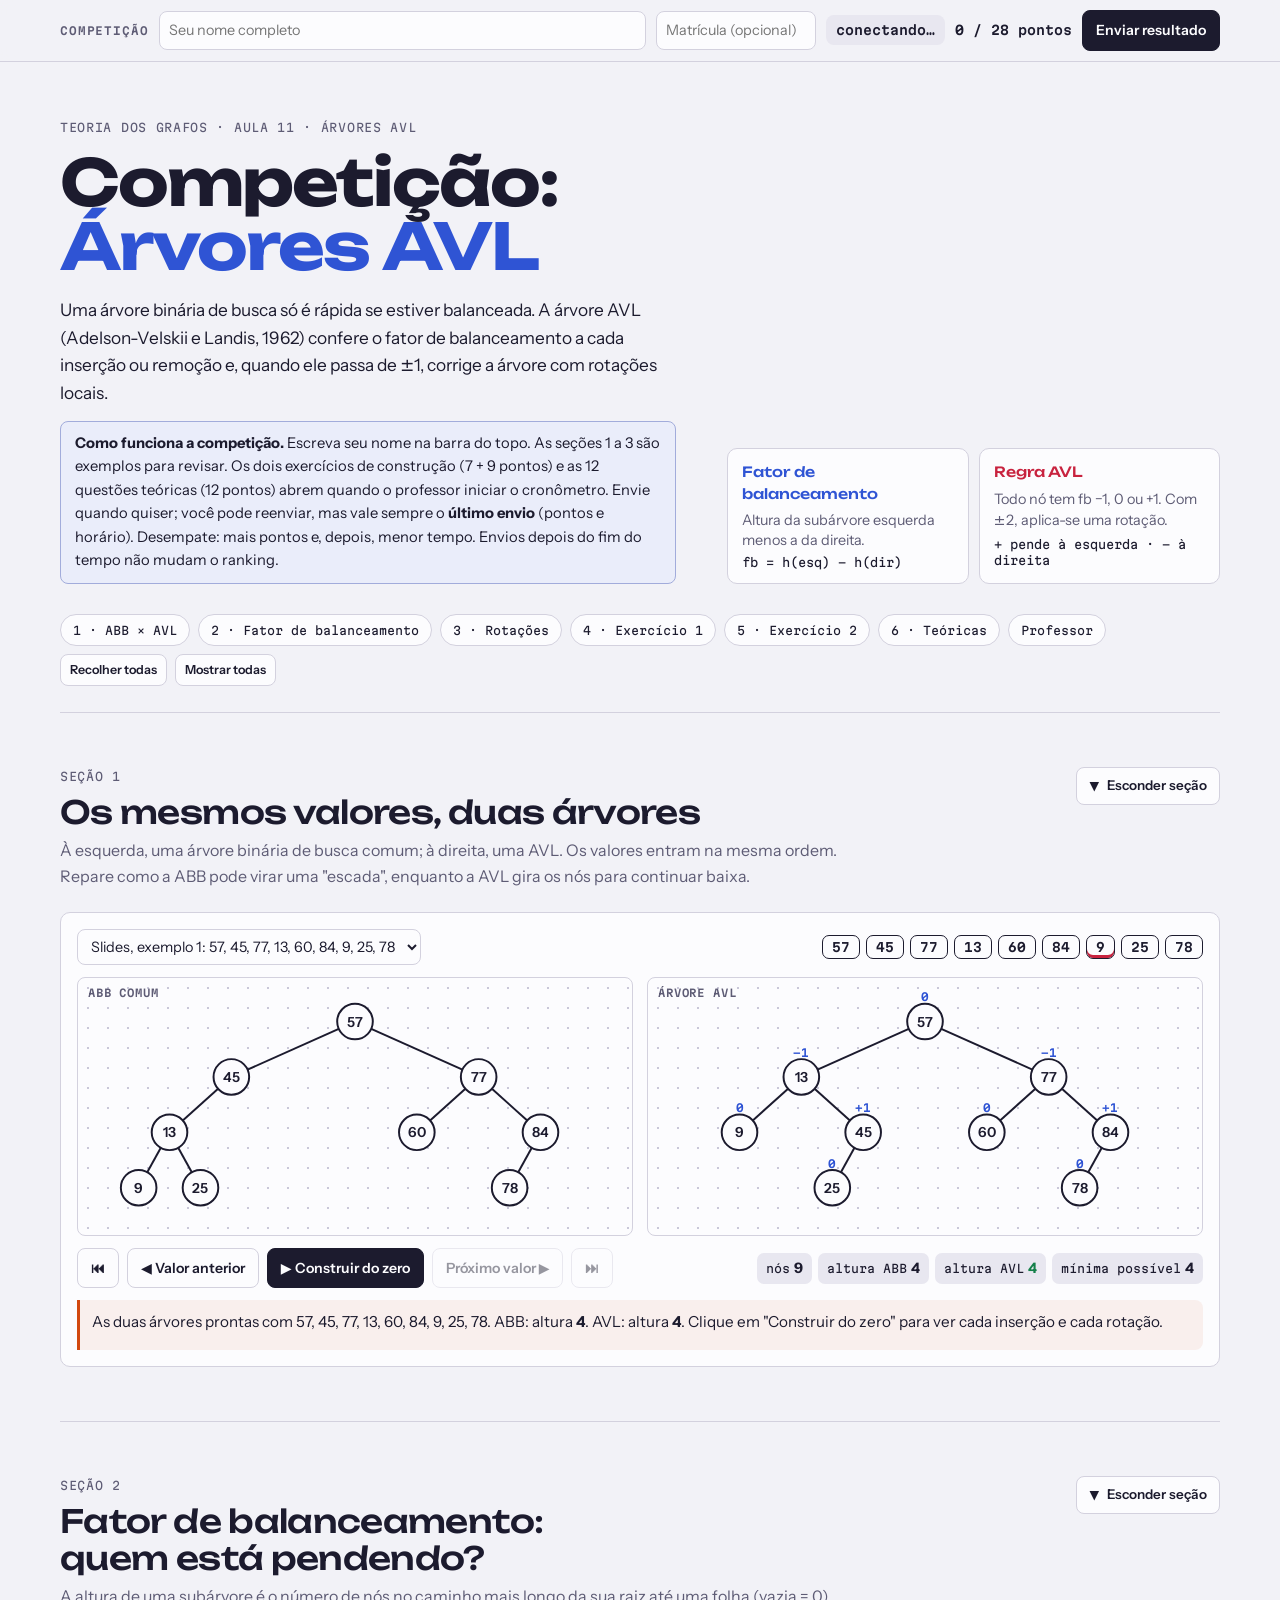
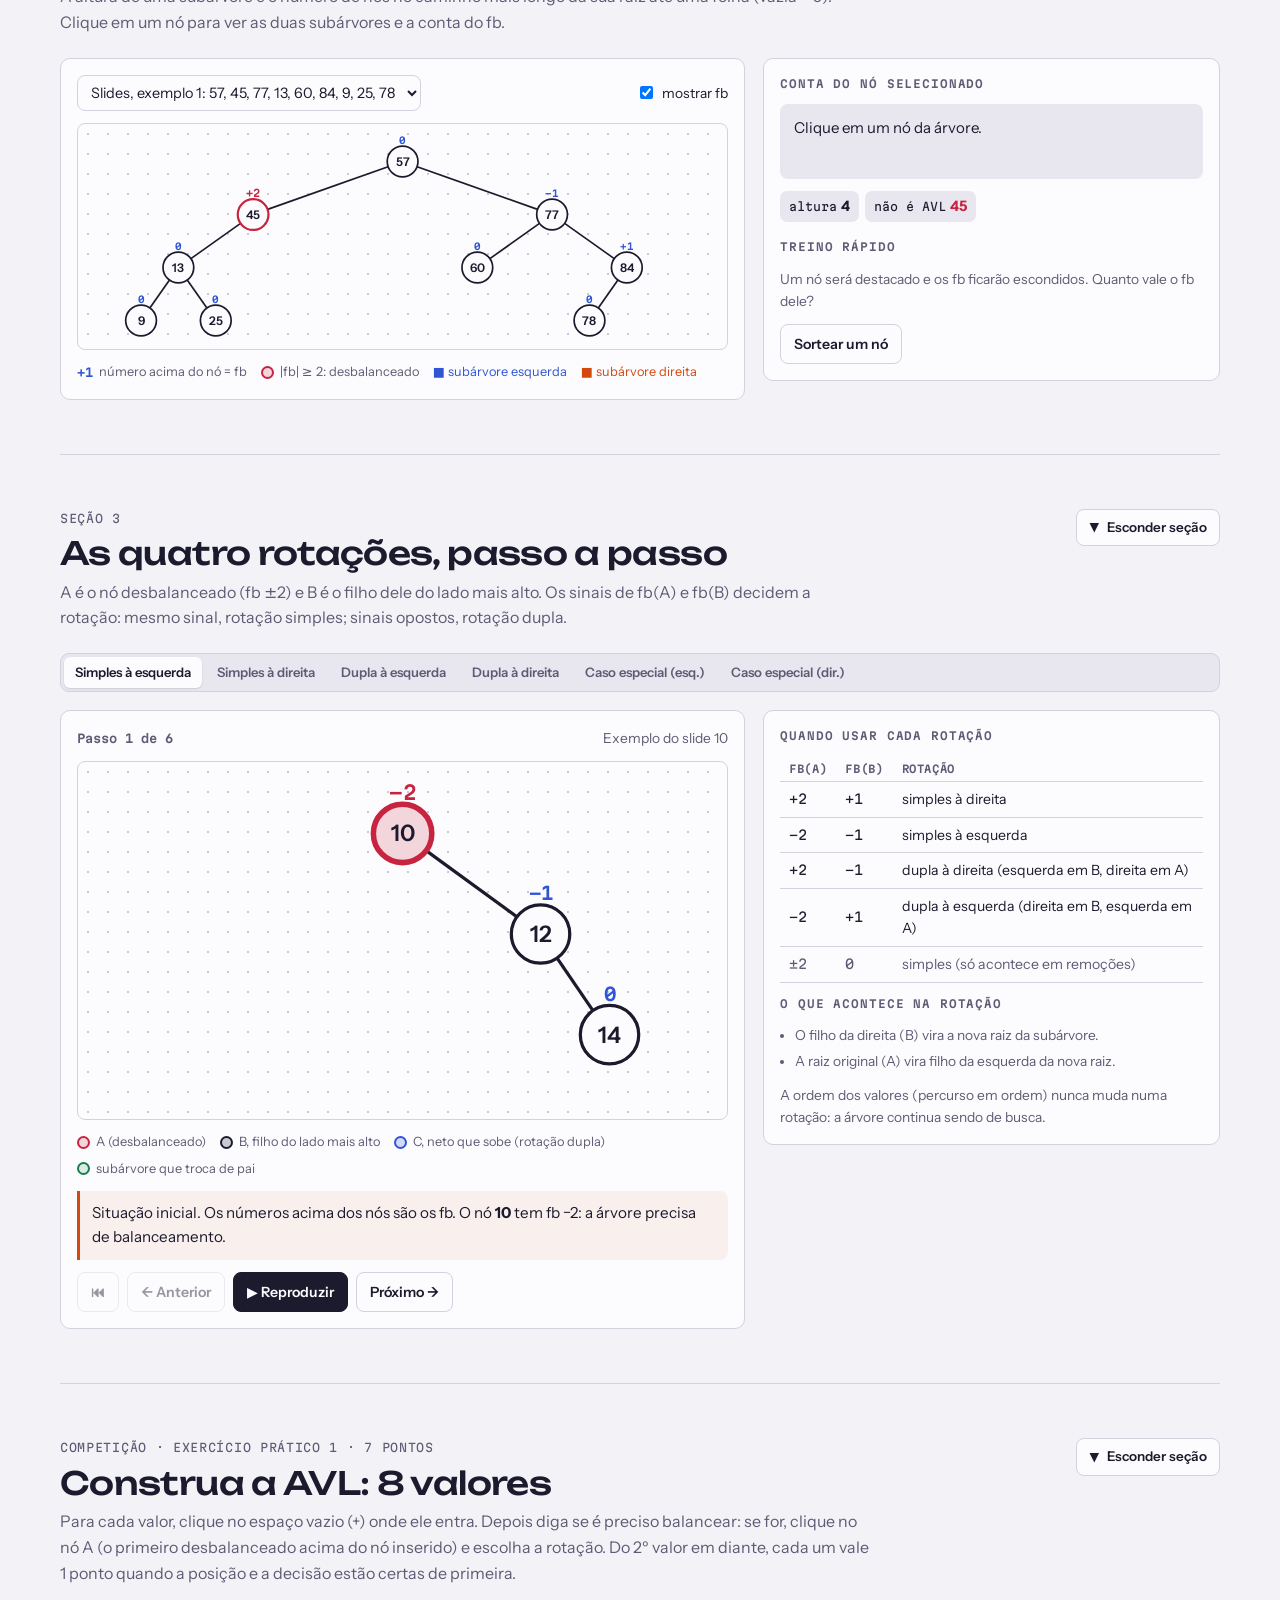
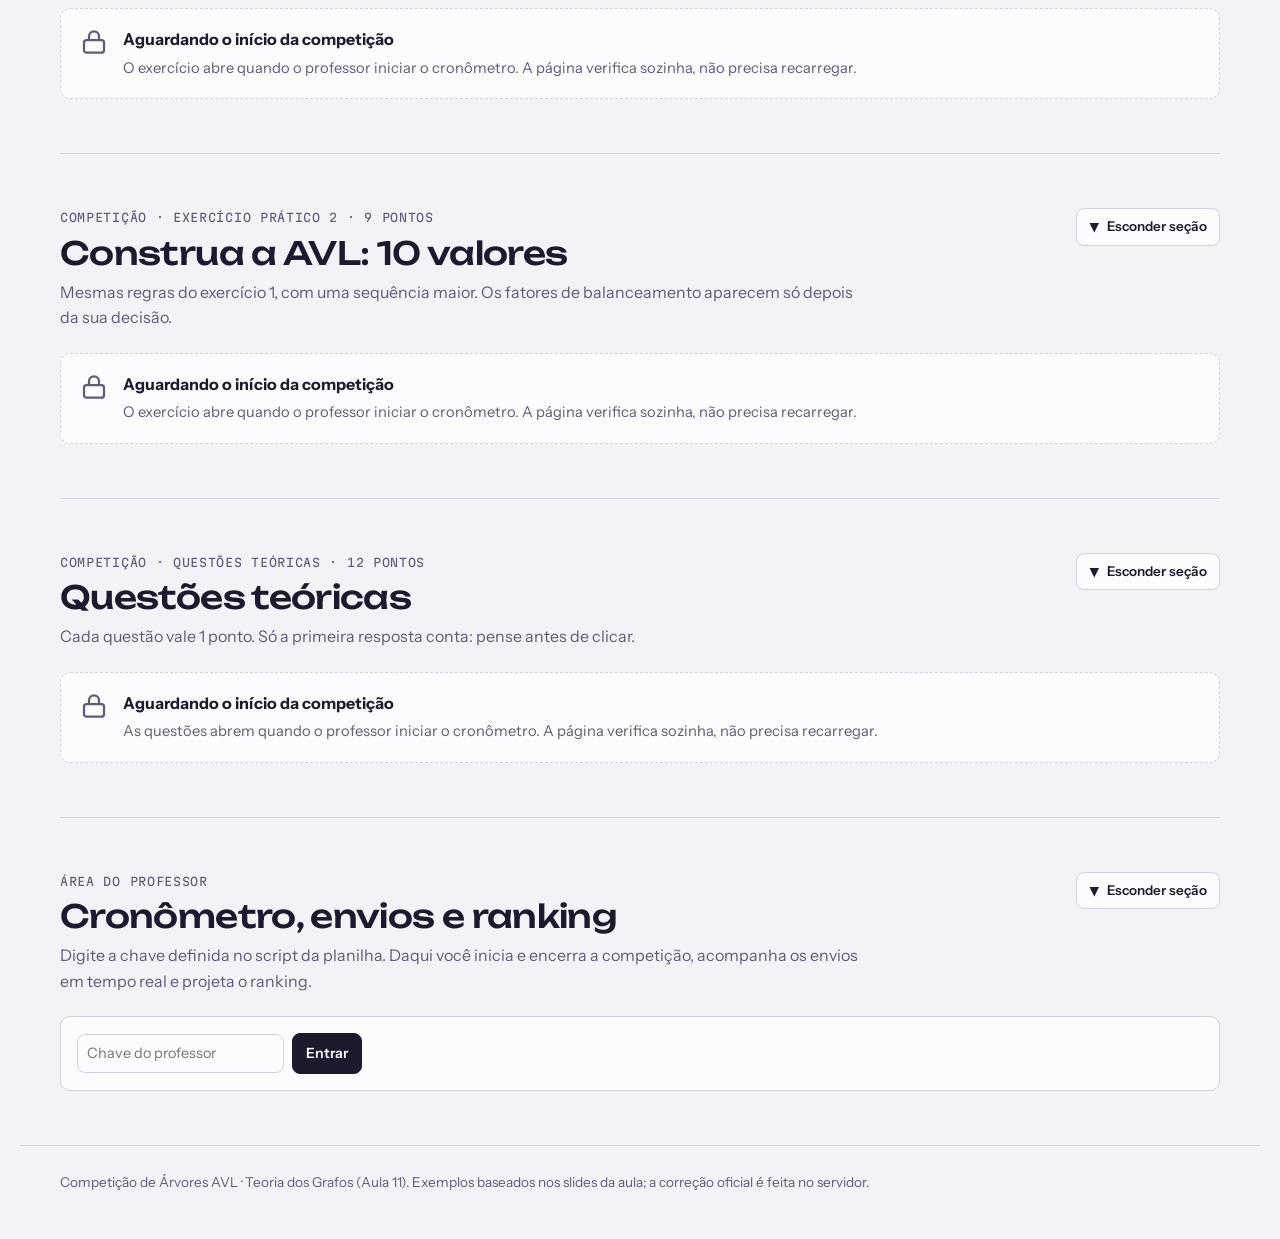
==== aula-08/index.html @ f3b09f38 "feat: adding page for aula 08" ====
<!doctype html>
<html lang="pt-BR">
  <head>
    <meta charset="utf-8" />
    <meta name="viewport" content="width=device-width,initial-scale=1" />
    <title>Competição AVL</title>
    <link rel="preconnect" href="https://fonts.googleapis.com" />
    <link rel="preconnect" href="https://fonts.gstatic.com" crossorigin />
    <link
      rel="stylesheet"
      href="https://fonts.googleapis.com/css2?family=Unbounded:wght@500;700&family=Instrument+Sans:wght@400;500;600;700&family=Martian+Mono:wght@400;600&display=swap"
    />
    <style>
      /* Mesmo papel pontilhado do "Laboratório de Árvores" (mesma disciplina). Números acima dos nós são fatores de balanceamento; seções recolhíveis. */
      :root {
        --bg: #f2f2f7;
        --surface: #fcfcfe;
        --sunk: #e8e7f0;
        --ink: #1c1b2e;
        --muted: #5e5c75;
        --line: #d3d1de;
        --dot: #c9c7d8;
        --vtx: #2f54d4;
        --edge: #d2480f;
        --out: #15804a;
        --in: #c8233f;
        --f-display: "Unbounded", "Arial Black", system-ui, sans-serif;
        --f-body:
          "Instrument Sans", system-ui, -apple-system, "Segoe UI", Roboto,
          sans-serif;
        --f-mono:
          "Martian Mono", ui-monospace, "SFMono-Regular", Menlo, Consolas,
          monospace;
        --r: 10px;
      }
      @media (prefers-color-scheme: dark) {
        :root:not([data-theme="light"]) {
          --bg: #121220;
          --surface: #1a1a2b;
          --sunk: #0e0e19;
          --ink: #e7e6f2;
          --muted: #9c9ab4;
          --line: #2e2d45;
          --dot: #34334d;
          --vtx: #7c98ff;
          --edge: #ff8a4c;
          --out: #4fd08c;
          --in: #ff6b85;
          color-scheme: dark;
        }
      }
      :root[data-theme="dark"] {
        --bg: #121220;
        --surface: #1a1a2b;
        --sunk: #0e0e19;
        --ink: #e7e6f2;
        --muted: #9c9ab4;
        --line: #2e2d45;
        --dot: #34334d;
        --vtx: #7c98ff;
        --edge: #ff8a4c;
        --out: #4fd08c;
        --in: #ff6b85;
        color-scheme: dark;
      }
      * {
        box-sizing: border-box;
      }
      [hidden] {
        display: none !important;
      }
      body {
        background: var(--bg);
        color: var(--ink);
        font: 16px/1.6 var(--f-body);
        -webkit-font-smoothing: antialiased;
      }
      .wrap {
        max-width: 1240px;
        margin-inline: auto;
        padding-inline: clamp(16px, 4vw, 40px);
      }
      h1,
      h2,
      h3,
      h4 {
        margin: 0;
        text-wrap: balance;
      }
      p {
        margin: 0;
      }
      .kv {
        color: var(--vtx);
        font-weight: 600;
      }
      .ke {
        color: var(--edge);
        font-weight: 600;
      }
      .ko {
        color: var(--out);
        font-weight: 600;
      }
      .ki {
        color: var(--in);
        font-weight: 600;
      }
      code {
        font-family: var(--f-mono);
        font-size: 0.84em;
      }
      :focus-visible {
        outline: 2px solid var(--vtx);
        outline-offset: 2px;
      }

      /* cabeçalho */
      .hero {
        display: grid;
        grid-template-columns: minmax(0, 1.25fr) minmax(0, 1fr);
        gap: clamp(20px, 4vw, 56px);
        padding-block: clamp(28px, 5vw, 56px) 20px;
        align-items: end;
      }
      .eyebrow {
        font-family: var(--f-mono);
        font-size: 0.72rem;
        letter-spacing: 0.06em;
        text-transform: uppercase;
        color: var(--muted);
        margin-bottom: 14px;
      }
      h1 {
        font-family: var(--f-display);
        font-weight: 700;
        font-size: clamp(2.1rem, 5.4vw, 4rem);
        line-height: 1;
        letter-spacing: -0.03em;
      }
      h1 .v {
        color: var(--vtx);
      }
      .lead {
        font-size: 1.08rem;
        max-width: 56ch;
        margin-top: 18px;
      }
      .hero-pair {
        display: grid;
        grid-template-columns: 1fr 1fr;
        gap: 10px;
      }
      .hero-pair div {
        background: var(--surface);
        border: 1px solid var(--line);
        border-radius: var(--r);
        padding: 12px 14px;
        display: grid;
        gap: 4px;
      }
      .hero-pair b {
        font-family: var(--f-display);
        font-size: 0.88rem;
        font-weight: 500;
      }
      .hero-pair span {
        font-size: 0.9rem;
        color: var(--muted);
        line-height: 1.4;
      }
      .hero-pair .dim {
        font-family: var(--f-mono);
        font-size: 0.74rem;
        color: var(--ink);
      }
      nav.toc {
        display: flex;
        flex-wrap: wrap;
        gap: 8px;
        padding-block: 10px 26px;
        align-items: center;
      }
      nav.toc a {
        font-family: var(--f-mono);
        font-size: 0.72rem;
        color: var(--ink);
        text-decoration: none;
        padding: 6px 12px;
        border: 1px solid var(--line);
        border-radius: 999px;
        background: var(--surface);
      }
      nav.toc a:hover {
        border-color: var(--ink);
      }
      nav.toc .sp {
        flex: 1;
      }

      /* seções recolhíveis */
      section {
        padding-block: clamp(30px, 5vw, 54px);
        border-top: 1px solid var(--line);
      }
      .sec-top {
        display: flex;
        gap: 16px;
        align-items: flex-start;
        justify-content: space-between;
        flex-wrap: wrap;
      }
      .sec-head {
        display: grid;
        gap: 8px;
        max-width: 74ch;
      }
      .sec-head .num {
        font-family: var(--f-mono);
        font-size: 0.72rem;
        color: var(--muted);
        letter-spacing: 0.06em;
      }
      h2 {
        font-family: var(--f-display);
        font-weight: 500;
        font-size: clamp(1.35rem, 2.8vw, 2rem);
        line-height: 1.15;
        letter-spacing: -0.02em;
      }
      .sec-head p {
        color: var(--muted);
      }
      .collapse {
        display: inline-flex;
        align-items: center;
        gap: 8px;
        font-size: 0.84rem;
        font-weight: 600;
        padding: 7px 12px;
        border-radius: 8px;
        border: 1px solid var(--line);
        background: var(--surface);
        color: var(--ink);
        cursor: pointer;
        white-space: nowrap;
      }
      .collapse:hover {
        border-color: var(--ink);
      }
      .collapse .chev {
        display: inline-block;
        transition: transform 0.25s;
        font-size: 0.78rem;
      }
      section.closed .collapse .chev {
        transform: rotate(-90deg);
      }
      section.closed {
        padding-block: 18px;
      }
      section.closed .sec-head p {
        display: none;
      }
      .sec-body {
        margin-top: 22px;
        display: grid;
        gap: 18px;
      }
      section.closed .sec-body {
        display: none;
      }
      h3.sub {
        font-family: var(--f-display);
        font-weight: 500;
        font-size: 1.08rem;
        margin-top: 10px;
      }
      p.subp {
        color: var(--muted);
        font-size: 0.95rem;
        max-width: 74ch;
        margin-top: -10px;
      }

      .card {
        background: var(--surface);
        border: 1px solid var(--line);
        border-radius: var(--r);
        padding: 16px;
        display: flex;
        flex-direction: column;
        gap: 12px;
        min-width: 0;
      }
      .card h4 {
        font: 500 0.98rem var(--f-display);
      }
      .lbl {
        font-family: var(--f-mono);
        font-size: 0.68rem;
        font-weight: 600;
        letter-spacing: 0.08em;
        text-transform: uppercase;
        color: var(--muted);
      }
      .hint {
        font-size: 0.86rem;
        color: var(--muted);
      }
      .row {
        display: flex;
        flex-wrap: wrap;
        gap: 8px;
        align-items: center;
      }
      .row.spread {
        justify-content: space-between;
      }

      /* controles */
      button {
        font: inherit;
        color: inherit;
      }
      .btn {
        display: inline-flex;
        align-items: center;
        justify-content: center;
        gap: 8px;
        font-weight: 600;
        font-size: 0.88rem;
        padding: 8px 13px;
        border-radius: 8px;
        border: 1px solid var(--line);
        background: var(--surface);
        color: var(--ink);
        cursor: pointer;
        transition:
          border-color 0.15s,
          background 0.15s,
          transform 0.1s;
      }
      .btn:hover {
        border-color: var(--ink);
      }
      .btn:active {
        transform: translateY(1px);
      }
      .btn[disabled] {
        opacity: 0.45;
        cursor: not-allowed;
      }
      .btn-primary {
        background: var(--ink);
        color: var(--surface);
        border-color: var(--ink);
      }
      .btn-primary:hover {
        background: var(--vtx);
        border-color: var(--vtx);
      }
      .btn.sm {
        font-size: 0.78rem;
        padding: 5px 9px;
      }
      .btn.danger:hover {
        border-color: var(--in);
        color: var(--in);
      }
      .seg {
        display: inline-flex;
        flex-wrap: wrap;
        gap: 4px;
        padding: 3px;
        border: 1px solid var(--line);
        border-radius: 9px;
        background: var(--sunk);
      }
      .seg button {
        font-size: 0.82rem;
        font-weight: 600;
        padding: 5px 11px;
        border: 0;
        border-radius: 6px;
        background: transparent;
        cursor: pointer;
        color: var(--muted);
      }
      .seg button[aria-pressed="true"] {
        background: var(--surface);
        color: var(--ink);
        box-shadow: 0 1px 2px rgb(0 0 0 / 0.12);
      }
      select,
      input[type="text"],
      input[type="number"],
      input[type="password"] {
        font: inherit;
        font-size: 0.9rem;
        padding: 7px 9px;
        border-radius: 8px;
        border: 1px solid var(--line);
        background: var(--surface);
        color: var(--ink);
        min-width: 0;
      }
      input[type="number"] {
        width: 92px;
        font-family: var(--f-mono);
      }
      label.chk {
        display: inline-flex;
        gap: 6px;
        align-items: center;
        font-size: 0.86rem;
      }

      /* árvore */
      .canvas {
        position: relative;
        border-radius: 8px;
        border: 1px solid var(--line);
        background-color: var(--surface);
        background-image: radial-gradient(var(--dot) 1px, transparent 1.2px);
        background-size: 20px 20px;
        overflow: hidden;
      }
      .canvas svg {
        display: block;
        width: 100%;
        height: auto;
        user-select: none;
        -webkit-user-select: none;
        touch-action: manipulation;
      }
      .canvas .tag {
        position: absolute;
        left: 10px;
        top: 8px;
        font: 600 0.66rem var(--f-mono);
        letter-spacing: 0.08em;
        text-transform: uppercase;
        color: var(--muted);
      }
      .te {
        stroke: var(--ink);
        stroke-width: 2;
        transition:
          stroke 0.2s,
          opacity 0.4s;
      }
      .te.gone {
        opacity: 0;
      }
      .tn {
        cursor: pointer;
        transition: opacity 0.4s;
      }
      .tn.gone {
        opacity: 0;
        pointer-events: none;
      }
      .tn circle {
        fill: var(--surface);
        stroke: var(--ink);
        stroke-width: 2;
        transition:
          fill 0.25s,
          stroke 0.25s,
          stroke-width 0.25s;
      }
      .tn text {
        font: 600 14px var(--f-body);
        fill: var(--ink);
        text-anchor: middle;
        dominant-baseline: central;
        pointer-events: none;
        transition: fill 0.25s;
      }
      .tn .tbadge {
        font: 600 11px var(--f-mono);
        fill: var(--vtx);
      }
      .tn.unb .tbadge {
        fill: var(--in);
        font-size: 12px;
      }
      .tn.unb circle {
        stroke: var(--in);
        stroke-width: 2.6;
      }
      .tn.pop circle,
      .tn.pop text:not(.tbadge) {
        animation: tpop 0.55s cubic-bezier(0.3, 1.6, 0.5, 1);
        transform-box: fill-box;
        transform-origin: center;
      }
      @keyframes tpop {
        from {
          transform: scale(0.15);
        }
        to {
          transform: scale(1);
        }
      }
      .tn.path circle {
        stroke: var(--edge);
        stroke-width: 3;
      }
      .tn.check circle {
        stroke: var(--vtx);
        stroke-width: 3.2;
        fill: color-mix(in srgb, var(--vtx) 12%, var(--surface));
      }
      .tn.new circle {
        fill: #f2d21b;
        stroke: var(--ink);
      }
      .tn.new text:not(.tbadge) {
        fill: #1c1b2e;
      }
      .tn.bad circle {
        fill: color-mix(in srgb, var(--in) 18%, var(--surface));
        stroke: var(--in);
        stroke-width: 3.4;
      }
      .tn.pivot circle {
        fill: color-mix(in srgb, var(--muted) 32%, var(--surface));
        stroke: var(--ink);
        stroke-width: 2.6;
      }
      .tn.up circle {
        fill: color-mix(in srgb, var(--vtx) 20%, var(--surface));
        stroke: var(--vtx);
        stroke-width: 3;
      }
      .tn.move circle {
        stroke: var(--out);
        stroke-width: 3.2;
        fill: color-mix(in srgb, var(--out) 14%, var(--surface));
      }
      .tn.move text:not(.tbadge) {
        fill: var(--out);
      }
      .tn.del circle {
        fill: var(--in);
        stroke: var(--in);
      }
      .tn.del text:not(.tbadge) {
        fill: #fff;
      }
      .tn.succ circle {
        fill: var(--out);
        stroke: var(--out);
      }
      .tn.succ text:not(.tbadge) {
        fill: #fff;
      }
      .tn.ok circle {
        stroke: var(--out);
        stroke-width: 3;
      }
      .tn.subL circle {
        fill: color-mix(in srgb, var(--vtx) 16%, var(--surface));
        stroke: var(--vtx);
      }
      .tn.subR circle {
        fill: color-mix(in srgb, var(--edge) 16%, var(--surface));
        stroke: var(--edge);
      }
      .tn.sel circle {
        stroke: var(--ink);
        stroke-width: 3.6;
      }
      .tn.mark circle {
        stroke: var(--in);
        stroke-width: 3.2;
        stroke-dasharray: 5 3;
      }
      .tn.dim {
        opacity: 0.35;
      }
      .probe {
        fill: none;
        stroke: var(--edge);
        stroke-width: 3;
        transition:
          transform 0.3s cubic-bezier(0.4, 0, 0.2, 1),
          opacity 0.2s;
        pointer-events: none;
      }
      .tnote {
        font: 600 12px var(--f-mono);
        fill: var(--edge);
        pointer-events: none;
      }
      .tnote-bg {
        fill: var(--surface);
        opacity: 0.92;
        pointer-events: none;
      }
      .rotarrow {
        fill: none;
        stroke: var(--edge);
        stroke-width: 3;
        stroke-linecap: round;
        pointer-events: none;
        animation: rfade 0.5s both;
      }
      .rothead {
        fill: var(--edge);
        pointer-events: none;
        animation: rfade 0.5s both;
      }
      @keyframes rfade {
        from {
          opacity: 0;
        }
      }

      /* legendas e textos */
      .legend {
        display: flex;
        flex-wrap: wrap;
        gap: 6px 14px;
        font-size: 0.8rem;
        color: var(--muted);
      }
      .legend span {
        display: inline-flex;
        align-items: center;
        gap: 6px;
      }
      .legend i {
        width: 13px;
        height: 13px;
        border-radius: 50%;
        border: 2px solid var(--ink);
        display: inline-block;
        background: var(--surface);
      }
      .legend i.bad {
        border-color: var(--in);
        background: color-mix(in srgb, var(--in) 18%, var(--surface));
      }
      .legend i.pivot {
        background: color-mix(in srgb, var(--muted) 32%, var(--surface));
      }
      .legend i.up {
        border-color: var(--vtx);
        background: color-mix(in srgb, var(--vtx) 20%, var(--surface));
      }
      .legend i.move {
        border-color: var(--out);
        background: color-mix(in srgb, var(--out) 14%, var(--surface));
      }
      .legend i.new {
        background: #f2d21b;
      }
      .legend b {
        font: 600 0.74rem var(--f-mono);
        color: var(--vtx);
      }
      .caption {
        min-height: 3.3em;
        font-size: 0.95rem;
        padding: 10px 12px;
        border-left: 3px solid var(--edge);
        background: color-mix(in srgb, var(--edge) 7%, transparent);
        border-radius: 0 8px 8px 0;
      }
      .stats {
        display: flex;
        flex-wrap: wrap;
        gap: 6px;
      }
      .stat {
        font-family: var(--f-mono);
        font-size: 0.72rem;
        padding: 4px 9px;
        border-radius: 7px;
        background: var(--sunk);
      }
      .stat b {
        font-family: var(--f-body);
        font-size: 0.9rem;
        margin-left: 4px;
      }
      .stat.good b {
        color: var(--out);
      }
      .stat.badv b {
        color: var(--in);
      }
      .chips {
        display: flex;
        flex-wrap: wrap;
        gap: 6px;
      }
      .vchip {
        font: 600 0.78rem var(--f-mono);
        padding: 4px 9px;
        border-radius: 7px;
        border: 1px solid var(--line);
        background: var(--surface);
        color: var(--muted);
        transition: all 0.25s;
      }
      .vchip.done {
        color: var(--ink);
        border-color: var(--ink);
      }
      .vchip.cur {
        background: var(--edge);
        border-color: var(--edge);
        color: #fff;
        transform: translateY(-2px);
      }
      .vchip.rot {
        box-shadow: inset 0 -3px 0 var(--in);
      }
      .log {
        list-style: none;
        margin: 0;
        padding: 0;
        display: grid;
        gap: 4px;
        max-height: 260px;
        overflow: auto;
        font-size: 0.86rem;
      }
      .log li {
        padding: 5px 9px;
        border-radius: 7px;
        background: var(--sunk);
      }
      .log li b {
        font-family: var(--f-mono);
        font-size: 0.78rem;
      }
      .log li.rot {
        background: color-mix(in srgb, var(--in) 10%, var(--sunk));
      }

      /* tabela de regras */
      .rules {
        width: 100%;
        border-collapse: collapse;
        font-size: 0.88rem;
      }
      .rules th,
      .rules td {
        padding: 6px 9px;
        border-bottom: 1px solid var(--line);
        text-align: left;
      }
      .rules th {
        font: 600 0.66rem var(--f-mono);
        letter-spacing: 0.06em;
        text-transform: uppercase;
        color: var(--muted);
      }
      .rules td:first-child,
      .rules td:nth-child(2) {
        font-family: var(--f-mono);
        font-size: 0.82rem;
        white-space: nowrap;
      }
      .rules tr.on td {
        background: color-mix(in srgb, var(--edge) 16%, transparent);
        font-weight: 600;
      }
      .rules tr.extra td {
        color: var(--muted);
      }
      .rules tr.extra.on td {
        color: var(--ink);
      }

      /* layouts */
      .duo {
        display: grid;
        grid-template-columns: minmax(0, 1fr) minmax(0, 1fr);
        gap: 14px;
      }
      .two {
        display: grid;
        grid-template-columns: minmax(0, 1.5fr) minmax(0, 1fr);
        gap: 18px;
        align-items: start;
      }
      .pstrip {
        display: flex;
        flex-wrap: wrap;
        gap: 6px;
        align-items: center;
      }
      .pstrip .btn {
        min-width: 40px;
        padding: 7px 10px;
      }
      .pstrip .pc-count {
        font: 600 0.72rem var(--f-mono);
        color: var(--muted);
        margin-left: 4px;
      }
      .pctrl {
        display: flex;
        flex-wrap: wrap;
        gap: 8px;
        align-items: center;
        justify-content: space-between;
      }
      .pcount {
        font: 600 0.74rem var(--f-mono);
        color: var(--muted);
      }
      .info {
        font-size: 0.94rem;
        padding: 12px 14px;
        border-radius: 8px;
        background: var(--sunk);
        min-height: 5em;
      }
      .info .big {
        font: 600 1.1rem var(--f-mono);
      }

      /* exercícios */
      .fb {
        font-size: 0.92rem;
        padding: 9px 12px;
        border-radius: 8px;
        background: var(--sunk);
        min-height: 2.6em;
      }
      .fb.ok {
        background: color-mix(in srgb, var(--out) 13%, transparent);
      }
      .fb.ok b {
        color: var(--out);
      }
      .fb.bad {
        background: color-mix(in srgb, var(--in) 11%, transparent);
      }
      .fb.bad b {
        color: var(--in);
      }
      .choices {
        display: flex;
        flex-wrap: wrap;
        gap: 6px;
      }
      .choices button {
        font-size: 0.86rem;
        font-weight: 600;
        padding: 7px 11px;
        border-radius: 8px;
        border: 1px solid var(--line);
        background: var(--surface);
        cursor: pointer;
      }
      .choices button:hover:not([disabled]) {
        border-color: var(--ink);
      }
      .choices button[disabled] {
        cursor: default;
      }
      .choices button.sel {
        border-color: var(--ink);
        background: var(--sunk);
      }
      .choices button.right {
        border-color: var(--out);
        background: color-mix(in srgb, var(--out) 14%, transparent);
        color: var(--out);
      }
      .choices button.wrong {
        border-color: var(--in);
        background: color-mix(in srgb, var(--in) 12%, transparent);
        color: var(--in);
      }
      .score {
        font: 600 0.84rem var(--f-mono);
      }
      .dcards {
        display: grid;
        grid-template-columns: repeat(auto-fit, minmax(min(100%, 340px), 1fr));
        gap: 14px;
      }
      .dcards .seqs {
        font: 600 0.8rem var(--f-mono);
        color: var(--muted);
      }
      .ans {
        display: grid;
        gap: 8px;
      }
      .ans ol {
        margin: 0;
        padding-left: 1.2em;
        font-size: 0.86rem;
        display: grid;
        gap: 2px;
      }
      .quiz-top {
        display: flex;
        flex-wrap: wrap;
        gap: 12px;
        align-items: center;
        justify-content: space-between;
      }
      .qscore {
        font: 600 0.92rem var(--f-mono);
      }
      .qbar {
        flex: 1;
        min-width: 160px;
        max-width: 360px;
        height: 6px;
        border-radius: 3px;
        background: var(--sunk);
        overflow: hidden;
      }
      .qbar i {
        display: block;
        height: 100%;
        width: 0;
        background: var(--out);
        transition: width 0.4s;
      }
      .quiz {
        display: grid;
        grid-template-columns: repeat(auto-fit, minmax(min(100%, 360px), 1fr));
        gap: 14px;
      }
      .q h4 {
        font: 600 1rem/1.45 var(--f-body);
      }
      .q .qn {
        font-family: var(--f-mono);
        font-size: 0.68rem;
        color: var(--muted);
      }
      .opts {
        display: grid;
        gap: 6px;
      }
      .opts button {
        text-align: left;
        font-size: 0.92rem;
        padding: 8px 12px;
        border-radius: 8px;
        border: 1px solid var(--line);
        background: var(--surface);
        cursor: pointer;
        line-height: 1.4;
      }
      .opts button:hover:not([disabled]) {
        border-color: var(--ink);
      }
      .opts button[disabled] {
        cursor: default;
      }
      .opts button.right {
        border-color: var(--out);
        background: color-mix(in srgb, var(--out) 13%, transparent);
      }
      .opts button.wrong {
        border-color: var(--in);
        background: color-mix(in srgb, var(--in) 11%, transparent);
      }
      .q .why {
        font-size: 0.9rem;
        border-left: 3px solid var(--out);
        padding-left: 10px;
      }
      .q .why.miss {
        border-left-color: var(--in);
      }
      .open textarea {
        font: inherit;
        font-size: 0.92rem;
        width: 100%;
        min-height: 90px;
        padding: 9px 11px;
        border-radius: 8px;
        border: 1px solid var(--line);
        background: var(--surface);
        color: var(--ink);
        resize: vertical;
      }
      .model {
        font-size: 0.92rem;
        border-left: 3px solid var(--vtx);
        padding: 4px 0 4px 12px;
      }
      footer {
        border-top: 1px solid var(--line);
        padding-block: 26px 46px;
        color: var(--muted);
        font-size: 0.85rem;
      }

      /* ---------- competição ---------- */
      .idbar {
        position: sticky;
        top: 0;
        z-index: 40;
        background: color-mix(in srgb, var(--bg) 90%, transparent);
        backdrop-filter: blur(8px);
        -webkit-backdrop-filter: blur(8px);
        border-bottom: 1px solid var(--line);
      }
      .idbar .wrap {
        display: flex;
        flex-wrap: wrap;
        gap: 8px 10px;
        align-items: center;
        padding-block: 10px;
      }
      .idbar #who {
        flex: 1 1 200px;
      }
      .idbar #mat {
        flex: 0 1 160px;
      }
      .clock {
        font: 600 0.8rem var(--f-mono);
        padding: 7px 10px;
        border-radius: 8px;
        background: var(--sunk);
        white-space: nowrap;
      }
      .clock.on {
        background: color-mix(in srgb, var(--out) 16%, transparent);
        color: var(--out);
      }
      .clock.warn {
        background: color-mix(in srgb, var(--edge) 18%, transparent);
        color: var(--edge);
      }
      .clock.end {
        background: color-mix(in srgb, var(--in) 14%, transparent);
        color: var(--in);
      }
      .ptsb {
        font: 600 0.8rem var(--f-mono);
        white-space: nowrap;
      }
      .need {
        border-color: var(--in) !important;
        box-shadow: 0 0 0 2px color-mix(in srgb, var(--in) 25%, transparent);
      }
      .send-panel {
        display: flex;
        flex-wrap: wrap;
        gap: 10px;
        align-items: center;
        justify-content: space-between;
        padding: 10px 14px;
        margin-bottom: 10px;
        border-radius: 8px;
        background: var(--surface);
        border: 1px solid var(--line);
        font-size: 0.92rem;
      }
      .send-panel.ok {
        background: color-mix(in srgb, var(--out) 12%, var(--surface));
        border-color: var(--out);
      }
      .send-panel.bad {
        background: color-mix(in srgb, var(--in) 10%, var(--surface));
        border-color: var(--in);
      }
      .ptinfo {
        font-size: 0.92rem;
        padding: 10px 14px;
        border-radius: 8px;
        background: color-mix(in srgb, var(--vtx) 9%, var(--surface));
        border: 1px solid color-mix(in srgb, var(--vtx) 30%, var(--line));
      }
      .locked {
        display: flex;
        gap: 14px;
        align-items: flex-start;
        padding: 18px;
        border: 1.5px dashed var(--line);
        border-radius: var(--r);
        background: var(--surface);
      }
      .locked svg {
        width: 30px;
        height: 30px;
        flex: none;
        color: var(--muted);
      }
      .locked p {
        color: var(--muted);
        font-size: 0.92rem;
        margin-top: 4px;
      }
      .slot {
        cursor: pointer;
      }
      .slot circle {
        fill: transparent;
        stroke: var(--muted);
        stroke-dasharray: 4 4;
        stroke-width: 1.6;
      }
      .slot:hover circle {
        stroke: var(--vtx);
        fill: color-mix(in srgb, var(--vtx) 12%, transparent);
      }
      .slot line {
        stroke: var(--line);
        stroke-dasharray: 3 4;
        stroke-width: 1.6;
        pointer-events: none;
      }
      .slot text {
        font: 600 16px var(--f-body);
        fill: var(--muted);
        text-anchor: middle;
        dominant-baseline: central;
        pointer-events: none;
      }
      .slot.bad circle {
        stroke: var(--in);
        fill: color-mix(in srgb, var(--in) 14%, transparent);
        animation: shake 0.4s;
      }
      @keyframes shake {
        20%,
        60% {
          transform: translateX(-4px);
        }
        40%,
        80% {
          transform: translateX(4px);
        }
      }
      .slot.bad {
        transform-box: fill-box;
      }
      .expts {
        font: 600 0.84rem var(--f-mono);
      }
      .hint-a {
        font-size: 0.84rem;
        color: var(--muted);
      }
      /* professor */
      .rk-bar {
        display: flex;
        flex-wrap: wrap;
        gap: 8px;
        align-items: center;
      }
      .rk-status {
        font-size: 0.86rem;
        color: var(--muted);
      }
      .state-chip {
        font: 600 0.74rem var(--f-mono);
        letter-spacing: 0.06em;
        text-transform: uppercase;
        padding: 5px 10px;
        border-radius: 999px;
        background: var(--sunk);
      }
      .state-chip.on {
        background: color-mix(in srgb, var(--out) 18%, transparent);
        color: var(--out);
      }
      .state-chip.end {
        background: color-mix(in srgb, var(--in) 15%, transparent);
        color: var(--in);
      }
      .bigclock {
        font: 700 clamp(1.8rem, 4vw, 2.6rem) var(--f-mono);
        letter-spacing: -0.02em;
      }
      .rk-grid {
        display: grid;
        grid-template-columns: minmax(0, 1.6fr) minmax(0, 1fr);
        gap: 18px;
        align-items: start;
      }
      .rk-table {
        width: 100%;
        border-collapse: collapse;
        font-size: 0.9rem;
      }
      .rk-table th,
      .rk-table td {
        padding: 7px 9px;
        border-bottom: 1px solid var(--line);
        text-align: left;
      }
      .rk-table th {
        font: 600 0.64rem var(--f-mono);
        letter-spacing: 0.06em;
        text-transform: uppercase;
        color: var(--muted);
      }
      .rk-table td.n {
        font-family: var(--f-mono);
        font-size: 0.84rem;
        text-align: right;
        white-space: nowrap;
      }
      .rk-table tr.flash td {
        animation: flash 2.4s;
      }
      @keyframes flash {
        0% {
          background: color-mix(in srgb, var(--edge) 30%, transparent);
        }
        100% {
          background: transparent;
        }
      }
      .medal {
        display: inline-flex;
        width: 24px;
        height: 24px;
        border-radius: 50%;
        align-items: center;
        justify-content: center;
        font: 700 0.76rem var(--f-mono);
        background: var(--sunk);
      }
      .medal.g1 {
        background: #f2c94c;
        color: #3a2c00;
      }
      .medal.g2 {
        background: #c9ced6;
        color: #222;
      }
      .medal.g3 {
        background: #d99a5b;
        color: #2a1600;
      }
      .feed {
        list-style: none;
        margin: 0;
        padding: 0;
        display: grid;
        gap: 5px;
        max-height: 420px;
        overflow: auto;
      }
      .feed li {
        display: flex;
        gap: 8px;
        justify-content: space-between;
        align-items: center;
        padding: 6px 9px;
        border-radius: 7px;
        background: var(--sunk);
        font-size: 0.86rem;
      }
      .feed li.new {
        animation: flash 2.4s;
      }
      .feed .t {
        font: 600 0.72rem var(--f-mono);
        color: var(--muted);
      }
      .tag-ok,
      .tag-late {
        font: 600 0.66rem var(--f-mono);
        padding: 2px 7px;
        border-radius: 999px;
        white-space: nowrap;
      }
      .tag-ok {
        background: color-mix(in srgb, var(--out) 16%, transparent);
        color: var(--out);
      }
      .tag-late {
        background: color-mix(in srgb, var(--in) 14%, transparent);
        color: var(--in);
      }
      .setup ol {
        margin: 0;
        padding-left: 1.2em;
        display: grid;
        gap: 4px;
        font-size: 0.92rem;
      }
      /* telão */
      .telao {
        position: fixed;
        inset: 0;
        z-index: 100;
        background: var(--bg);
        overflow: auto;
        padding: clamp(16px, 3vw, 40px);
      }
      .telao-top {
        display: flex;
        flex-wrap: wrap;
        gap: 16px;
        align-items: center;
        justify-content: space-between;
        margin-bottom: 18px;
      }
      .telao h2 {
        font-size: clamp(1.4rem, 3vw, 2.4rem);
      }
      .telao .bigclock {
        font-size: clamp(2.4rem, 7vw, 5rem);
      }
      .tl-list {
        list-style: none;
        margin: 0;
        padding: 0;
        display: grid;
        gap: 8px;
        position: relative;
      }
      .tl-list li {
        display: grid;
        grid-template-columns: 56px minmax(0, 1fr) auto auto;
        gap: 16px;
        align-items: center;
        padding: 12px 18px;
        border-radius: 12px;
        background: var(--surface);
        border: 1px solid var(--line);
        font-size: clamp(1rem, 2vw, 1.4rem);
        will-change: transform;
      }
      .tl-list li .nm {
        font-weight: 700;
        overflow: hidden;
        text-overflow: ellipsis;
        white-space: nowrap;
      }
      .tl-list li .sc {
        font: 700 1.05em var(--f-mono);
      }
      .tl-list li .tm {
        font: 600 0.8em var(--f-mono);
        color: var(--muted);
      }
      .tl-list li.up {
        box-shadow: 0 0 0 3px var(--out);
      }
      .tl-list .medal {
        width: 40px;
        height: 40px;
        font-size: 1rem;
      }
      .tl-ticker {
        margin-top: 16px;
        font-size: 1rem;
        color: var(--muted);
        min-height: 1.6em;
      }
      @media (max-width: 980px) {
        .rk-grid {
          grid-template-columns: minmax(0, 1fr);
        }
      }
      @media (max-width: 720px) {
        .idbar {
          position: static;
        }
      }

      @media (max-width: 980px) {
        .two {
          grid-template-columns: minmax(0, 1fr);
        }
      }
      @media (max-width: 720px) {
        .hero,
        .duo {
          grid-template-columns: minmax(0, 1fr);
        }
      }
      @media (max-width: 460px) {
        .hero-pair {
          grid-template-columns: 1fr;
        }
      }
      @media (prefers-reduced-motion: reduce) {
        * {
          transition: none !important;
          animation: none !important;
        }
      }
    </style>
  </head>
  <body style="margin: 0">
    <div class="idbar" id="idbar">
      <div class="wrap">
        <span class="lbl">Competição</span>
        <input
          id="who"
          type="text"
          placeholder="Seu nome completo"
          autocomplete="name"
          aria-label="Seu nome completo"
          maxlength="80"
        />
        <input
          id="mat"
          type="text"
          placeholder="Matrícula (opcional)"
          aria-label="Matrícula"
          maxlength="30"
        />
        <span class="clock" id="clock">conectando…</span>
        <span class="ptsb" id="pts">0 / 28 pontos</span>
        <button class="btn btn-primary" id="send" type="button">
          Enviar resultado
        </button>
      </div>
      <div class="wrap send-panel" id="sendp" hidden aria-live="polite"></div>
    </div>
    <header class="wrap hero">
      <div>
        <div class="eyebrow">Teoria dos Grafos · Aula 11 · Árvores AVL</div>
        <h1>Competição: <span class="v">Árvores AVL</span></h1>
        <p class="lead">
          Uma árvore binária de busca só é rápida se estiver balanceada. A
          árvore AVL (Adelson-Velskii e Landis, 1962) confere o fator de
          balanceamento a cada inserção ou remoção e, quando ele passa de ±1,
          corrige a árvore com rotações locais.
        </p>
        <p class="ptinfo" style="margin-top: 14px">
          <b>Como funciona a competição.</b> Escreva seu nome na barra do topo.
          As seções 1 a 3 são exemplos para revisar. Os dois exercícios de
          construção (7 + 9 pontos) e as 12 questões teóricas (12 pontos) abrem
          quando o professor iniciar o cronômetro. Envie quando quiser; você
          pode reenviar, mas vale sempre o <b>último envio</b> (pontos e
          horário). Desempate: mais pontos e, depois, menor tempo. Envios depois
          do fim do tempo não mudam o ranking.
        </p>
      </div>
      <div class="hero-pair">
        <div>
          <b class="kv">Fator de balanceamento</b
          ><span>Altura da subárvore esquerda menos a da direita.</span
          ><span class="dim">fb = h(esq) − h(dir)</span>
        </div>
        <div>
          <b class="ki">Regra AVL</b
          ><span
            >Todo nó tem fb −1, 0 ou +1. Com ±2, aplica-se uma rotação.</span
          ><span class="dim">+ pende à esquerda · − à direita</span>
        </div>
      </div>
    </header>
    <div class="wrap">
      <nav class="toc" aria-label="Seções">
        <a href="#demo">1 · ABB × AVL</a>
        <a href="#fator">2 · Fator de balanceamento</a>
        <a href="#rotacoes">3 · Rotações</a>
        <a href="#p1">4 · Exercício 1</a>
        <a href="#p2">5 · Exercício 2</a>
        <a href="#teoricos">6 · Teóricas</a>
        <a href="#prof">Professor</a>
        <span class="sp"></span>
        <button class="btn sm" id="all-close" type="button">
          Recolher todas
        </button>
        <button class="btn sm" id="all-open" type="button">
          Mostrar todas
        </button>
      </nav>
    </div>

    <main class="wrap">
      <!-- ============ 1. DEMONSTRAÇÃO ============ -->
      <section id="demo" data-sec>
        <div class="sec-top">
          <div class="sec-head">
            <span class="num">SEÇÃO 1</span>
            <h2>Os mesmos valores, duas árvores</h2>
            <p>
              À esquerda, uma árvore binária de busca comum; à direita, uma AVL.
              Os valores entram na mesma ordem. Repare como a ABB pode virar uma
              "escada", enquanto a AVL gira os nós para continuar baixa.
            </p>
          </div>
          <button class="collapse" type="button" aria-expanded="true">
            <span class="chev">▼</span><span class="ct">Esconder seção</span>
          </button>
        </div>
        <div class="sec-body">
          <div class="card">
            <div class="row spread">
              <select id="d-seq" aria-label="Sequência de valores">
                <option value="ex1">
                  Slides, exemplo 1: 57, 45, 77, 13, 60, 84, 9, 25, 78
                </option>
                <option value="ex2">
                  Slides, exemplo 2: 57, 45, 13, 9, 25, 60
                </option>
                <option value="slides">
                  Slides, outro exemplo: 1, 2, 3, 10, 4, 5, 9, 7, 8
                </option>
                <option value="asc">Ordem crescente: 1 a 12</option>
                <option value="desc">Ordem decrescente: 12 a 1</option>
                <option value="rnd">Sequência aleatória</option>
              </select>
              <div class="chips" id="d-chips"></div>
            </div>
            <div class="duo">
              <div class="canvas">
                <span class="tag">ABB comum</span
                ><svg
                  id="d-bst"
                  viewBox="0 0 560 300"
                  aria-label="Árvore binária de busca comum"
                ></svg>
              </div>
              <div class="canvas">
                <span class="tag">Árvore AVL</span
                ><svg
                  id="d-avl"
                  viewBox="0 0 560 300"
                  aria-label="Árvore AVL"
                ></svg>
              </div>
            </div>
            <div class="row spread">
              <div class="row">
                <button
                  class="btn"
                  id="d-first"
                  type="button"
                  title="Árvores vazias"
                  aria-label="Voltar ao início"
                >
                  ⏮
                </button>
                <button class="btn" id="d-back" type="button">
                  ◀ Valor anterior
                </button>
                <button class="btn btn-primary" id="d-build" type="button">
                  ▶ Construir do zero
                </button>
                <button class="btn" id="d-step" type="button">
                  Próximo valor ▶
                </button>
                <button
                  class="btn"
                  id="d-full"
                  type="button"
                  title="Árvores completas"
                  aria-label="Ir ao final"
                >
                  ⏭
                </button>
              </div>
              <div class="stats" id="d-stats"></div>
            </div>
            <div class="caption" id="d-cap" aria-live="polite"></div>
          </div>
        </div>
      </section>

      <!-- ============ 2. FATOR DE BALANCEAMENTO ============ -->
      <section id="fator" data-sec>
        <div class="sec-top">
          <div class="sec-head">
            <span class="num">SEÇÃO 2</span>
            <h2>Fator de balanceamento: quem está pendendo?</h2>
            <p>
              A altura de uma subárvore é o número de nós no caminho mais longo
              da sua raiz até uma folha (vazia = 0). Clique em um nó para ver as
              duas subárvores e a conta do fb.
            </p>
          </div>
          <button class="collapse" type="button" aria-expanded="true">
            <span class="chev">▼</span><span class="ct">Esconder seção</span>
          </button>
        </div>
        <div class="sec-body">
          <div class="two">
            <div class="card">
              <div class="row spread">
                <select id="f-tree" aria-label="Árvore">
                  <option value="ex1">
                    Slides, exemplo 1: 57, 45, 77, 13, 60, 84, 9, 25, 78
                  </option>
                  <option value="ex2">
                    Slides, exemplo 2: 57, 45, 13, 9, 25, 60
                  </option>
                  <option value="avl">AVL do exemplo de inserção</option>
                  <option value="rnd">ABB aleatória</option>
                </select>
                <label class="chk"
                  ><input type="checkbox" id="f-show" checked /> mostrar
                  fb</label
                >
              </div>
              <div class="canvas">
                <svg
                  id="f-svg"
                  viewBox="0 0 760 300"
                  aria-label="Árvore com fatores de balanceamento"
                ></svg>
              </div>
              <div class="legend">
                <span><b>+1</b> número acima do nó = fb</span
                ><span><i class="bad"></i>|fb| ≥ 2: desbalanceado</span
                ><span style="color: var(--vtx)">■ subárvore esquerda</span
                ><span style="color: var(--edge)">■ subárvore direita</span>
              </div>
            </div>
            <div class="card">
              <span class="lbl">Conta do nó selecionado</span>
              <div class="info" id="f-info">Clique em um nó da árvore.</div>
              <div class="stats" id="f-verdict"></div>
              <span class="lbl" style="margin-top: 4px">Treino rápido</span>
              <p class="hint">
                Um nó será destacado e os fb ficarão escondidos. Quanto vale o
                fb dele?
              </p>
              <div class="row">
                <button class="btn" id="f-train" type="button">
                  Sortear um nó</button
                ><span class="score" id="f-score"></span>
              </div>
              <div class="choices" id="f-opts" hidden></div>
              <div class="fb" id="f-fb" hidden></div>
            </div>
          </div>
        </div>
      </section>

      <!-- ============ 3. ROTAÇÕES ============ -->
      <section id="rotacoes" data-sec>
        <div class="sec-top">
          <div class="sec-head">
            <span class="num">SEÇÃO 3</span>
            <h2>As quatro rotações, passo a passo</h2>
            <p>
              A é o nó desbalanceado (fb ±2) e B é o filho dele do lado mais
              alto. Os sinais de fb(A) e fb(B) decidem a rotação: mesmo sinal,
              rotação simples; sinais opostos, rotação dupla.
            </p>
          </div>
          <button class="collapse" type="button" aria-expanded="true">
            <span class="chev">▼</span><span class="ct">Esconder seção</span>
          </button>
        </div>
        <div class="sec-body">
          <div class="seg" id="r-case" role="group" aria-label="Caso">
            <button type="button" data-k="rse">Simples à esquerda</button>
            <button type="button" data-k="rsd">Simples à direita</button>
            <button type="button" data-k="rde">Dupla à esquerda</button>
            <button type="button" data-k="rdd">Dupla à direita</button>
            <button type="button" data-k="ese">Caso especial (esq.)</button>
            <button type="button" data-k="esd">Caso especial (dir.)</button>
          </div>
          <div class="two">
            <div class="card">
              <div class="row spread">
                <span class="pcount" id="r-count"></span
                ><span class="hint" id="r-src"></span>
              </div>
              <div class="canvas">
                <svg
                  id="r-svg"
                  viewBox="0 0 400 220"
                  aria-label="Rotação animada"
                ></svg>
              </div>
              <div class="legend">
                <span><i class="bad"></i>A (desbalanceado)</span
                ><span><i class="pivot"></i>B, filho do lado mais alto</span
                ><span><i class="up"></i>C, neto que sobe (rotação dupla)</span
                ><span><i class="move"></i>subárvore que troca de pai</span>
              </div>
              <div class="caption" id="r-cap" aria-live="polite"></div>
              <div class="pctrl">
                <div class="row">
                  <button
                    class="btn"
                    id="r-first"
                    type="button"
                    aria-label="Primeiro passo"
                  >
                    ⏮
                  </button>
                  <button class="btn" id="r-prev" type="button">
                    ← Anterior
                  </button>
                  <button class="btn btn-primary" id="r-play" type="button">
                    ▶ Reproduzir
                  </button>
                  <button class="btn" id="r-next" type="button">
                    Próximo →
                  </button>
                </div>
              </div>
            </div>
            <div class="card">
              <span class="lbl">Quando usar cada rotação</span>
              <table class="rules" id="r-rules">
                <thead>
                  <tr>
                    <th>fb(A)</th>
                    <th>fb(B)</th>
                    <th>Rotação</th>
                  </tr>
                </thead>
                <tbody>
                  <tr data-r="p2p1">
                    <td>+2</td>
                    <td>+1</td>
                    <td>simples à direita</td>
                  </tr>
                  <tr data-r="m2m1">
                    <td>−2</td>
                    <td>−1</td>
                    <td>simples à esquerda</td>
                  </tr>
                  <tr data-r="p2m1">
                    <td>+2</td>
                    <td>−1</td>
                    <td>dupla à direita (esquerda em B, direita em A)</td>
                  </tr>
                  <tr data-r="m2p1">
                    <td>−2</td>
                    <td>+1</td>
                    <td>dupla à esquerda (direita em B, esquerda em A)</td>
                  </tr>
                  <tr data-r="z" class="extra">
                    <td>±2</td>
                    <td>0</td>
                    <td>simples (só acontece em remoções)</td>
                  </tr>
                </tbody>
              </table>
              <span class="lbl">O que acontece na rotação</span>
              <ul
                class="hint"
                id="r-howto"
                style="margin: 0; padding-left: 1.1em; display: grid; gap: 4px"
              ></ul>
              <p class="hint">
                A ordem dos valores (percurso em ordem) nunca muda numa rotação:
                a árvore continua sendo de busca.
              </p>
            </div>
          </div>
        </div>
      </section>

      <!-- ============ 4 e 5. EXERCÍCIOS PRÁTICOS (VALEM PONTOS) ============ -->
      <section id="p1" data-sec>
        <div class="sec-top">
          <div class="sec-head">
            <span class="num">COMPETIÇÃO · EXERCÍCIO PRÁTICO 1 · 7 PONTOS</span>
            <h2>Construa a AVL: 8 valores</h2>
            <p>
              Para cada valor, clique no espaço vazio (+) onde ele entra. Depois
              diga se é preciso balancear: se for, clique no nó A (o primeiro
              desbalanceado acima do nó inserido) e escolha a rotação. Do 2º
              valor em diante, cada um vale 1 ponto quando a posição e a decisão
              estão certas de primeira.
            </p>
          </div>
          <button class="collapse" type="button" aria-expanded="true">
            <span class="chev">▼</span><span class="ct">Esconder seção</span>
          </button>
        </div>
        <div class="sec-body" data-ex="p1"></div>
      </section>
      <section id="p2" data-sec>
        <div class="sec-top">
          <div class="sec-head">
            <span class="num">COMPETIÇÃO · EXERCÍCIO PRÁTICO 2 · 9 PONTOS</span>
            <h2>Construa a AVL: 10 valores</h2>
            <p>
              Mesmas regras do exercício 1, com uma sequência maior. Os fatores
              de balanceamento aparecem só depois da sua decisão.
            </p>
          </div>
          <button class="collapse" type="button" aria-expanded="true">
            <span class="chev">▼</span><span class="ct">Esconder seção</span>
          </button>
        </div>
        <div class="sec-body" data-ex="p2"></div>
      </section>

      <!-- ============ 6. TEÓRICOS (VALEM PONTOS) ============ -->
      <section id="teoricos" data-sec>
        <div class="sec-top">
          <div class="sec-head">
            <span class="num">COMPETIÇÃO · QUESTÕES TEÓRICAS · 12 PONTOS</span>
            <h2>Questões teóricas</h2>
            <p>
              Cada questão vale 1 ponto. Só a primeira resposta conta: pense
              antes de clicar.
            </p>
          </div>
          <button class="collapse" type="button" aria-expanded="true">
            <span class="chev">▼</span><span class="ct">Esconder seção</span>
          </button>
        </div>
        <div class="sec-body">
          <div class="locked" data-lock>
            <svg
              viewBox="0 0 24 24"
              fill="none"
              stroke="currentColor"
              stroke-width="1.8"
              aria-hidden="true"
            >
              <rect x="4" y="10.5" width="16" height="10" rx="2" />
              <path d="M8 10.5V7.5a4 4 0 0 1 8 0v3" />
            </svg>
            <div>
              <b>Aguardando o início da competição</b>
              <p>
                As questões abrem quando o professor iniciar o cronômetro. A
                página verifica sozinha, não precisa recarregar.
              </p>
            </div>
          </div>
          <div data-gated hidden>
            <div class="quiz-top">
              <span class="qscore" id="q-score"></span>
              <div class="qbar"><i id="q-bar"></i></div>
            </div>
            <div class="quiz" id="quiz"></div>
          </div>
        </div>
      </section>

      <!-- ============ 7. PROFESSOR ============ -->
      <section id="prof" data-sec>
        <div class="sec-top">
          <div class="sec-head">
            <span class="num">ÁREA DO PROFESSOR</span>
            <h2>Cronômetro, envios e ranking</h2>
            <p>
              Digite a chave definida no script da planilha. Daqui você inicia e
              encerra a competição, acompanha os envios em tempo real e projeta
              o ranking.
            </p>
          </div>
          <button class="collapse" type="button" aria-expanded="true">
            <span class="chev">▼</span><span class="ct">Esconder seção</span>
          </button>
        </div>
        <div class="sec-body">
          <div class="card" id="pf-card">
            <form class="rk-bar" id="pf-form">
              <input
                type="password"
                id="pf-key"
                placeholder="Chave do professor"
                autocomplete="current-password"
                aria-label="Chave do professor"
              />
              <button class="btn btn-primary" type="submit">Entrar</button>
              <span class="rk-status" id="pf-status" aria-live="polite"></span>
            </form>
            <div id="pf-panel" hidden>
              <div
                class="rk-bar"
                style="justify-content: space-between; margin-top: 6px"
              >
                <div class="row">
                  <span class="state-chip" id="pf-state">—</span
                  ><span class="bigclock" id="pf-clock">--:--</span>
                </div>
                <div class="row">
                  <label class="chk"
                    ><input type="checkbox" id="pf-auto" checked /> atualizar a
                    cada 5 s</label
                  >
                  <button class="btn" type="button" id="pf-refresh">
                    Atualizar agora
                  </button>
                  <button class="btn btn-primary" type="button" id="pf-telao">
                    Abrir telão
                  </button>
                </div>
              </div>
              <div class="rk-bar" style="margin-top: 12px">
                <span id="pf-start-g" class="row"
                  ><label for="pf-min" class="hint">Duração</label
                  ><input
                    type="number"
                    id="pf-min"
                    min="1"
                    max="600"
                    value="30"
                    style="width: 80px"
                  />
                  <span class="hint">min</span
                  ><button class="btn btn-primary" type="button" id="pf-start">
                    Iniciar competição
                  </button></span
                >
                <span id="pf-run-g" class="row"
                  ><button class="btn" type="button" id="pf-plus">+5 min</button
                  ><button class="btn danger" type="button" id="pf-stop">
                    Encerrar agora
                  </button></span
                >
                <span style="flex: 1"></span>
                <button class="btn danger" type="button" id="pf-new">
                  Nova competição
                </button>
              </div>
              <div class="send-panel" id="pf-confirm" hidden></div>
              <div class="rk-grid" style="margin-top: 14px">
                <div class="card">
                  <div class="row spread">
                    <h4>Ranking</h4>
                    <span class="hint" id="pf-count"></span>
                  </div>
                  <div id="pf-rank"></div>
                  <div id="pf-late"></div>
                </div>
                <div class="card">
                  <h4>Envios em tempo real</h4>
                  <ul class="feed" id="pf-feed"></ul>
                </div>
              </div>
            </div>
          </div>
          <div class="card setup" id="pf-setup" hidden>
            <h4>Configuração pendente</h4>
            <p style="font-size: 0.94rem">
              Esta cópia da página ainda não está ligada a uma planilha: os
              exercícios abrem em modo de teste e os envios ficam desativados.
              Para ligar:
            </p>
            <ol>
              <li>
                Crie uma Planilha Google nova e abra
                <b>Extensões → Apps Script</b>.
              </li>
              <li>
                Apague o conteúdo do editor, cole o arquivo
                <code>Codigo.gs</code> e troque <code>CHAVE_PROFESSOR</code> por
                uma senha sua. Salve.
              </li>
              <li>
                <b>Implantar → Nova implantação</b>, tipo <b>App da Web</b>,
                executar como <b>Eu</b>, acesso <b>Qualquer pessoa</b>. Autorize
                e copie a URL que termina em <code>/exec</code>.
              </li>
              <li>
                Abra este arquivo HTML num editor de texto e cole a URL em
                <code>SCRIPT_URL</code>, no começo do script. Ajuste
                <code>TURMA</code> se quiser.
              </li>
              <li>
                Publique o arquivo (GitHub Pages, AVA ou outro site) e passe o
                link aos alunos.
              </li>
            </ol>
          </div>
        </div>
      </section>
    </main>
    <div class="telao" id="telao" hidden>
      <div class="telao-top">
        <div>
          <span class="lbl">Competição · Árvores AVL</span>
          <h2>Ranking ao vivo</h2>
        </div>
        <div class="row">
          <span class="state-chip" id="tl-state">—</span
          ><span class="bigclock" id="tl-clock">--:--</span>
        </div>
        <button class="btn" type="button" id="tl-close">
          Fechar telão (Esc)
        </button>
      </div>
      <ol class="tl-list" id="tl-list"></ol>
      <div class="tl-ticker" id="tl-ticker"></div>
    </div>

    <footer class="wrap">
      Competição de Árvores AVL · Teoria dos Grafos (Aula 11). Exemplos baseados
      nos slides da aula; a correção oficial é feita no servidor.
    </footer>

    <script>
      (() => {
        "use strict";
        const $ = (s, r = document) => r.querySelector(s);
        const $$ = (s, r = document) => [...r.querySelectorAll(s)];
        const NS = "http://www.w3.org/2000/svg";
        const reduce = matchMedia("(prefers-reduced-motion: reduce)").matches;
        const mkEl = (tag, attrs = {}) => {
          const e = document.createElementNS(NS, tag);
          for (const [k, v] of Object.entries(attrs)) e.setAttribute(k, v);
          return e;
        };
        const ease = (k) =>
          k < 0.5 ? 4 * k * k * k : 1 - Math.pow(-2 * k + 2, 3) / 2;
        const shuffle = (a) => {
          for (let i = a.length - 1; i > 0; i--) {
            const j = Math.floor(Math.random() * (i + 1));
            [a[i], a[j]] = [a[j], a[i]];
          }
          return a;
        };
        const sg = (f) => (f > 0 ? "+" + f : f < 0 ? "−" + -f : "0");

        /* ================= Desenho animado de árvores ================= */
        class TreeView {
          constructor(svg, o = {}) {
            this.svg = svg;
            this.W = o.W || 760;
            this.H = o.H || 300;
            this.R = o.R || 18;
            this.nodes = new Map();
            this.anim = false;
            this.gE = mkEl("g");
            this.gN = mkEl("g");
            this.gX = mkEl("g");
            svg.append(this.gE, this.gN, this.gX);
            this.probeEl = mkEl("circle", { r: this.R + 6, class: "probe" });
            this.probeEl.style.opacity = 0;
            this.gX.appendChild(this.probeEl);
            this.arrowG = mkEl("g");
            this.gX.appendChild(this.arrowG);
            this.noteBg = mkEl("rect", {
              class: "tnote-bg",
              rx: 4,
              height: 18,
            });
            this.noteEl = mkEl("text", { class: "tnote" });
            this.noteBg.style.display = "none";
            this.gX.append(this.noteBg, this.noteEl);
            if (o.onNode)
              svg.addEventListener("click", (ev) => {
                const g = ev.target.closest(".tn");
                if (g) o.onNode(g.dataset.id, +g.dataset.v);
              });
          }
          setView(W, H) {
            this.W = W;
            this.H = H;
            this.svg.setAttribute("viewBox", `0 0 ${W} ${H}`);
          }
          update(list, o = {}) {
            const now = performance.now(),
              dur = reduce ? 0 : (o.dur ?? 650),
              seen = new Set();
            for (const it of list) {
              seen.add(it.id);
              let n = this.nodes.get(it.id);
              if (!n) {
                const g = mkEl("g", { class: "tn" });
                g.dataset.id = it.id;
                const c = mkEl("circle", { r: this.R }),
                  t = mkEl("text"),
                  b = mkEl("text", { class: "tbadge", y: -this.R - 7 });
                g.append(c, t, b);
                this.gN.appendChild(g);
                const e = mkEl("line", { class: "te" });
                this.gE.appendChild(e);
                n = { id: it.id, g, t, b, e, x: it.x, y: it.y };
                if (o.pop !== false) {
                  g.classList.add("pop");
                  setTimeout(() => g.classList.remove("pop"), 700);
                }
                this.nodes.set(it.id, n);
              }
              n.g.dataset.v = it.label;
              n.t.textContent = it.label;
              n.parent = it.parent || null;
              n.fx = n.x;
              n.fy = n.y;
              n.tx = it.x;
              n.ty = it.y;
              n.t0 = now;
              n.dur = dur;
            }
            for (const [id, n] of this.nodes)
              if (!seen.has(id)) {
                n.g.classList.add("gone");
                n.e.classList.add("gone");
                this.nodes.delete(id);
                setTimeout(() => {
                  n.g.remove();
                  n.e.remove();
                }, 450);
              }
            if (o.W || o.H) this.setView(o.W || this.W, o.H || this.H);
            if (!this.anim) {
              this.anim = true;
              requestAnimationFrame((t) => this.frame(t));
            }
          }
          frame(t) {
            let moving = false;
            for (const n of this.nodes.values()) {
              const k = n.dur
                  ? Math.max(0, Math.min(1, (t - n.t0) / n.dur))
                  : 1,
                e = ease(k);
              n.x = n.fx + (n.tx - n.fx) * e;
              n.y = n.fy + (n.ty - n.fy) * e;
              if (k < 1) moving = true;
              n.g.setAttribute(
                "transform",
                `translate(${n.x.toFixed(1)},${n.y.toFixed(1)})`,
              );
            }
            for (const n of this.nodes.values()) {
              const p = n.parent && this.nodes.get(n.parent);
              if (!p) {
                n.e.setAttribute("visibility", "hidden");
                continue;
              }
              n.e.removeAttribute("visibility");
              const dx = n.x - p.x,
                dy = n.y - p.y,
                L = Math.hypot(dx, dy) || 1,
                R = this.R;
              n.e.setAttribute("x1", (p.x + (dx / L) * R).toFixed(1));
              n.e.setAttribute("y1", (p.y + (dy / L) * R).toFixed(1));
              n.e.setAttribute("x2", (n.x - (dx / L) * R).toFixed(1));
              n.e.setAttribute("y2", (n.y - (dy / L) * R).toFixed(1));
            }
            if (moving) requestAnimationFrame((tt) => this.frame(tt));
            else this.anim = false;
          }
          cls(id, c) {
            const n = this.nodes.get(id);
            if (n) n.g.setAttribute("class", "tn" + (c ? " " + c : ""));
          }
          badge(id, txt) {
            const n = this.nodes.get(id);
            if (n) n.b.textContent = txt == null ? "" : txt;
          }
          clear() {
            for (const n of this.nodes.values()) {
              this.cls(n.id, "");
              n.b.textContent = "";
            }
            this.probe(null);
            this.note(null);
            this.arrow(null);
          }
          pos(id) {
            const n = this.nodes.get(id);
            return n ? { x: n.tx, y: n.ty } : null;
          }
          probe(id) {
            const p = id && this.pos(id);
            if (!p) {
              this.probeEl.style.opacity = 0;
              return;
            }
            this.probeEl.style.opacity = 1;
            this.probeEl.style.transform = `translate(${p.x}px,${p.y}px)`;
          }
          note(id, txt) {
            const p = id && this.pos(id);
            if (!p || !txt) {
              this.noteEl.textContent = "";
              this.noteBg.style.display = "none";
              return;
            }
            this.noteEl.textContent = txt;
            const w = txt.length * 7.4 + 10,
              left = p.x + this.R + 10 + w > this.W;
            const x = left ? p.x - this.R - 10 - w : p.x + this.R + 10,
              y = p.y - this.R - 4;
            this.noteEl.setAttribute("x", x + 5);
            this.noteEl.setAttribute("y", y + 13);
            this.noteBg.setAttribute("x", x);
            this.noteBg.setAttribute("y", y);
            this.noteBg.setAttribute("width", w);
            this.noteBg.style.display = "";
          }
          // seta curva indicando o sentido da rotação, desenhada sob o nó que gira
          arrow(spec) {
            this.arrowG.textContent = "";
            const p = spec && this.pos(spec.id);
            if (!p) return;
            const r = this.R + 16,
              cx = p.x,
              cy = p.y,
              L = spec.dir === "L";
            const a0 = L ? -20 : 200,
              a1 = L ? 200 : -20,
              rad = (d) => (d * Math.PI) / 180;
            const P = (d) => [
              cx + r * Math.cos(rad(d)),
              cy - r * Math.sin(rad(d)),
            ];
            const [x0, y0] = P(a0),
              [x1, y1] = P(a1);
            this.arrowG.appendChild(
              mkEl("path", {
                class: "rotarrow",
                d: `M${x0.toFixed(1)},${y0.toFixed(1)} A${r},${r} 0 1 ${L ? 0 : 1} ${x1.toFixed(1)},${y1.toFixed(1)}`,
              }),
            );
            // direção de percurso no fim do arco (y da tela invertido)
            const tx = L ? -Math.sin(rad(a1)) : Math.sin(rad(a1)),
              ty = L ? -Math.cos(rad(a1)) : Math.cos(rad(a1));
            const hx = x1,
              hy = y1,
              s = 10,
              nx = -ty,
              ny = tx;
            this.arrowG.appendChild(
              mkEl("polygon", {
                class: "rothead",
                points: `${(hx + tx * s).toFixed(1)},${(hy + ty * s).toFixed(1)} ${(hx + nx * s * 0.6).toFixed(1)},${(hy + ny * s * 0.6).toFixed(1)} ${(hx - nx * s * 0.6).toFixed(1)},${(hy - ny * s * 0.6).toFixed(1)}`,
              }),
            );
          }
        }

        /* ================= Árvore binária e AVL ================= */
        let NID = 0;
        const newNode = (v) => ({ id: "n" + ++NID, v, l: null, r: null });
        const h = (n) => (n ? 1 + Math.max(h(n.l), h(n.r)) : 0);
        const fbOf = (n) => h(n.l) - h(n.r);
        const clone = (n) =>
          n ? { id: n.id, v: n.v, l: clone(n.l), r: clone(n.r) } : null;
        const inorder = (n) => (n ? [...inorder(n.l), n, ...inorder(n.r)] : []);
        const count = (n) => (n ? 1 + count(n.l) + count(n.r) : 0);
        const postorder = (n) =>
          n ? [...postorder(n.l), ...postorder(n.r), n] : [];
        const unbalanced = (root) =>
          postorder(root).filter((n) => Math.abs(fbOf(n)) >= 2);
        function find(root, v) {
          let n = root;
          while (n && n.v !== v) n = v < n.v ? n.l : n.r;
          return n;
        }
        function parentOf(root, node) {
          let p = null,
            n = root;
          while (n && n !== node) {
            p = n;
            n = node.v < n.v ? n.l : n.r;
          }
          return n ? p : null;
        }
        function bstFrom(vals) {
          const T = { root: null };
          for (const v of vals) plainInsert(T, v);
          return T;
        }
        function plainInsert(T, v) {
          if (!T.root) {
            T.root = newNode(v);
            return T.root;
          }
          let n = T.root;
          for (;;) {
            if (v === n.v) return null;
            const s = v < n.v ? "l" : "r";
            if (!n[s]) {
              n[s] = newNode(v);
              return n[s];
            }
            n = n[s];
          }
        }
        function replaceChild(T, p, old, nw) {
          if (!p) T.root = nw;
          else if (p.l === old) p.l = nw;
          else p.r = nw;
        }
        function rotL(T, a) {
          const p = parentOf(T.root, a),
            b = a.r;
          a.r = b.l;
          b.l = a;
          replaceChild(T, p, a, b);
          return b;
        }
        function rotR(T, a) {
          const p = parentOf(T.root, a),
            b = a.l;
          a.l = b.r;
          b.r = a;
          replaceChild(T, p, a, b);
          return b;
        }
        function ruleOf(fA, fB) {
          return fA > 0
            ? fB > 0
              ? "p2p1"
              : fB < 0
                ? "p2m1"
                : "z"
            : fB < 0
              ? "m2m1"
              : fB > 0
                ? "m2p1"
                : "z";
        }
        const RNAME = {
          RSE: "rotação simples à esquerda",
          RSD: "rotação simples à direita",
          RDE: "rotação dupla à esquerda",
          RDD: "rotação dupla à direita",
        };
        function typeOf(a) {
          const f = fbOf(a),
            heavyR = f < 0,
            b = heavyR ? a.r : a.l,
            fB = fbOf(b);
          return heavyR ? (fB > 0 ? "RDE" : "RSE") : fB < 0 ? "RDD" : "RSD";
        }

        /* ---------- gravação de quadros (cada passo vira um quadro animável) ---------- */
        class Rec {
          constructor(T) {
            this.T = T;
            this.frames = [];
          }
          snap(o = {}) {
            this.frames.push({ root: clone(this.T.root), ...o });
          }
        }
        // uma rotação simples, com quadro antes (seta e subárvore que troca de pai) e depois
        function rotateRec(
          T,
          R,
          x,
          dir,
          extraCls = {},
          label = "",
          xCls = "bad",
          yCls = "pivot",
        ) {
          const y = dir === "L" ? x.r : x.l,
            mover = dir === "L" ? y.l : y.r;
          const cls = { ...extraCls, [x.id]: xCls, [y.id]: yCls };
          if (mover) cls[mover.id] = "move";
          const side = dir === "L" ? "esquerda" : "direita",
            other = dir === "L" ? "direita" : "esquerda";
          R.snap({
            cls,
            arrow: { id: x.id, dir },
            ms: 1500,
            key: true,
            rule: R.rule,
            cap:
              `${label}<b>Rotação à ${side} em ${x.v}</b>: o filho da ${other}, <b>${y.v}</b>, sobe e ocupa o lugar de ${x.v}; ${x.v} desce para a ${side} de ${y.v}.` +
              (mover
                ? ` O nó <b class="ko">${mover.v}</b> (filho da ${side} de ${y.v}) passa a ser filho da ${other} de ${x.v}.`
                : ""),
          });
          const top = dir === "L" ? rotL(T, x) : rotR(T, x);
          const c2 = {
            ...extraCls,
            [y.id]: yCls,
            [x.id]: xCls === "bad" ? "" : xCls,
          };
          if (mover) c2[mover.id] = "move";
          R.snap({
            cls: c2,
            ms: 1500,
            key: true,
            rule: R.rule,
            cap: `${label}Depois da rotação: <b>${y.v}</b> é a raiz desta subárvore${mover ? `, e <b class="ko">${mover.v}</b> mudou de pai` : ""}.`,
          });
          return top;
        }
        // corrige um nó A com |fb| ≥ 2
        function fixNode(T, R, a) {
          const fA = fbOf(a),
            heavyR = fA < 0,
            b = heavyR ? a.r : a.l,
            fB = fbOf(b),
            type = typeOf(a);
          R.rule = ruleOf(fA, fB);
          const same =
            fB === 0
              ? "Como fb(B) = 0, basta a rotação simples"
              : Math.sign(fA) === Math.sign(fB)
                ? "Mesmo sinal: rotação simples"
                : "Sinais opostos: rotação dupla";
          R.snap({
            cls: { [a.id]: "bad", [b.id]: "pivot" },
            ms: 1700,
            key: true,
            rule: R.rule,
            cap: `<b>A = ${a.v}</b> tem fb ${sg(fA)} (pende para a ${heavyR ? "direita" : "esquerda"}). O filho desse lado é <b>B = ${b.v}</b>, com fb ${sg(fB)}. ${same} → <b>${RNAME[type]}</b>.`,
          });
          let top;
          if (type === "RSE") top = rotateRec(T, R, a, "L");
          else if (type === "RSD") top = rotateRec(T, R, a, "R");
          else if (type === "RDE") {
            rotateRec(
              T,
              R,
              b,
              "R",
              { [a.id]: "bad" },
              "1ª de 2 · ",
              "pivot",
              "up",
            );
            top = rotateRec(
              T,
              R,
              a,
              "L",
              { [b.id]: "pivot" },
              "2ª de 2 · ",
              "bad",
              "up",
            );
          } else {
            rotateRec(
              T,
              R,
              b,
              "L",
              { [a.id]: "bad" },
              "1ª de 2 · ",
              "pivot",
              "up",
            );
            top = rotateRec(
              T,
              R,
              a,
              "R",
              { [b.id]: "pivot" },
              "2ª de 2 · ",
              "bad",
              "up",
            );
          }
          R.snap({
            cls: { [top.id]: "ok" },
            ms: 1300,
            key: true,
            rule: R.rule,
            cap: `Subárvore balanceada: a raiz agora é <b>${top.v}</b>, com fb ${sg(fbOf(top))}.`,
          });
          R.rule = null;
          return { top, type, a: a.v, b: b.v, fA, fB };
        }
        // inserção com quadros
        function insertRec(T, R, v, balance = true) {
          const res = { v, rots: [] };
          let n = T.root;
          const path = [];
          if (!n) {
            T.root = newNode(v);
            R.snap({
              cls: { [T.root.id]: "new" },
              key: true,
              ms: 1000,
              cap: `<b>${v}</b> entra em uma árvore vazia e vira a raiz. Realizar balanceamento? Não.`,
            });
            res.node = T.root;
            return res;
          }
          while (n) {
            if (v === n.v) {
              R.snap({
                probe: n.id,
                cls: { [n.id]: "path" },
                ms: 1100,
                cap: `<b>${v}</b> já está na árvore: nada a inserir.`,
              });
              res.dup = true;
              return res;
            }
            path.push(n);
            const go = v < n.v ? "esq" : "dir";
            R.snap({
              probe: n.id,
              cls: Object.fromEntries(path.map((p) => [p.id, "path"])),
              note: {
                id: n.id,
                txt: `${v} ${v < n.v ? "<" : ">"} ${n.v} → ${go}`,
              },
              ms: 650,
              cap: `Inserindo <b>${v}</b>: ${v} é ${v < n.v ? "menor" : "maior"} que ${n.v}, então segue para a ${v < n.v ? "esquerda" : "direita"}.`,
            });
            n = v < n.v ? n.l : n.r;
          }
          const p = path[path.length - 1],
            node = newNode(v);
          if (v < p.v) p.l = node;
          else p.r = node;
          res.node = node;
          R.snap({
            cls: { [node.id]: "new" },
            key: true,
            ms: 1100,
            cap: `<b>${v}</b> vira filho da ${v < p.v ? "esquerda" : "direita"} de ${p.v}. Agora recalculamos os fb no caminho de volta até a raiz.`,
          });
          if (!balance) return res;
          for (let i = path.length - 1; i >= 0; i--) {
            const a = path[i],
              f = fbOf(a);
            R.snap({
              cls: {
                [node.id]: "new",
                [a.id]: Math.abs(f) >= 2 ? "bad" : "check",
              },
              ms: Math.abs(f) >= 2 ? 1300 : 750,
              cap: `fb(${a.v}) = h(esq) − h(dir) = ${h(a.l)} − ${h(a.r)} = <b>${sg(f)}</b>${Math.abs(f) >= 2 ? ": desbalanceado! Realizar balanceamento? Sim." : "."}`,
            });
            if (Math.abs(f) >= 2) {
              res.rots.push(fixNode(T, R, a));
              break;
            }
          }
          R.snap({
            key: true,
            ms: 900,
            cap: res.rots.length
              ? `Inserção de <b>${v}</b> concluída com ${RNAME[res.rots[0].type]} em ${res.rots[0].a}. Todos os fb estão entre −1 e +1.`
              : `Inserção de <b>${v}</b> concluída. Realizar balanceamento? Não: todos os fb estão entre −1 e +1.`,
          });
          return res;
        }
        // remoção com quadros (dois filhos: sucessor)
        function removeRec(T, R, v, balance = true) {
          const res = { v, rots: [] };
          let n = T.root;
          const path = [];
          while (n && n.v !== v) {
            path.push(n);
            R.snap({
              probe: n.id,
              cls: Object.fromEntries(path.map((p) => [p.id, "path"])),
              note: {
                id: n.id,
                txt: `${v} ${v < n.v ? "<" : ">"} ${n.v} → ${v < n.v ? "esq" : "dir"}`,
              },
              ms: 650,
              cap: `Procurando <b>${v}</b>…`,
            });
            n = v < n.v ? n.l : n.r;
          }
          if (!n) {
            R.snap({ ms: 1100, cap: `<b>${v}</b> não está na árvore.` });
            res.none = true;
            return res;
          }
          const t = n,
            p = parentOf(T.root, t);
          let lowest;
          if (!t.l && !t.r) {
            R.snap({
              cls: { [t.id]: "del" },
              probe: t.id,
              ms: 1200,
              key: true,
              cap: `<b>${v}</b> é uma folha (sem filhos): basta retirá-lo.`,
            });
            replaceChild(T, p, t, null);
            lowest = p;
            res.kase = "folha";
          } else if (!t.l || !t.r) {
            const c = t.l || t.r;
            R.snap({
              cls: { [t.id]: "del", [c.id]: "move" },
              probe: t.id,
              ms: 1300,
              key: true,
              cap: `<b>${v}</b> tem um filho só (${c.v}): o filho sobe e ocupa o lugar dele.`,
            });
            replaceChild(T, p, t, c);
            lowest = p;
            res.kase = "1 filho";
          } else {
            R.snap({
              cls: { [t.id]: "del" },
              probe: t.id,
              ms: 1300,
              key: true,
              cap: `<b>${v}</b> tem dois filhos: ele será trocado pelo <b>sucessor</b>, o menor valor da subárvore direita.`,
            });
            let s = t.r,
              sp = t;
            const trail = [s];
            while (s.l) {
              sp = s;
              s = s.l;
              trail.push(s);
            }
            trail.forEach((x, i) =>
              R.snap({
                cls: {
                  [t.id]: "del",
                  ...Object.fromEntries(
                    trail.slice(0, i + 1).map((q) => [q.id, "path"]),
                  ),
                },
                probe: x.id,
                ms: 600,
                cap: `Descendo pela esquerda na subárvore direita: ${x.v}${x.l ? "" : " não tem filho à esquerda, então é o sucessor"}.`,
              }),
            );
            R.snap({
              cls: { [t.id]: "del", [s.id]: "succ" },
              ms: 1200,
              key: true,
              cap: `O sucessor é <b>${s.v}</b>. Ele sai de onde está e ocupa o lugar de ${v}.`,
            });
            if (sp !== t) {
              sp.l = s.r;
              s.r = t.r;
            }
            s.l = t.l;
            replaceChild(T, p, t, s);
            lowest = sp !== t ? sp : s;
            res.kase = "2 filhos";
            res.succ = s.v;
          }
          R.snap({
            key: true,
            ms: 1100,
            cap: `<b>${v}</b> removido. Agora recalculamos os fb do ponto da remoção até a raiz.`,
          });
          if (!balance || !lowest) {
            R.snap({
              ms: 800,
              cap: T.root
                ? `Remoção de <b>${v}</b> concluída.`
                : "A árvore ficou vazia.",
            });
            return res;
          }
          const chain = [];
          let q = T.root;
          while (q) {
            chain.push(q);
            if (q === lowest) break;
            q = lowest.v < q.v ? q.l : q.r;
          }
          for (let i = chain.length - 1; i >= 0; i--) {
            const a = chain[i],
              f = fbOf(a);
            R.snap({
              cls: { [a.id]: Math.abs(f) >= 2 ? "bad" : "check" },
              ms: Math.abs(f) >= 2 ? 1300 : 700,
              cap: `fb(${a.v}) = ${h(a.l)} − ${h(a.r)} = <b>${sg(f)}</b>${Math.abs(f) >= 2 ? ": desbalanceado! Realizar balanceamento? Sim." : "."}`,
            });
            if (Math.abs(f) >= 2) res.rots.push(fixNode(T, R, a));
          }
          R.snap({
            key: true,
            ms: 900,
            cap: `Remoção de <b>${v}</b> concluída${res.rots.length ? ` com ${res.rots.map((r) => RNAME[r.type] + " em " + r.a).join(" e ")}` : " sem rotações"}.`,
          });
          return res;
        }
        // balancear uma ABB qualquer, sempre corrigindo o nó desbalanceado mais baixo
        function fixAllRec(T, R) {
          const rots = [];
          for (let it = 0; it < 80; it++) {
            const bad = unbalanced(T.root)[0];
            if (!bad) break;
            R.snap({
              cls: { [bad.id]: "bad" },
              ms: 1200,
              key: true,
              cap: `O nó desbalanceado mais baixo é <b>${bad.v}</b> (fb ${sg(fbOf(bad))}). Corrigimos de baixo para cima.`,
            });
            rots.push(fixNode(T, R, bad));
          }
          R.snap({
            key: true,
            ms: 900,
            cap: unbalanced(T.root).length
              ? "Ainda há nós desbalanceados."
              : `Pronto: a árvore é AVL${rots.length ? ` depois de ${rots.length} correção(ões)` : ""}.`,
          });
          return rots;
        }

        /* ---------- layout e desenho de quadros ---------- */
        function layBin(root, o = {}) {
          const hh = h(root),
            base0 = o.W || 760,
            span = base0 - 60;
          // árvore "de livro": cada nível divide o espaço pela metade (como nas figuras dos slides), se couber sem sobrepor
          if (!o.inorder && hh > 0 && span / Math.pow(2, hh - 1) >= 40) {
            const top = 44,
              dy = o.dy || 62,
              nodes = [];
            (function walk(n, d, x, off, parent) {
              if (!n) return;
              nodes.push({
                id: n.id,
                label: String(n.v),
                parent: parent ? parent.id : null,
                x,
                y: top + d * dy,
              });
              walk(n.l, d + 1, x - off, off / 2, n);
              walk(n.r, d + 1, x + off, off / 2, n);
            })(root, 0, base0 / 2, span / 4, null);
            return { nodes, W: base0, H: top + (hh - 1) * dy + 34 };
          }
          const out = [];
          let i = 0;
          (function walk(n, d, parent) {
            if (!n) return;
            walk(n.l, d + 1, n);
            out.push({ n, d, i: i++, parent });
            walk(n.r, d + 1, n);
          })(root, 0, null);
          const cnt = Math.max(1, i),
            pad = 30,
            base = o.W || 760;
          const W = Math.max(base, (cnt - 1) * 40 + 2 * pad);
          const dx =
              cnt > 1 ? Math.min(o.maxDx || 62, (W - 2 * pad) / (cnt - 1)) : 0,
            x0 = (W - dx * (cnt - 1)) / 2,
            top = 44,
            dy = o.dy || 62;
          const maxD = Math.max(0, ...out.map((x) => x.d));
          return {
            nodes: out.map((x) => ({
              id: x.n.id,
              label: String(x.n.v),
              parent: x.parent ? x.parent.id : null,
              x: x0 + x.i * dx,
              y: top + x.d * dy,
            })),
            W,
            H: top + maxD * dy + 34,
          };
        }
        function drawFrame(tv, F, o = {}) {
          const L = layBin(F.root, o);
          tv.update(L.nodes, { W: L.W, H: Math.max(L.H, o.H || 200) });
          tv.clear();
          for (const n of inorder(F.root)) {
            const f = fbOf(n),
              c = [(F.cls && F.cls[n.id]) || ""];
            const hide = F.hideFb || o.hideFb;
            if (!hide && Math.abs(f) >= 2) c.push("unb");
            if (o.extraCls && o.extraCls[n.id]) c.push(o.extraCls[n.id]);
            tv.cls(n.id, c.join(" ").trim());
            tv.badge(n.id, hide ? "" : sg(f));
          }
          if (F.probe) tv.probe(F.probe);
          if (F.note) tv.note(F.note.id, F.note.txt);
          if (F.arrow) tv.arrow(F.arrow);
        }
        // reprodutor de quadros com pausa, passo e pular
        class FramePlayer {
          constructor(tv, o = {}) {
            this.tv = tv;
            this.o = o;
            this.q = [];
            this.i = 0;
            this.timer = null;
            this.paused = false;
            this.speed = 1;
            this.last = null;
          }
          push(frames) {
            this.q.push(...frames);
            if (!this.timer && !this.paused) this.next();
            this.state();
          }
          next() {
            if (this.i >= this.q.length) {
              this.timer = null;
              this.state();
              return;
            }
            const F = this.q[this.i++];
            this.show(F);
            this.state();
            this.timer = setTimeout(
              () => {
                this.timer = null;
                if (!this.paused) this.next();
                else this.state();
              },
              reduce ? 300 : (F.ms || 800) * this.speed,
            );
          }
          show(F) {
            this.last = F;
            drawFrame(this.tv, F, this.o);
            if (this.o.onFrame) this.o.onFrame(F, this);
          }
          pause() {
            this.paused = true;
            clearTimeout(this.timer);
            this.timer = null;
            this.state();
          }
          resume() {
            this.paused = false;
            if (!this.timer) this.next();
            this.state();
          }
          step() {
            this.paused = true;
            clearTimeout(this.timer);
            this.timer = null;
            if (this.i < this.q.length) this.show(this.q[this.i++]);
            this.state();
          }
          back() {
            this.paused = true;
            clearTimeout(this.timer);
            this.timer = null;
            if (this.i > 1) {
              this.i--;
              this.show(this.q[this.i - 1]);
            }
            this.state();
          }
          first() {
            this.paused = true;
            clearTimeout(this.timer);
            this.timer = null;
            if (this.q.length) {
              this.i = 1;
              this.show(this.q[0]);
            }
            this.state();
          }
          toggle() {
            if (this.paused || !this.timer) {
              if (this.i >= this.q.length && this.q.length) {
                this.i = 0;
              }
              this.resume();
            } else this.pause();
          }
          // liga uma barra de botões [data-pc] a este reprodutor
          attach(el) {
            this.ctrl = el;
            el.addEventListener("click", (e) => {
              const b = e.target.closest("[data-pc]");
              if (!b || b.disabled) return;
              ({
                first: () => this.first(),
                back: () => this.back(),
                toggle: () => this.toggle(),
                step: () => this.step(),
                end: () => this.finish(),
              })[b.dataset.pc]();
            });
            this.state();
            return this;
          }
          finish() {
            clearTimeout(this.timer);
            this.timer = null;
            if (this.i < this.q.length) {
              this.i = this.q.length;
              this.show(this.q[this.q.length - 1]);
            }
            this.paused = false;
            this.state();
          }
          reset() {
            clearTimeout(this.timer);
            this.timer = null;
            this.q = [];
            this.i = 0;
            this.paused = false;
            this.state();
          }
          get busy() {
            return this.i < this.q.length;
          }
          state() {
            if (this.ctrl) {
              const c = this.ctrl,
                n = this.q.length,
                playing = !!this.timer && !this.paused;
              const q = (k) => c.querySelector(`[data-pc="${k}"]`);
              q("first").disabled = q("back").disabled = this.i <= 1;
              q("step").disabled = q("end").disabled = this.i >= n;
              q("toggle").textContent = playing ? "❚❚" : "▶";
              q("toggle").disabled = !n;
              q("toggle").title = playing ? "Pausar" : "Reproduzir";
              const ct = c.querySelector(".pc-count");
              if (ct)
                ct.textContent = n
                  ? `passo ${Math.max(1, this.i)} de ${n}`
                  : "";
            }
            if (this.o.onState) this.o.onState(this);
          }
        }
        const STRIP = `<button class="btn" type="button" data-pc="first" title="Primeiro passo" aria-label="Primeiro passo">⏮</button><button class="btn" type="button" data-pc="back" title="Passo anterior" aria-label="Passo anterior">◀</button><button class="btn btn-primary" type="button" data-pc="toggle" aria-label="Reproduzir ou pausar">▶</button><button class="btn" type="button" data-pc="step" title="Próximo passo" aria-label="Próximo passo">▶|</button><button class="btn" type="button" data-pc="end" title="Último passo" aria-label="Último passo">⏭</button><span class="pc-count"></span>`;
        document.querySelectorAll(".pstrip[data-strip]").forEach((el) => {
          el.innerHTML = STRIP;
        });

        /* ---------- sequências ---------- */
        const SEQ = {
          slides: [1, 2, 3, 10, 4, 5, 9, 7, 8],
          e1: [1, 2, 3, 10, 4, 5, 9, 7],
          d1: [35, 39, 51, 20, 13, 28, 22, 32, 25, 33],
          d2: [15, 27, 49, 10, 8, 67, 59, 9, 13, 20, 14],
          asc: [1, 2, 3, 4, 5, 6, 7, 8, 9, 10, 11, 12],
          desc: [12, 11, 10, 9, 8, 7, 6, 5, 4, 3, 2, 1],
          rem: [4, 2, 7, 1, 3],
          ex1: [57, 45, 77, 13, 60, 84, 9, 25, 78],
          ex2: [57, 45, 13, 9, 25, 60],
          t1: [27, 36, 15, 16, 7, 42, 30],
          t2: [75, 17, 89, 60, 76, 39, 97, 21, 100],
          t3: [14, 5, 1, 31, 9, 12, 6, 19, 45, 11, 22],
        };
        function randomVals(n, lo = 1, hi = 99) {
          const s = new Set();
          while (s.size < n)
            s.add(lo + Math.floor(Math.random() * (hi - lo + 1)));
          return [...s];
        }
        function avlFrom(vals) {
          const T = { root: null };
          for (const v of vals) {
            const R = new Rec(T);
            insertRec(T, R, v, true);
          }
          return T;
        }
        function parseSeq(s) {
          return (String(s).match(/-?\d+/g) || [])
            .map(Number)
            .filter((x) => Number.isFinite(x) && x >= 0 && x <= 999);
        }

        /* ================= Seções recolhíveis ================= */
        const SKEY = "competicao-avl-secoes";
        let closedSet = new Set();
        try {
          closedSet = new Set(JSON.parse(localStorage.getItem(SKEY) || "[]"));
        } catch (_) {}
        function setSec(sec, open) {
          sec.classList.toggle("closed", !open);
          const b = sec.querySelector(".collapse");
          b.setAttribute("aria-expanded", String(open));
          b.querySelector(".ct").textContent = open
            ? "Esconder seção"
            : "Mostrar seção";
          if (open) closedSet.delete(sec.id);
          else closedSet.add(sec.id);
          try {
            localStorage.setItem(SKEY, JSON.stringify([...closedSet]));
          } catch (_) {}
        }
        $$("[data-sec]").forEach((sec) => {
          sec
            .querySelector(".collapse")
            .addEventListener("click", () =>
              setSec(sec, sec.classList.contains("closed")),
            );
          if (closedSet.has(sec.id)) setSec(sec, false);
        });
        $("#all-close").addEventListener("click", () =>
          $$("[data-sec]").forEach((s) => setSec(s, false)),
        );
        $("#all-open").addEventListener("click", () =>
          $$("[data-sec]").forEach((s) => setSec(s, true)),
        );
        $$("nav.toc a").forEach((a) =>
          a.addEventListener("click", () => {
            const s = document.querySelector(a.getAttribute("href"));
            if (s && s.classList.contains("closed")) setSec(s, true);
          }),
        );

        /* ================= 1. Demonstração ================= */
        const D = {
          seq: SEQ.ex1,
          idx: 0,
          bst: { root: null },
          avl: { root: null },
          playing: false,
          rots: new Set(),
        };
        const dBst = new TreeView($("#d-bst"), { W: 560 }),
          dAvl = new TreeView($("#d-avl"), { W: 560 });
        const dPlayer = new FramePlayer(dAvl, {
          W: 560,
          H: 260,
          maxDx: 52,
          dy: 56,
          onFrame: (F) => {
            if (F.cap) $("#d-cap").innerHTML = F.cap;
          },
          onState: () => dUi(),
        });
        function dDrawBst() {
          drawFrame(
            dBst,
            { root: D.bst.root, hideFb: true },
            { W: 560, H: 260, maxDx: 52, dy: 56 },
          );
        }
        function dUi() {
          $("#d-chips").innerHTML = D.seq
            .map(
              (v, i) =>
                `<span class="vchip ${i < D.idx ? "done" : ""} ${i === D.idx - 1 && dPlayer.busy ? "cur" : ""} ${D.rots.has(i) ? "rot" : ""}">${v}</span>`,
            )
            .join("");
          const hb = h(D.bst.root),
            ha = h(D.avl.root),
            n = count(D.avl.root);
          $("#d-stats").innerHTML =
            `<span class="stat">nós<b>${n}</b></span><span class="stat ${hb > ha ? "badv" : ""}">altura ABB<b>${hb}</b></span><span class="stat good">altura AVL<b>${ha}</b></span><span class="stat">mínima possível<b>${n ? Math.ceil(Math.log2(n + 1)) : 0}</b></span>`;
          $("#d-step").disabled = D.idx >= D.seq.length;
          $("#d-back").disabled = $("#d-first").disabled = D.idx === 0;
          $("#d-full").disabled = D.idx >= D.seq.length;
        }
        // reconstrói as duas árvores com os k primeiros valores (sem animação de passos; os nós deslizam para o lugar)
        function dGoto(k, msg) {
          D.playing = false;
          dPlayer.reset();
          D.idx = Math.max(0, Math.min(D.seq.length, k));
          D.bst = { root: null };
          D.avl = { root: null };
          D.rots = new Set();
          D.seq.slice(0, D.idx).forEach((v, i) => {
            plainInsert(D.bst, v);
            const R = new Rec(D.avl);
            if (insertRec(D.avl, R, v, true).rots.length) D.rots.add(i);
          });
          dDrawBst();
          drawFrame(
            dAvl,
            { root: D.avl.root },
            { W: 560, H: 260, maxDx: 52, dy: 56 },
          );
          if (msg) $("#d-cap").innerHTML = msg;
          dUi();
        }
        function dStep() {
          if (D.idx >= D.seq.length) return false;
          if (dPlayer.busy) dPlayer.finish();
          const v = D.seq[D.idx];
          plainInsert(D.bst, v);
          dDrawBst();
          const R = new Rec(D.avl);
          const r = insertRec(D.avl, R, v, true);
          if (r.rots.length) D.rots.add(D.idx);
          D.idx++;
          dPlayer.push(
            R.frames
              .filter((F) => F.key)
              .map((F) => ({ ...F, ms: (F.ms || 900) * 0.8 })),
          );
          return true;
        }
        async function dPlay() {
          D.playing = true;
          while (D.playing && D.idx < D.seq.length) {
            dStep();
            await new Promise((res) => {
              const chk = () =>
                !dPlayer.busy || !D.playing ? res() : setTimeout(chk, 120);
              chk();
            });
            await new Promise((res) => setTimeout(res, reduce ? 50 : 350));
          }
          D.playing = false;
          dUi();
          if (D.idx >= D.seq.length)
            $("#d-cap").innerHTML =
              `Fim: com ${D.seq.length} valores, a ABB comum ficou com altura <b>${h(D.bst.root)}</b> e a AVL com altura <b>${h(D.avl.root)}</b>. Buscar um valor custa no máximo essa quantidade de comparações. Os valores sublinhados em vermelho provocaram rotações.`;
        }
        function dReset(full) {
          D.playing = false;
          dPlayer.reset();
          D.idx = 0;
          D.bst = { root: null };
          D.avl = { root: null };
          D.rots = new Set();
          if (full) {
            D.seq.forEach((v, i) => {
              plainInsert(D.bst, v);
              const R = new Rec(D.avl);
              if (insertRec(D.avl, R, v, true).rots.length) D.rots.add(i);
            });
            D.idx = D.seq.length;
            $("#d-cap").innerHTML =
              `As duas árvores prontas com ${D.seq.join(", ")}. ABB: altura <b>${h(D.bst.root)}</b>. AVL: altura <b>${h(D.avl.root)}</b>. Clique em "Construir do zero" para ver cada inserção e cada rotação.`;
          } else $("#d-cap").textContent = "As árvores começam vazias.";
          dDrawBst();
          drawFrame(
            dAvl,
            { root: D.avl.root },
            { W: 560, H: 260, maxDx: 52, dy: 56 },
          );
          dUi();
        }
        $("#d-build").addEventListener("click", () => {
          dReset(false);
          setTimeout(dPlay, 300);
        });
        $("#d-step").addEventListener("click", () => {
          D.playing = false;
          dStep();
          dUi();
          if (D.idx >= D.seq.length)
            setTimeout(() => {
              if (!dPlayer.busy) dUi();
            }, 50);
        });
        $("#d-full").addEventListener("click", () => dReset(true));
        $("#d-back").addEventListener("click", () => {
          const v = D.seq[D.idx - 1];
          dGoto(
            D.idx - 1,
            `Voltamos para antes da inserção de <b>${v}</b>. Clique em "Próximo valor" para vê-la de novo.`,
          );
        });
        $("#d-first").addEventListener("click", () =>
          dGoto(0, "As árvores começam vazias. Avance valor por valor."),
        );
        $("#d-seq").addEventListener("change", (e) => {
          D.seq =
            e.target.value === "rnd" ? randomVals(10) : SEQ[e.target.value];
          dReset(true);
        });

        /* ================= 2. Fator de balanceamento ================= */
        const F2 = { T: null, sel: null, train: null, ok: 0, tot: 0 };
        const fTv = new TreeView($("#f-svg"), {
          W: 760,
          onNode: (id) => fSelect(id),
        });
        function fLoad() {
          const k = $("#f-tree").value;
          F2.T =
            k === "avl"
              ? avlFrom(SEQ.slides)
              : k === "rnd"
                ? bstFrom(randomVals(9, 10, 99))
                : bstFrom(SEQ[k]);
          F2.sel = null;
          F2.train = null;
          $("#f-opts").hidden = true;
          $("#f-fb").hidden = true;
          $("#f-info").textContent = "Clique em um nó da árvore.";
          fDraw();
        }
        function subtreeIds(n) {
          return inorder(n).map((x) => x.id);
        }
        function fDraw() {
          const extra = {};
          const s = F2.sel && inorder(F2.T.root).find((n) => n.id === F2.sel);
          if (s) {
            subtreeIds(s.l).forEach((id) => (extra[id] = "subL"));
            subtreeIds(s.r).forEach((id) => (extra[id] = "subR"));
            extra[s.id] = "sel";
          }
          const tr =
            F2.train && inorder(F2.T.root).find((n) => n.id === F2.train);
          if (tr) extra[tr.id] = "sel check";
          drawFrame(
            fTv,
            { root: F2.T.root, hideFb: !$("#f-show").checked || !!F2.train },
            { W: 760, H: 240, extraCls: extra },
          );
          const bad = unbalanced(F2.T.root);
          $("#f-verdict").innerHTML =
            `<span class="stat">altura<b>${h(F2.T.root)}</b></span>` +
            (bad.length
              ? `<span class="stat badv">não é AVL<b>${bad.map((n) => n.v).join(", ")}</b></span>`
              : `<span class="stat good">é AVL<b>✓</b></span>`);
        }
        function fSelect(id) {
          if (F2.train) return;
          F2.sel = id;
          const n = inorder(F2.T.root).find((x) => x.id === id);
          if (!n) return;
          const hl = h(n.l),
            hr = h(n.r),
            f = hl - hr;
          const desc =
            f === 0
              ? "equilibrado"
              : Math.abs(f) === 1
                ? `pende levemente para a ${f > 0 ? "esquerda" : "direita"} (permitido)`
                : `<b class="ki">desbalanceado</b>, pendendo para a ${f > 0 ? "esquerda" : "direita"}`;
          $("#f-info").innerHTML =
            `Nó <b>${n.v}</b><br><span class="kv">h(esq) = ${hl}</span>${n.l ? ` (subárvore de ${n.l.v})` : " (vazia)"} · <span class="ke">h(dir) = ${hr}</span>${n.r ? ` (subárvore de ${n.r.v})` : " (vazia)"}<br><span class="big">fb(${n.v}) = ${hl} − ${hr} = ${sg(f)}</span><br>${desc}.`;
          fDraw();
        }
        $("#f-tree").addEventListener("change", fLoad);
        $("#f-show").addEventListener("change", fDraw);
        $("#f-train").addEventListener("click", () => {
          const all = inorder(F2.T.root);
          const n = all[Math.floor(Math.random() * all.length)];
          F2.train = n.id;
          F2.sel = null;
          $("#f-opts").hidden = false;
          $("#f-fb").hidden = false;
          $("#f-fb").className = "fb";
          $("#f-fb").textContent = `Quanto vale fb(${n.v})?`;
          $("#f-opts").innerHTML = [-3, -2, -1, 0, 1, 2, 3]
            .map((x) => `<button type="button" data-x="${x}">${sg(x)}</button>`)
            .join("");
          fDraw();
        });
        $("#f-opts").addEventListener("click", (e) => {
          const b = e.target.closest("button");
          if (!b || b.disabled || !F2.train) return;
          const n = inorder(F2.T.root).find((x) => x.id === F2.train),
            f = fbOf(n),
            x = +b.dataset.x;
          F2.tot++;
          if (x === f) F2.ok++;
          $$("#f-opts button").forEach((y) => {
            y.disabled = true;
            if (+y.dataset.x === f) y.classList.add("right");
          });
          if (x !== f) b.classList.add("wrong");
          $("#f-fb").className = "fb " + (x === f ? "ok" : "bad");
          $("#f-fb").innerHTML =
            `<b>${x === f ? "Correto!" : "Não é esse."}</b> fb(${n.v}) = h(esq) − h(dir) = ${h(n.l)} − ${h(n.r)} = ${sg(f)}.`;
          $("#f-score").textContent = `${F2.ok} de ${F2.tot} certos`;
          F2.train = null;
          F2.sel = n.id;
          fDraw();
        });

        /* ================= 3. Rotações ================= */
        function fromNested(a) {
          if (!a) return null;
          const n = newNode(a[0]);
          n.l = fromNested(a[1]);
          n.r = fromNested(a[2]);
          return n;
        }
        const CASES = {
          rse: {
            t: [10, null, [12, null, [14]]],
            src: "Slide 10",
            how: [
              "O filho da direita (B) vira a nova raiz da subárvore.",
              "A raiz original (A) vira filho da esquerda da nova raiz.",
            ],
          },
          rsd: {
            t: [8, [6, [4]], null],
            src: "Slide 11",
            how: [
              "O filho da esquerda (B) vira a nova raiz da subárvore.",
              "A raiz original (A) vira filho da direita da nova raiz.",
            ],
          },
          rde: {
            t: [10, null, [12, [11], null]],
            src: "Slide 12",
            how: [
              'A pende para a direita, mas B pende para a esquerda: os dois estão "tortos".',
              "1ª rotação: à direita em B, para alinhar A, C e B.",
              "2ª rotação: à esquerda em A, como na rotação simples.",
            ],
          },
          rdd: {
            t: [8, [4, null, [6]], null],
            src: "Slide 13",
            how: [
              "A pende para a esquerda, mas B pende para a direita.",
              "1ª rotação: à esquerda em B.",
              "2ª rotação: à direita em A.",
            ],
          },
          ese: {
            t: [10, null, [12, [11], [14]]],
            src: "Slide 15",
            how: [
              "O filho da direita (12) vira a nova raiz.",
              "O filho da esquerda de 12 (11) vira filho da direita de 10. Ele cabe ali: é maior que 10 e menor que 12.",
              "10 vira filho da esquerda de 12.",
              "Aqui fb(B) = 0: situação típica de remoção, resolvida com rotação simples.",
            ],
          },
          esd: {
            t: [8, [6, [4], [7]], null],
            src: "Slide 16",
            how: [
              "O filho da esquerda (6) vira a nova raiz.",
              "O filho da direita de 6 (7) vira filho da esquerda de 8.",
              "8 vira filho da direita de 6.",
              "Aqui também fb(B) = 0: rotação simples.",
            ],
          },
        };
        const RT = { frames: [], i: 0, timer: null, key: "rse" };
        const rTv = new TreeView($("#r-svg"), { W: 400 });
        function rLoad(k) {
          RT.key = k;
          const C = CASES[k];
          const T = { root: fromNested(C.t) };
          const R = new Rec(T);
          const a = unbalanced(T.root)[0];
          R.snap({
            cls: { [a.id]: "bad" },
            cap: `Situação inicial. Os números acima dos nós são os fb. O nó <b>${a.v}</b> tem fb ${sg(fbOf(a))}: a árvore precisa de balanceamento.`,
          });
          fixNode(T, R, a);
          R.snap({
            cap: `Resultado final: todos os nós com fb entre −1 e +1. O percurso em ordem continua ${inorder(
              T.root,
            )
              .map((n) => n.v)
              .join(", ")}.`,
          });
          RT.frames = R.frames;
          rStop();
          rShow(0);
          $$("#r-case button").forEach((b) =>
            b.setAttribute("aria-pressed", String(b.dataset.k === k)),
          );
          $("#r-howto").innerHTML = C.how.map((s) => `<li>${s}</li>`).join("");
          $("#r-src").textContent = `Exemplo do ${C.src.toLowerCase()}`;
        }
        function rShow(i) {
          RT.i = Math.max(0, Math.min(RT.frames.length - 1, i));
          const F = RT.frames[RT.i];
          drawFrame(rTv, F, { W: 400, H: 220, maxDx: 70, dy: 62 });
          $("#r-cap").innerHTML = F.cap || "";
          $("#r-count").textContent =
            `Passo ${RT.i + 1} de ${RT.frames.length}`;
          $$("#r-rules tr[data-r]").forEach((tr) =>
            tr.classList.toggle("on", tr.dataset.r === F.rule),
          );
          $("#r-prev").disabled = $("#r-first").disabled = RT.i === 0;
          $("#r-next").disabled = RT.i === RT.frames.length - 1;
        }
        function rStop() {
          clearTimeout(RT.timer);
          RT.timer = null;
          $("#r-play").textContent = "▶ Reproduzir";
        }
        function rTick() {
          if (RT.i >= RT.frames.length - 1) {
            rStop();
            return;
          }
          rShow(RT.i + 1);
          RT.timer = setTimeout(rTick, reduce ? 800 : 2600);
        }
        $("#r-case").addEventListener("click", (e) => {
          const b = e.target.closest("button");
          if (b) rLoad(b.dataset.k);
        });
        $("#r-next").addEventListener("click", () => {
          rStop();
          rShow(RT.i + 1);
        });
        $("#r-prev").addEventListener("click", () => {
          rStop();
          rShow(RT.i - 1);
        });
        $("#r-first").addEventListener("click", () => {
          rStop();
          rShow(0);
        });
        $("#r-play").addEventListener("click", () => {
          if (RT.timer) {
            rStop();
            return;
          }
          if (RT.i >= RT.frames.length - 1) rShow(0);
          $("#r-play").textContent = "❚❚ Pausar";
          RT.timer = setTimeout(rTick, reduce ? 800 : 2000);
        });

        /* ================= Questões teóricas (texto) ================= */
        const Q = [
          {
            q: "Como se calcula o fator de balanceamento (fb) de um nó?",
            o: [
              "h(subárvore esquerda) − h(subárvore direita)",
              "Número de filhos da esquerda menos o da direita",
              "Profundidade do nó menos a altura da árvore",
              "Número de nós da subárvore esquerda menos o da direita",
            ],
            a: 0,
            w: "O fb compara alturas, não quantidades de nós: fb = h(esq) − h(dir).",
          },
          {
            q: "Um nó tem fb = −2. O que isso indica?",
            o: [
              "A subárvore direita é dois níveis mais alta: desbalanceamento à direita",
              "A subárvore esquerda é dois níveis mais alta",
              "O nó tem dois filhos à direita",
              "O nó está equilibrado",
            ],
            a: 0,
            w: "fb negativo = direita mais alta (desbalanceamento à direita); positivo = esquerda mais alta.",
          },
          {
            q: "Em uma árvore AVL, quais valores de fb são permitidos em todos os nós?",
            o: [
              "−1, 0 e +1",
              "Somente 0",
              "−2 a +2",
              "Qualquer valor, desde que a raiz tenha fb 0",
            ],
            a: 0,
            w: "A propriedade AVL exige |fb| ≤ 1 em todos os nós. Com ±2 é preciso rotacionar.",
          },
          {
            q: "fb(A) = +2 e fb(B) = +1, sendo B o filho esquerdo de A. Qual rotação resolve?",
            o: [
              "Rotação simples à direita",
              "Rotação simples à esquerda",
              "Rotação dupla à direita",
              "Rotação dupla à esquerda",
            ],
            a: 0,
            w: "Mesmo sinal (ambos pendem para a esquerda): uma rotação simples à direita em A.",
          },
          {
            q: "fb(A) = −2 e fb(B) = +1. Qual é a correção?",
            o: [
              "Rotação dupla à esquerda: primeiro à direita em B, depois à esquerda em A",
              "Rotação simples à esquerda em A",
              "Rotação dupla à direita: primeiro à esquerda em B, depois à direita em A",
              "Nenhuma: os sinais se anulam",
            ],
            a: 0,
            w: 'Sinais opostos indicam o caso "torto": a primeira rotação (em B) alinha os nós e a segunda (em A) resolve.',
          },
          {
            q: "Na rotação simples à esquerda em A (com filho direito B), o que acontece com o filho esquerdo de B?",
            o: [
              "Vira filho direito de A",
              "Vira filho esquerdo de A",
              "Continua filho esquerdo de B",
              "É removido da árvore",
            ],
            a: 0,
            w: "Ele é maior que A e menor que B, então cabe exatamente à direita de A (slide 15: o 11 passa para a direita do 10).",
          },
          {
            q: "Depois de uma rotação, o percurso em ordem da árvore…",
            o: [
              "continua o mesmo: a árvore segue sendo de busca",
              "fica invertido",
              "muda só na subárvore rotacionada",
              "deixa de ser crescente",
            ],
            a: 0,
            w: "Rotações só trocam pais e filhos respeitando a ordem; o percurso em ordem é preservado.",
          },
          {
            q: "Em uma inserção em AVL, quantas correções podem ser necessárias, no máximo?",
            o: [
              "Uma: uma rotação simples ou uma dupla no primeiro ancestral desbalanceado",
              "Uma rotação em cada ancestral, até a raiz",
              "Nenhuma, a inserção nunca desbalanceia",
              "Sempre duas rotações",
            ],
            a: 0,
            w: "Na inserção, corrigir o primeiro nó desbalanceado devolve à subárvore a altura que ela tinha antes, e os ancestrais acima voltam ao normal.",
          },
          {
            q: "E na remoção?",
            o: [
              "Podem ser necessárias correções em vários ancestrais, até a raiz",
              "Nunca é preciso rotacionar",
              "No máximo uma rotação simples",
              "Basta recalcular o fb da raiz",
            ],
            a: 0,
            w: "Uma rotação após remoção pode diminuir a altura da subárvore e desbalancear um ancestral mais acima. Por isso o fb é conferido até a raiz.",
          },
          {
            q: "Quando aparece o caso fb(A) = ±2 com fb(B) = 0?",
            o: [
              "Em remoções; ele é resolvido com rotação simples",
              "Só em inserções; exige rotação dupla",
              "Nunca acontece",
              "Quando a árvore está vazia",
            ],
            a: 0,
            w: "Em uma inserção o B nunca fica com fb 0 quando A chega a ±2. Na remoção isso acontece (slides 15 e 16), e a rotação simples resolve.",
          },
          {
            q: "Ao remover um nó com dois filhos, como nos slides, ele é substituído por…",
            o: [
              "seu sucessor: o menor valor da subárvore direita",
              "seu filho esquerdo",
              "a raiz da árvore",
              "qualquer folha",
            ],
            a: 0,
            w: "O sucessor em ordem (ou, alternativamente, o antecessor) mantém a ordem da árvore de busca.",
          },
          {
            q: "Por que vale a pena manter a árvore balanceada?",
            o: [
              "A busca custa O(altura): balanceada, O(log n); degenerada, O(n)",
              "Ocupa menos memória",
              "Permite valores repetidos",
              "Deixa a inserção sem custo",
            ],
            a: 0,
            w: "Inserindo 1, 2, 3, …, n numa ABB comum, a altura é n. Numa AVL a altura fica abaixo de cerca de 1,44·log₂ n.",
          },
        ];

        /* ===== MOTOR AVL: idêntico na página e no Apps Script (gera as sequências e corrige as respostas) ===== */
        function avlRng_(seed) {
          var a = seed >>> 0;
          return function () {
            a |= 0;
            a = (a + 0x6d2b79f5) | 0;
            var t = Math.imul(a ^ (a >>> 15), 1 | a);
            t = (t + Math.imul(t ^ (t >>> 7), 61 | t)) ^ t;
            return ((t ^ (t >>> 14)) >>> 0) / 4294967296;
          };
        }
        function avlH_(n) {
          return n ? 1 + Math.max(avlH_(n.l), avlH_(n.r)) : 0;
        }
        function avlFb_(n) {
          return avlH_(n.l) - avlH_(n.r);
        }
        function avlRot_(n, dir) {
          var b;
          if (dir === "L") {
            b = n.r;
            n.r = b.l;
            b.l = n;
          } else {
            b = n.l;
            n.l = b.r;
            b.r = n;
          }
          return b;
        }
        function avlFix_(a) {
          if (avlFb_(a) < 0) {
            if (avlFb_(a.r) > 0) {
              a.r = avlRot_(a.r, "R");
              return { n: avlRot_(a, "L"), t: "RDE" };
            }
            return { n: avlRot_(a, "L"), t: "RSE" };
          }
          if (avlFb_(a.l) < 0) {
            a.l = avlRot_(a.l, "L");
            return { n: avlRot_(a, "R"), t: "RDD" };
          }
          return { n: avlRot_(a, "R"), t: "RSD" };
        }
        /** Insere v e devolve a resposta certa: vaga ('raiz' ou 'pai:E' / 'pai:D'), nó A (ou null) e rotação ('none', 'RSE', 'RSD', 'RDE', 'RDD'). */
        function avlPasso_(root, v) {
          if (!root)
            return {
              root: { v: v, l: null, r: null },
              vaga: "raiz",
              a: null,
              t: "none",
            };
          var path = [],
            n = root;
          while (n) {
            path.push(n);
            n = v < n.v ? n.l : n.r;
          }
          var p = path[path.length - 1],
            novo = { v: v, l: null, r: null };
          if (v < p.v) p.l = novo;
          else p.r = novo;
          var vaga = p.v + (v < p.v ? ":E" : ":D");
          for (var i = path.length - 1; i >= 0; i--) {
            var a = path[i];
            if (Math.abs(avlFb_(a)) >= 2) {
              var fx = avlFix_(a);
              if (i === 0) root = fx.n;
              else {
                var q = path[i - 1];
                if (q.l === a) q.l = fx.n;
                else q.r = fx.n;
              }
              return { root: root, vaga: vaga, a: a.v, t: fx.t };
            }
          }
          return { root: root, vaga: vaga, a: null, t: "none" };
        }
        function avlGabarito_(seq) {
          var root = null,
            out = [];
          for (var i = 0; i < seq.length; i++) {
            var r = avlPasso_(root, seq[i]);
            root = r.root;
            out.push({ v: seq[i], vaga: r.vaga, a: r.a, t: r.t });
          }
          return out;
        }
        /** Sequências dos slides da aula (exemplos, desafios e exercícios): nenhuma sequência da competição pode começar igual a elas. */
        var AVL_SLIDES = [
          [57, 45, 77, 13, 60, 84, 9, 25, 78],
          [57, 45, 13, 9, 25, 60],
          [1, 2, 3, 10, 4, 5, 9, 7, 8],
          [35, 39, 51, 20, 13, 28, 22, 32, 25, 33],
          [15, 27, 49, 10, 8, 67, 59, 9, 13, 20, 14],
          [27, 36, 15, 16, 7, 42, 30],
          [75, 17, 89, 60, 76, 39, 97, 21, 100],
          [14, 5, 1, 31, 9, 12, 6, 19, 45, 11, 22],
          [10, 12, 14],
          [8, 6, 4],
          [10, 12, 11],
          [8, 4, 6],
          [10, 12, 11, 14],
          [8, 6, 4, 7],
          [4, 2, 7, 1, 3],
        ];
        function avlDoSlide_(s) {
          for (var i = 0; i < AVL_SLIDES.length; i++) {
            var sl = AVL_SLIDES[i],
              p = 0;
            while (p < s.length && p < sl.length && s[p] === sl[p]) p++;
            if (p >= 3) return true;
          }
          return false;
        }
        /** As duas sequências da competição, sorteadas a partir da semente da rodada (mesmas para toda a turma). */
        function avlSequencias_(semente) {
          var rnd = avlRng_(semente),
            specs = [
              { n: 8, rot: 2, max: 4 },
              { n: 10, rot: 3, max: 5 },
            ],
            res = [];
          for (var k = 0; k < specs.length; k++) {
            var sp = specs[k],
              achou = null;
            for (var tent = 0; tent < 3000 && !achou; tent++) {
              var s = [],
                vis = {};
              while (s.length < sp.n) {
                var x = 10 + Math.floor(rnd() * 90);
                if (!vis[x]) {
                  vis[x] = 1;
                  s.push(x);
                }
              }
              var g = avlGabarito_(s),
                rot = 0,
                dup = 0,
                simp = 0;
              for (var j = 0; j < g.length; j++) {
                if (g[j].t !== "none") rot++;
                if (g[j].t === "RDE" || g[j].t === "RDD") dup++;
                if (g[j].t === "RSE" || g[j].t === "RSD") simp++;
              }
              if (
                rot >= sp.rot &&
                rot <= sp.max &&
                dup >= 1 &&
                simp >= 1 &&
                (k === 0 || s.join() !== res[0].join()) &&
                !avlDoSlide_(s)
              )
                achou = s;
            }
            res.push(
              achou ||
                (k
                  ? [44, 71, 58, 23, 90, 36, 65, 12, 49, 81]
                  : [62, 47, 83, 29, 54, 18, 76, 91]),
            );
          }
          return res;
        }
        var AVL_QUIZ_N = 12;
        /** Corrige: cada valor a partir do 2º vale 1 ponto (vaga certa de primeira + decisão certa); cada questão teórica vale 1. */
        function avlCorrige_(semente, resp) {
          resp = resp || {};
          var seqs = avlSequencias_(semente),
            pontos = 0,
            max = 0,
            det = { p1: 0, p2: 0, quiz: 0 };
          ["p1", "p2"].forEach(function (k, i) {
            var g = avlGabarito_(seqs[i]),
              r = resp[k] || [];
            for (var j = 1; j < g.length; j++) {
              max++;
              var a = r[j];
              if (
                a &&
                a.vaga === g[j].vaga &&
                a.t === g[j].t &&
                (g[j].t === "none" || Number(a.a) === g[j].a)
              ) {
                pontos++;
                det[k]++;
              }
            }
          });
          var qz = resp.quiz || {};
          for (var q = 0; q < AVL_QUIZ_N; q++) {
            max++;
            if (qz["q" + q] === 0) {
              pontos++;
              det.quiz++;
            }
          }
          return { pontos: pontos, max: max, det: det };
        }
        /* ===== fim do motor ===== */

        /* ================= CONFIGURAÇÃO DA TURMA ================= */
        // 1) Cole aqui a URL do App da Web do Google Apps Script (termina em /exec):
        const SCRIPT_URL =
          "https://script.google.com/macros/s/AKfycbyXt5IvH-qktVyJFW_IR75nermu7Xm3JrcGP-bSdPcl6WLwPF4FZ1lQUobcM1IA-MwNSw/exec";
        // 2) Identificação da turma, gravada junto com cada envio:
        const TURMA = "GRAFOS";
        /* ========================================================== */
        const CONFIGURED =
          /^https:\/\/script\.google(usercontent)?\.com\/.+\/exec$/.test(
            SCRIPT_URL,
          );
        const SEMENTE_TESTE = 20261104;
        const esc = (s) =>
          String(s).replace(
            /[&<>"]/g,
            (c) =>
              ({ "&": "&amp;", "<": "&lt;", ">": "&gt;", '"': "&quot;" })[c],
          );
        const uuid = () =>
          window.crypto && crypto.randomUUID
            ? crypto.randomUUID()
            : "x" +
              Date.now().toString(36) +
              Math.random().toString(36).slice(2);
        const mmss = (s) => {
          s = Math.max(0, Math.round(s));
          const h = Math.floor(s / 3600),
            m = Math.floor((s % 3600) / 60),
            x = s % 60;
          return (
            (h
              ? h + ":" + String(m).padStart(2, "0")
              : String(m).padStart(2, "0")) +
            ":" +
            String(x).padStart(2, "0")
          );
        };
        const hora = (iso) => {
          try {
            return new Date(iso).toLocaleTimeString("pt-BR");
          } catch (_) {
            return "";
          }
        };

        /* ---------- estado do aluno (fica neste navegador) ---------- */
        const STORE_KEY = "avl-competicao-v1";
        function loadState() {
          try {
            const s = JSON.parse(localStorage.getItem(STORE_KEY));
            if (s && s.aluno) return s;
          } catch (_) {}
          return null;
        }
        const ST = loadState() || {
          aluno: uuid(),
          nome: "",
          mat: "",
          rodada: null,
          semente: null,
          p1: { idx: 0, phase: "place", ans: [] },
          p2: { idx: 0, phase: "place", ans: [] },
          quiz: {},
          qseed: Math.floor(Math.random() * 2147483647),
        };
        function saveState() {
          try {
            localStorage.setItem(STORE_KEY, JSON.stringify(ST));
          } catch (_) {}
        }
        const SRV = {
          status: CONFIGURED ? "carregando" : "teste",
          inicio: 0,
          fim: 0,
          offset: 0,
          semente: CONFIGURED ? null : SEMENTE_TESTE,
        };
        const nowSrv = () => Date.now() + SRV.offset;
        const respostas = () => ({
          p1: ST.p1.ans,
          p2: ST.p2.ans,
          quiz: ST.quiz,
        });
        const nota = () =>
          SRV.semente
            ? avlCorrige_(SRV.semente, respostas())
            : { pontos: 0, max: 28, det: { p1: 0, p2: 0, quiz: 0 } };

        /* ---------- árvore com vagas clicáveis (+) ---------- */
        TreeView.prototype.slots = function (list) {
          if (!this.gS) {
            this.gS = mkEl("g");
            this.svg.insertBefore(this.gS, this.gN);
          }
          this.gS.textContent = "";
          for (const s of list) {
            const g = mkEl("g", { class: "slot" });
            g.dataset.key = s.key;
            if (s.px != null) {
              const dx = s.x - s.px,
                dy = s.y - s.py,
                L = Math.hypot(dx, dy) || 1,
                R = this.R;
              g.appendChild(
                mkEl("line", {
                  x1: s.px + (dx / L) * R,
                  y1: s.py + (dy / L) * R,
                  x2: s.x - (dx / L) * 15,
                  y2: s.y - (dy / L) * 15,
                }),
              );
            }
            g.appendChild(mkEl("circle", { cx: s.x, cy: s.y, r: 15 }));
            const t = mkEl("text", { x: s.x, y: s.y });
            t.textContent = "+";
            g.appendChild(t);
            this.gS.appendChild(g);
          }
        };
        function laySlots(root, W0 = 760) {
          const out = [],
            slots = [];
          let i = 0;
          (function walk(n, d, parent) {
            if (!n) return;
            if (!n.l)
              slots.push({ key: n.v + ":E", parent: n, d: d + 1, i: i++ });
            else walk(n.l, d + 1, n);
            out.push({ n, d, i: i++, parent });
            if (!n.r)
              slots.push({ key: n.v + ":D", parent: n, d: d + 1, i: i++ });
            else walk(n.r, d + 1, n);
          })(root, 0, null);
          if (!root) slots.push({ key: "raiz", parent: null, d: 0, i: i++ });
          const cnt = Math.max(1, i),
            pad = 30,
            W = Math.max(W0, (cnt - 1) * 38 + 2 * pad);
          const dx = cnt > 1 ? Math.min(60, (W - 2 * pad) / (cnt - 1)) : 0,
            x0 = (W - dx * (cnt - 1)) / 2,
            top = 44,
            dy = 62;
          const pos = new Map(
            out.map((x) => [x.n.id, { x: x0 + x.i * dx, y: top + x.d * dy }]),
          );
          const maxD = Math.max(
            0,
            ...out.map((x) => x.d),
            ...slots.map((x) => x.d),
          );
          return {
            nodes: out.map((x) => ({
              id: x.n.id,
              label: String(x.n.v),
              parent: x.parent ? x.parent.id : null,
              x: x0 + x.i * dx,
              y: top + x.d * dy,
            })),
            slots: slots.map((s) => {
              const pp = s.parent && pos.get(s.parent.id);
              return {
                key: s.key,
                x: x0 + s.i * dx,
                y: top + s.d * dy,
                px: pp ? pp.x : null,
                py: pp ? pp.y : null,
              };
            }),
            W,
            H: top + maxD * dy + 34,
          };
        }

        /* ---------- exercícios de construção ---------- */
        const DEC = [
          ["none", "Não precisa balancear"],
          ["RSD", "Simples à direita"],
          ["RSE", "Simples à esquerda"],
          ["RDD", "Dupla à direita"],
          ["RDE", "Dupla à esquerda"],
        ];
        const LOCK_HTML =
          '<div class="locked" data-lock><svg viewBox="0 0 24 24" fill="none" stroke="currentColor" stroke-width="1.8" aria-hidden="true"><rect x="4" y="10.5" width="16" height="10" rx="2"/><path d="M8 10.5V7.5a4 4 0 0 1 8 0v3"/></svg><div><b>Aguardando o início da competição</b><p>O exercício abre quando o professor iniciar o cronômetro. A página verifica sozinha, não precisa recarregar.</p></div></div>';
        class BuildEx {
          constructor(k) {
            this.k = k;
            const box = document.querySelector(`[data-ex="${k}"]`);
            box.innerHTML =
              LOCK_HTML +
              `<div data-gated hidden><div class="two">
      <div class="card"><div class="row spread"><div class="chips" data-r="chips"></div><span class="expts" data-r="pts"></span></div>
        <div class="canvas"><svg viewBox="0 0 760 300" aria-label="Árvore em construção"></svg></div>
        <div class="caption" data-r="cap" aria-live="polite"></div><div class="pstrip" data-r="strip">${STRIP}</div></div>
      <div class="card"><span class="lbl">Realizar balanceamento?</span><div class="choices" data-r="opts">${DEC.map(([t, s]) => `<button type="button" data-t="${t}">${s}</button>`).join("")}</div>
        <p class="hint-a">Para escolher uma rotação, clique antes, na árvore, no nó A: o primeiro nó desbalanceado (fb ±2) no caminho de volta do nó inserido até a raiz.</p>
        <div class="fb" data-r="fb">Clique no + onde o primeiro valor entra.</div>
        <div class="row"><button class="btn btn-primary" type="button" data-r="next" disabled>Próximo valor</button></div></div>
    </div></div>`;
            this.box = box;
            this.r = (n) => box.querySelector(`[data-r="${n}"]`);
            this.tv = new TreeView(box.querySelector(".canvas svg"), {
              W: 760,
              onNode: (id, v) => this.pickA(v),
            });
            box.querySelector(".canvas svg").addEventListener("click", (ev) => {
              const g = ev.target.closest(".slot");
              if (g) this.slot(g.dataset.key, g);
            });
            this.player = new FramePlayer(this.tv, {
              W: 760,
              H: 240,
              inorder: true,
              onFrame: (F) => {
                if (F.cap) this.r("cap").innerHTML = F.cap;
              },
            });
            this.player.attach(this.r("strip"));
            this.r("opts").addEventListener("click", (ev) => {
              const b = ev.target.closest("button");
              if (b && !b.disabled) this.decide(b.dataset.t);
            });
            this.r("next").addEventListener("click", () => this.next());
            this.ready = false;
          }
          get S() {
            return ST[this.k];
          }
          load(seq) {
            this.seq = seq;
            this.gab = avlGabarito_(seq);
            this.ready = true;
            this.selA = null;
            this.shown = false;
            this.T = { root: null };
            for (let i = 0; i < Math.min(this.S.idx, seq.length); i++)
              insertRec(this.T, new Rec(this.T), seq[i], true);
            this.newId = null;
            if (this.S.idx < seq.length && this.S.phase === "decide") {
              const r = insertRec(
                this.T,
                new Rec(this.T),
                seq[this.S.idx],
                false,
              );
              this.newId = r.node && r.node.id;
            }
            this.player.reset();
            this.render();
            this.r("fb").className = "fb";
            this.r("fb").textContent =
              this.S.idx >= seq.length
                ? "Exercício concluído."
                : this.S.phase === "decide"
                  ? "Escolha se é preciso balancear."
                  : `Clique no + onde o valor ${seq[this.S.idx]} entra.`;
          }
          phase() {
            return this.S.idx >= this.seq.length && !this.shown
              ? "done"
              : this.shown
                ? "shown"
                : this.S.phase;
          }
          pts() {
            let p = 0;
            for (let j = 1; j < this.gab.length; j++) {
              const a = this.S.ans[j],
                g = this.gab[j];
              if (
                a &&
                a.t &&
                a.vaga === g.vaga &&
                a.t === g.t &&
                (g.t === "none" || Number(a.a) === g.a)
              )
                p++;
            }
            return p;
          }
          render() {
            const ph = this.phase(),
              n = this.seq.length,
              i = this.S.idx;
            this.r("chips").innerHTML = this.seq
              .map(
                (v, j) =>
                  `<span class="vchip ${j < i ? "done" : ""} ${j === i && ph !== "done" ? "cur" : ""}">${v}</span>`,
              )
              .join("");
            this.r("pts").textContent = `${this.pts()} de ${n - 1} pontos`;
            if (ph === "place") {
              const L = laySlots(this.T.root, 760);
              this.tv.update(L.nodes, { W: L.W, H: Math.max(L.H, 220) });
              this.tv.clear();
              this.tv.slots(L.slots);
              this.r("cap").innerHTML =
                `Valor ${i + 1} de ${n}: onde entra <b>${this.seq[i]}</b>? Clique no + correto.`;
            } else if (ph === "decide") {
              this.tv.slots([]);
              drawFrame(
                this.tv,
                {
                  root: this.T.root,
                  hideFb: true,
                  cls: { [this.newId]: "new" },
                },
                {
                  W: 760,
                  H: 220,
                  inorder: true,
                  extraCls:
                    this.selA != null
                      ? { [find(this.T.root, this.selA).id]: "sel check" }
                      : {},
                },
              );
              this.r("cap").innerHTML =
                `<b>${this.seq[i]}</b> inserido. Realizar balanceamento? ${this.selA != null ? `Nó A escolhido: <b>${this.selA}</b>.` : "Se sim, clique no nó A e escolha a rotação."}`;
            } else if (ph === "done") {
              this.tv.slots([]);
              drawFrame(
                this.tv,
                { root: this.T.root },
                { W: 760, H: 220, inorder: true },
              );
              this.r("cap").innerHTML =
                `Exercício concluído: <b>${this.pts()} de ${n - 1} pontos</b>. A árvore final está acima.`;
            }
            $$("button", this.r("opts")).forEach((b) => {
              b.disabled = ph !== "decide";
            });
            this.r("next").disabled = ph !== "shown";
            this.r("next").textContent =
              this.S.idx >= n ? "Concluir" : "Próximo valor";
          }
          slot(key, g) {
            if (!this.ready || this.phase() !== "place") return;
            const i = this.S.idx,
              v = this.seq[i],
              g0 = this.gab[i];
            if (!this.S.ans[i]) this.S.ans[i] = { vaga: key };
            if (key !== g0.vaga) {
              g.classList.remove("bad");
              void g.getBBox();
              g.classList.add("bad");
              saveState();
              updPts();
              this.r("fb").className = "fb bad";
              this.r("fb").innerHTML =
                `<b>Não é aí.</b> Compare ${v} com cada nó desde a raiz: menor vai para a esquerda, maior para a direita.${i ? " Este valor não vale mais ponto, mas continue." : ""}`;
              return;
            }
            const r = insertRec(this.T, new Rec(this.T), v, false);
            this.newId = r.node.id;
            if (i === 0) {
              this.S.idx = 1;
              this.S.phase = "place";
              saveState();
              this.r("fb").className = "fb ok";
              this.r("fb").innerHTML =
                `<b>${v}</b> é a raiz. Agora o próximo valor.`;
              this.render();
              return;
            }
            this.S.phase = "decide";
            this.selA = null;
            saveState();
            this.r("fb").className = "fb";
            this.r("fb").innerHTML =
              this.S.ans[i].vaga === key
                ? `Posição certa. Agora: é preciso balancear?`
                : `Posição certa (na segunda tentativa). Agora: é preciso balancear?`;
            this.render();
          }
          pickA(v) {
            if (this.phase() !== "decide") return;
            this.selA = this.selA === v ? null : v;
            this.render();
          }
          decide(t) {
            if (this.phase() !== "decide") return;
            const i = this.S.idx,
              g = this.gab[i];
            if (t !== "none" && this.selA == null) {
              this.r("fb").className = "fb bad";
              this.r("fb").innerHTML =
                "<b>Falta o nó A.</b> Clique na árvore no nó desbalanceado antes de escolher a rotação.";
              return;
            }
            const a = this.S.ans[i];
            a.t = t;
            a.a = t === "none" ? null : this.selA;
            const ok =
              a.vaga === g.vaga && t === g.t && (t === "none" || a.a === g.a);
            const decOk = t === g.t && (t === "none" || a.a === g.a);
            this.S.idx = i + 1;
            this.S.phase = "place";
            this.shown = true;
            saveState();
            updPts();
            const certo =
              g.t === "none"
                ? "não precisava balancear (todos os fb entre −1 e +1)"
                : `A = ${g.a}, ${RNAME[g.t]}`;
            this.r("fb").className = "fb " + (ok ? "ok" : "bad");
            this.r("fb").innerHTML = ok
              ? `<b>Correto! +1 ponto.</b> ${g.t === "none" ? "Não precisava balancear." : `A = ${g.a}, ${RNAME[g.t]}.`}`
              : `<b>${decOk ? "Decisão certa, mas a posição não foi acertada de primeira: sem ponto." : "Não é essa."}</b> Resposta: ${certo}.`;
            this.player.reset();
            if (g.t !== "none") {
              const R = new Rec(this.T);
              R.snap({
                cls: { [this.newId]: "new" },
                ms: 1100,
                cap: "Os fatores de balanceamento depois da inserção.",
              });
              fixNode(this.T, R, find(this.T.root, g.a));
              this.player.push(R.frames);
            } else
              this.player.push([
                {
                  root: clone(this.T.root),
                  cls: { [this.newId]: "new" },
                  cap: "Fatores de balanceamento depois da inserção: todos entre −1 e +1.",
                  ms: 900,
                },
              ]);
            this.render();
          }
          next() {
            if (this.phase() !== "shown") return;
            this.player.finish();
            this.player.reset();
            this.shown = false;
            this.newId = null;
            this.r("fb").className = "fb";
            this.r("fb").textContent =
              this.S.idx >= this.seq.length
                ? "Exercício concluído."
                : `Clique no + onde o valor ${this.seq[this.S.idx]} entra.`;
            this.render();
          }
        }
        const EX = { p1: new BuildEx("p1"), p2: new BuildEx("p2") };

        /* ---------- questões teóricas (só a primeira resposta conta) ---------- */
        const qperm = (() => {
          const r = avlRng_(ST.qseed);
          return Q.map((q) => {
            const idx = q.o.map((_, i) => i);
            for (let i = idx.length - 1; i > 0; i--) {
              const j = Math.floor(r() * (i + 1));
              [idx[i], idx[j]] = [idx[j], idx[i]];
            }
            return idx;
          });
        })();
        function renderQuiz() {
          $("#quiz").innerHTML = Q.map(
            (q, i) =>
              `<div class="card q" data-q="${i}"><span class="qn">QUESTÃO ${i + 1} · 1 PONTO</span><h4>${q.q}</h4><div class="opts">${qperm[i].map((o, k) => `<button type="button" data-o="${o}">${String.fromCharCode(97 + k)}) ${q.o[o]}</button>`).join("")}</div><div class="why" hidden></div></div>`,
          ).join("");
          $$("#quiz .q").forEach((card) => markQ(card, +card.dataset.q));
          qScore();
        }
        function markQ(card, i) {
          const ans = ST.quiz["q" + i];
          if (ans === undefined) return;
          card.querySelectorAll(".opts button").forEach((x) => {
            x.disabled = true;
            const o = +x.dataset.o;
            if (o === Q[i].a) x.classList.add("right");
            else if (o === ans) x.classList.add("wrong");
          });
          const w = card.querySelector(".why");
          w.hidden = false;
          w.className = "why" + (ans === Q[i].a ? "" : " miss");
          w.innerHTML = `<b>${ans === Q[i].a ? "Correto. +1 ponto." : "Não é essa."}</b> ${Q[i].w}`;
        }
        function qScore() {
          const done = Q.filter(
              (_, i) => ST.quiz["q" + i] !== undefined,
            ).length,
            right = Q.filter((q, i) => ST.quiz["q" + i] === q.a).length;
          $("#q-score").textContent = done
            ? `${right} de ${done} corretas · ${Q.length - done} restantes`
            : `0 de ${Q.length} respondidas`;
          $("#q-bar").style.width = (right / Q.length) * 100 + "%";
        }
        $("#quiz").addEventListener("click", (ev) => {
          const b = ev.target.closest(".opts button");
          if (!b || b.disabled) return;
          const card = b.closest(".q"),
            i = +card.dataset.q;
          if (ST.quiz["q" + i] !== undefined) return;
          ST.quiz["q" + i] = +b.dataset.o;
          saveState();
          markQ(card, i);
          qScore();
          updPts();
        });

        /* ---------- liberação, cronômetro e sincronização ---------- */
        function setOpen(open) {
          $$("[data-lock]").forEach((x) => {
            x.hidden = open;
          });
          $$("[data-gated]").forEach((x) => {
            x.hidden = !open;
          });
          if (open && SRV.semente) {
            if (ST.semente !== SRV.semente) {
              ST.semente = SRV.semente;
              ST.p1 = { idx: 0, phase: "place", ans: [] };
              ST.p2 = { idx: 0, phase: "place", ans: [] };
              saveState();
            }
            const seqs = avlSequencias_(SRV.semente);
            if (!EX.p1.ready || EX.p1.seq.join() !== seqs[0].join()) {
              EX.p1.load(seqs[0]);
              EX.p2.load(seqs[1]);
            }
          }
          updPts();
        }
        function clockTick() {
          const c = $("#clock");
          if (SRV.status === "teste") {
            c.className = "clock";
            c.textContent = "modo de teste (sem servidor)";
          } else if (SRV.status === "carregando") {
            c.className = "clock";
            c.textContent = "conectando…";
          } else if (SRV.status === "aguardando") {
            c.className = "clock";
            c.textContent = "aguardando o início";
          } else {
            const rest = (SRV.fim - nowSrv()) / 1000;
            if (rest > 0) {
              c.className = "clock " + (rest < 120 ? "warn" : "on");
              c.textContent = `⏱ ${mmss(rest)} restantes`;
            } else {
              c.className = "clock end";
              c.textContent = "tempo encerrado";
              if (SRV.status === "andamento") {
                SRV.status = "encerrada";
                syncServer();
              }
            }
          }
          pfClock();
        }
        setInterval(clockTick, 1000);
        let syncT = null;
        function applyRodada(rod) {
          rod = Number(rod);
          if (!rod) return false;
          if (ST.rodada == null) {
            ST.rodada = rod;
            saveState();
            return false;
          }
          if (ST.rodada === rod) return false;
          Object.assign(ST, {
            rodada: rod,
            semente: null,
            p1: { idx: 0, phase: "place", ans: [] },
            p2: { idx: 0, phase: "place", ans: [] },
            quiz: {},
          });
          saveState();
          try {
            sessionStorage.setItem("avl-nova", String(rod));
          } catch (_) {}
          location.reload();
          return true;
        }
        async function syncServer() {
          clearTimeout(syncT);
          if (!CONFIGURED) return;
          try {
            const t0 = Date.now();
            const r = await fetch(`${SCRIPT_URL}?acao=ping`);
            const j = await r.json();
            if (j && j.ok) {
              if (applyRodada(j.rodada)) return;
              SRV.offset = j.agora - Math.round((t0 + Date.now()) / 2);
              Object.assign(SRV, {
                status: j.status,
                inicio: j.inicio,
                fim: j.fim,
                semente: j.semente || null,
              });
              setOpen(j.status !== "aguardando");
              clockTick();
            }
          } catch (_) {
            if (SRV.status === "carregando")
              $("#clock").textContent = "sem conexão; tentando de novo";
          }
          syncT = setTimeout(
            syncServer,
            (SRV.status === "aguardando" || SRV.status === "carregando"
              ? 8000
              : SRV.status === "andamento"
                ? 25000
                : 60000) +
              Math.random() * 3000,
          );
        }

        /* ---------- pontos e envio ---------- */
        function updPts() {
          const n = nota();
          $("#pts").textContent = `${n.pontos} / ${n.max} pontos`;
          if (EX.p1.ready)
            EX.p1.r("pts").textContent =
              `${EX.p1.pts()} de ${EX.p1.seq.length - 1} pontos`;
          if (EX.p2.ready)
            EX.p2.r("pts").textContent =
              `${EX.p2.pts()} de ${EX.p2.seq.length - 1} pontos`;
        }
        const who = $("#who"),
          mat = $("#mat"),
          sendp = $("#sendp");
        who.value = ST.nome || "";
        mat.value = ST.mat || "";
        who.addEventListener("input", () => {
          ST.nome = who.value;
          who.classList.remove("need");
          saveState();
        });
        mat.addEventListener("input", () => {
          ST.mat = mat.value;
          saveState();
        });
        function panel(html, kind = "") {
          sendp.hidden = false;
          sendp.className = "wrap send-panel" + (kind ? " " + kind : "");
          sendp.innerHTML = html;
        }
        const closeBtn =
          '<button class="btn" type="button" data-act="close">Fechar</button>';
        $("#send").addEventListener("click", () => {
          const nome = who.value.trim(),
            n = nota();
          if (!CONFIGURED) {
            panel(
              `<span><b>Modo de teste: o envio não está configurado.</b> Sua pontuação fica salva neste navegador.</span>${closeBtn}`,
              "bad",
            );
            return;
          }
          if (SRV.status === "aguardando" || SRV.status === "carregando") {
            panel(
              `<span><b>A competição ainda não começou.</b> Aguarde o professor iniciar o cronômetro.</span>${closeBtn}`,
              "bad",
            );
            return;
          }
          if (nome.length < 3) {
            who.classList.add("need");
            who.focus();
            panel(
              `<span><b>Falta o seu nome.</b> Digite seu nome completo no campo acima antes de enviar.</span>${closeBtn}`,
              "bad",
            );
            return;
          }
          const late = SRV.status === "encerrada" || nowSrv() > SRV.fim;
          panel(
            `<span>Enviar <b>${n.pontos} de ${n.max} pontos</b> em nome de <b>${esc(nome)}</b>${mat.value.trim() ? ` (matrícula ${esc(mat.value.trim())})` : ""}? ${late ? "<b>O tempo acabou:</b> o envio será gravado, mas não muda sua posição no ranking." : "Você pode enviar de novo depois, mas vale sempre o <b>último</b> envio: a pontuação e o horário dele."}</span><div class="row"><button class="btn btn-primary" type="button" data-act="ok">Confirmar envio</button>${closeBtn.replace("Fechar", "Cancelar")}</div>`,
          );
        });
        sendp.addEventListener("click", (ev) => {
          const b = ev.target.closest("[data-act]");
          if (!b) return;
          if (b.dataset.act === "close") {
            sendp.hidden = true;
            return;
          }
          if (b.dataset.act === "ok") doSend();
        });
        async function doSend() {
          const n = nota();
          const payload = {
            sid: uuid(),
            aluno: ST.aluno,
            nome: who.value.trim(),
            matricula: mat.value.trim(),
            turma: TURMA,
            rodada: ST.rodada,
            pontos: n.pontos,
            respostas: respostas(),
          };
          const body = JSON.stringify(payload);
          panel("<span>Enviando…</span>");
          let res = null;
          try {
            const r = await fetch(SCRIPT_URL, {
              method: "POST",
              headers: { "Content-Type": "text/plain;charset=utf-8" },
              body,
            });
            res = await r.json();
          } catch (_) {
            try {
              await fetch(SCRIPT_URL, {
                method: "POST",
                mode: "no-cors",
                headers: { "Content-Type": "text/plain;charset=utf-8" },
                body,
              });
              panel(
                `<span><b>Enviado.</b> O servidor não devolveu confirmação; se precisar, envie de novo.</span>${closeBtn}`,
                "ok",
              );
            } catch (__) {
              panel(
                `<span><b>Não foi possível enviar.</b> Verifique a conexão e tente de novo. Sua pontuação continua salva.</span>${closeBtn}`,
                "bad",
              );
            }
            return;
          }
          if (res && !res.ok && res.erro === "rodada") {
            applyRodada(res.rodada);
            return;
          }
          if (res && !res.ok && res.erro === "aguardando") {
            panel(
              `<span><b>A competição ainda não começou.</b></span>${closeBtn}`,
              "bad",
            );
            return;
          }
          if (res && res.ok && res.duplicado) {
            panel(
              `<span><b>Este envio já tinha sido recebido.</b></span>${closeBtn}`,
              "ok",
            );
            return;
          }
          if (res && res.ok)
            panel(
              `<span><b>Recebido: ${res.pontos} de ${res.max} pontos, aos ${mmss(res.tempo)} de prova.</b> ${res.noPrazo ? "Este passa a ser o seu envio válido no ranking." : "Enviado depois do prazo: fica gravado, mas não altera o ranking."}</span>${closeBtn}`,
              res.noPrazo ? "ok" : "bad",
            );
          else
            panel(
              `<span><b>O servidor recusou o envio:</b> ${esc((res && res.erro) || "erro desconhecido")}.</span>${closeBtn}`,
              "bad",
            );
        }
        try {
          const nr = sessionStorage.getItem("avl-nova");
          if (nr) {
            sessionStorage.removeItem("avl-nova");
            panel(
              `<span><b>Nova competição.</b> O professor iniciou uma nova rodada: seu progresso foi zerado.</span>${closeBtn}`,
              "ok",
            );
          }
        } catch (_) {}

        /* ================= Área do professor ================= */
        const PF = {
          key: "",
          data: null,
          timer: null,
          seen: new Set(),
          first: true,
          telao: false,
          prevRank: new Map(),
        };
        try {
          PF.key = sessionStorage.getItem("avl-prof") || "";
        } catch (_) {}
        function pfMsg(t) {
          $("#pf-status").textContent = t;
        }
        async function pfLoad() {
          clearTimeout(PF.timer);
          if (!CONFIGURED || !PF.key) return;
          try {
            const t0 = Date.now();
            const r = await fetch(
              `${SCRIPT_URL}?acao=ranking&chave=${encodeURIComponent(PF.key)}&turma=${encodeURIComponent(TURMA)}`,
            );
            const j = await r.json();
            if (!j.ok) {
              pfMsg(
                j.erro === "chave"
                  ? "Chave incorreta."
                  : "Erro: " + (j.erro || "desconhecido"),
              );
              $("#pf-panel").hidden = true;
              return;
            }
            try {
              sessionStorage.setItem("avl-prof", PF.key);
            } catch (_) {}
            SRV.offset = j.agora - Math.round((t0 + Date.now()) / 2);
            PF.data = j;
            $("#pf-panel").hidden = false;
            pfRender();
            pfMsg(`atualizado às ${new Date().toLocaleTimeString("pt-BR")}`);
          } catch (_) {
            pfMsg(
              "Não foi possível ler o servidor. Confira a URL do script e a conexão.",
            );
          }
          if ($("#pf-auto").checked || PF.telao)
            PF.timer = setTimeout(pfLoad, 5000);
        }
        function stateLabel(s) {
          return s === "andamento"
            ? ["em andamento", "on"]
            : s === "encerrada"
              ? ["encerrada", "end"]
              : ["aguardando início", ""];
        }
        function pfClock() {
          const j = PF.data;
          if (!j) return;
          const st =
            j.status === "andamento" && nowSrv() > j.fim
              ? "encerrada"
              : j.status;
          const [lab, cls] = stateLabel(st),
            txt =
              st === "andamento"
                ? mmss((j.fim - nowSrv()) / 1000)
                : st === "encerrada"
                  ? "00:00"
                  : "--:--";
          for (const [s, c] of [
            ["#pf-state", "#pf-clock"],
            ["#tl-state", "#tl-clock"],
          ]) {
            $(s).textContent = lab;
            $(s).className = "state-chip " + cls;
            $(c).textContent = txt;
          }
          $("#pf-start-g").hidden = st !== "aguardando";
          $("#pf-run-g").hidden = st === "aguardando";
          $("#pf-stop").hidden = st !== "andamento";
          $("#pf-plus").textContent =
            st === "encerrada" ? "Reabrir +5 min" : "+5 min";
        }
        function pfRender() {
          const j = PF.data;
          pfClock();
          const rk = j.ranking || [];
          $("#pf-count").textContent =
            `${rk.length} no ranking · ${j.total} envios`;
          $("#pf-rank").innerHTML = rk.length
            ? `<table class="rk-table"><thead><tr><th>#</th><th>Aluno</th><th>Pontos</th><th>Tempo</th><th>Envios</th><th>Último válido</th></tr></thead><tbody>${rk.map((a, i) => `<tr data-k="${esc(a.chave)}" class="${PF.prevRank.size && PF.prevRank.get(a.chave) !== a.enviado ? "flash" : ""}"><td><span class="medal ${i < 3 ? "g" + (i + 1) : ""}">${i + 1}</span></td><td>${esc(a.nome)}${a.matricula ? `<br><span class="hint">${esc(a.matricula)}</span>` : ""}</td><td class="n"><b>${a.pontos}</b>/${a.max}</td><td class="n">${mmss(a.tempo)}</td><td class="n">${a.envios}${a.atrasados ? ` <span class="tag-late">${a.atrasados} fora</span>` : ""}</td><td class="n">${hora(a.enviado)}</td></tr>`).join("")}</tbody></table>`
            : '<p class="hint">Nenhum envio válido ainda.</p>';
          const late = j.foraDoPrazo || [];
          $("#pf-late").innerHTML = late.length
            ? `<p class="hint" style="margin-top:10px"><b>Enviaram só depois do prazo (fora do ranking):</b> ${late.map((a) => `${esc(a.nome)} (${a.pontos}/${a.max})`).join(", ")}</p>`
            : "";
          const feed = j.recentes || [];
          $("#pf-feed").innerHTML =
            feed
              .map(
                (e) =>
                  `<li class="${!PF.first && !PF.seen.has(e.sid) ? "new" : ""}"><span><span class="t">${hora(e.data)}</span> ${esc(e.nome)}</span><span class="row" style="gap:6px"><b>${e.pontos}/${e.max}</b><span class="t">${mmss(e.tempo)}</span><span class="${e.noPrazo ? "tag-ok" : "tag-late"}">${e.noPrazo ? "no prazo" : "fora do prazo"}</span></span></li>`,
              )
              .join("") || "<li>Nenhum envio ainda.</li>";
          const fresh = feed.filter((e) => !PF.seen.has(e.sid));
          feed.forEach((e) => PF.seen.add(e.sid));
          if (PF.telao) tlRender(PF.first ? [] : fresh);
          PF.prevRank = new Map(rk.map((a) => [a.chave, a.enviado]));
          PF.first = false;
        }
        $("#pf-form").addEventListener("submit", (ev) => {
          ev.preventDefault();
          PF.key = $("#pf-key").value.trim();
          if (!PF.key) {
            pfMsg("Digite a chave.");
            return;
          }
          if (!CONFIGURED) {
            pfMsg("Página ainda não ligada à planilha (veja abaixo).");
            return;
          }
          pfMsg("Conectando…");
          PF.first = true;
          PF.seen.clear();
          PF.prevRank.clear();
          pfLoad();
        });
        $("#pf-refresh").addEventListener("click", pfLoad);
        $("#pf-auto").addEventListener("change", () => {
          if ($("#pf-auto").checked) pfLoad();
          else clearTimeout(PF.timer);
        });
        async function pfAction(acao, extra = {}) {
          pfMsg("Enviando comando…");
          try {
            const r = await fetch(SCRIPT_URL, {
              method: "POST",
              headers: { "Content-Type": "text/plain;charset=utf-8" },
              body: JSON.stringify({ acao, chave: PF.key, ...extra }),
            });
            const j = await r.json();
            if (!j.ok) {
              pfMsg(
                j.erro === "chave"
                  ? "Chave incorreta."
                  : j.erro || "O servidor recusou o comando.",
              );
              return;
            }
            pfMsg(
              {
                iniciar:
                  "Competição iniciada! Os alunos veem a liberação em até 10 segundos.",
                tempo: "Tempo ajustado.",
                encerrar:
                  "Competição encerrada. Novos envios ficam fora do ranking.",
                novaRodada:
                  "Nova competição criada: ranking zerado. Inicie o cronômetro quando quiser.",
              }[acao],
            );
            if (acao === "novaRodada") {
              PF.seen.clear();
              PF.prevRank.clear();
              PF.first = true;
            }
            pfLoad();
            syncServer();
          } catch (_) {
            pfMsg("Não foi possível enviar o comando. Confira a conexão.");
          }
        }
        $("#pf-start").addEventListener("click", () => {
          const m = parseInt($("#pf-min").value, 10);
          if (!(m >= 1 && m <= 600)) {
            pfMsg("Duração inválida (1 a 600 minutos).");
            return;
          }
          pfAction("iniciar", { minutos: m });
        });
        $("#pf-plus").addEventListener("click", () =>
          pfAction("tempo", { minutos: 5 }),
        );
        $("#pf-stop").addEventListener("click", () =>
          pfConfirm(
            "Encerrar a competição agora? Os envios seguintes serão gravados, mas não mudam o ranking.",
            () => pfAction("encerrar"),
          ),
        );
        $("#pf-new").addEventListener("click", () =>
          pfConfirm(
            "Começar uma nova competição? O ranking é zerado e cada aluno recomeça do zero ao abrir a página. Os envios atuais continuam guardados na planilha.",
            () => pfAction("novaRodada"),
          ),
        );
        function pfConfirm(text, fn) {
          const c = $("#pf-confirm");
          c.hidden = false;
          c.innerHTML = `<span>${text}</span><div class="row"><button class="btn btn-primary" type="button" data-a="go">Confirmar</button><button class="btn" type="button" data-a="no">Cancelar</button></div>`;
          c.onclick = (ev) => {
            const b = ev.target.closest("[data-a]");
            if (!b) return;
            c.hidden = true;
            if (b.dataset.a === "go") fn();
          };
        }

        /* ---------- telão: ranking animado para projetar ---------- */
        function tlRender(fresh) {
          const list = $("#tl-list"),
            rk = (PF.data && PF.data.ranking) || [];
          const before = new Map(
            [...list.children].map((li) => [
              li.dataset.k,
              li.getBoundingClientRect().top,
            ]),
          );
          list.innerHTML =
            rk
              .slice(0, 20)
              .map(
                (a, i) =>
                  `<li data-k="${esc(a.chave)}"><span class="medal ${i < 3 ? "g" + (i + 1) : ""}">${i + 1}</span><span class="nm">${esc(a.nome)}</span><span class="sc">${a.pontos}/${a.max}</span><span class="tm">${mmss(a.tempo)}</span></li>`,
              )
              .join("") ||
            '<li><span></span><span class="nm" style="font-weight:400;color:var(--muted)">Aguardando os primeiros envios…</span><span></span><span></span></li>';
          if (!reduce)
            [...list.children].forEach((li) => {
              const old = before.get(li.dataset.k),
                now = li.getBoundingClientRect().top;
              if (old != null && Math.abs(old - now) > 2) {
                li.animate(
                  [
                    { transform: `translateY(${old - now}px)` },
                    { transform: "translateY(0)" },
                  ],
                  { duration: 900, easing: "cubic-bezier(.2,.8,.2,1)" },
                );
                if (old > now) {
                  li.classList.add("up");
                  setTimeout(() => li.classList.remove("up"), 2200);
                }
              } else if (old == null && before.size)
                li.animate(
                  [
                    { opacity: 0, transform: "scale(.96)" },
                    { opacity: 1, transform: "none" },
                  ],
                  { duration: 600 },
                );
            });
          if (fresh && fresh.length)
            $("#tl-ticker").innerHTML = fresh
              .map(
                (e) =>
                  `Novo envio: <b>${esc(e.nome)}</b> · ${e.pontos}/${e.max}${e.noPrazo ? "" : " (fora do prazo)"}`,
              )
              .join(" &nbsp;·&nbsp; ");
        }
        function tlOpen() {
          PF.telao = true;
          const t = $("#telao");
          t.hidden = false;
          try {
            if (t.requestFullscreen) t.requestFullscreen().catch(() => {});
          } catch (_) {}
          tlRender([]);
          pfClock();
          pfLoad();
        }
        function tlClose() {
          PF.telao = false;
          $("#telao").hidden = true;
          try {
            if (document.fullscreenElement) document.exitFullscreen();
          } catch (_) {}
        }
        $("#pf-telao").addEventListener("click", tlOpen);
        $("#tl-close").addEventListener("click", tlClose);
        document.addEventListener("keydown", (e) => {
          if (e.key === "Escape" && PF.telao) tlClose();
        });
        document.addEventListener("fullscreenchange", () => {
          if (!document.fullscreenElement && PF.telao && !$("#telao").hidden) {
            /* continua aberto em tela normal */
          }
        });

        /* ================= Início ================= */
        dReset(true);
        fLoad();
        rLoad("rse");
        renderQuiz();
        updPts();
        clockTick();
        if (!CONFIGURED) {
          $("#pf-setup").hidden = false;
          setOpen(true);
        } else {
          setOpen(false);
          syncServer();
          if (PF.key) {
            $("#pf-key").value = PF.key;
            pfLoad();
          }
        }
      })();
    </script>
  </body>
</html>
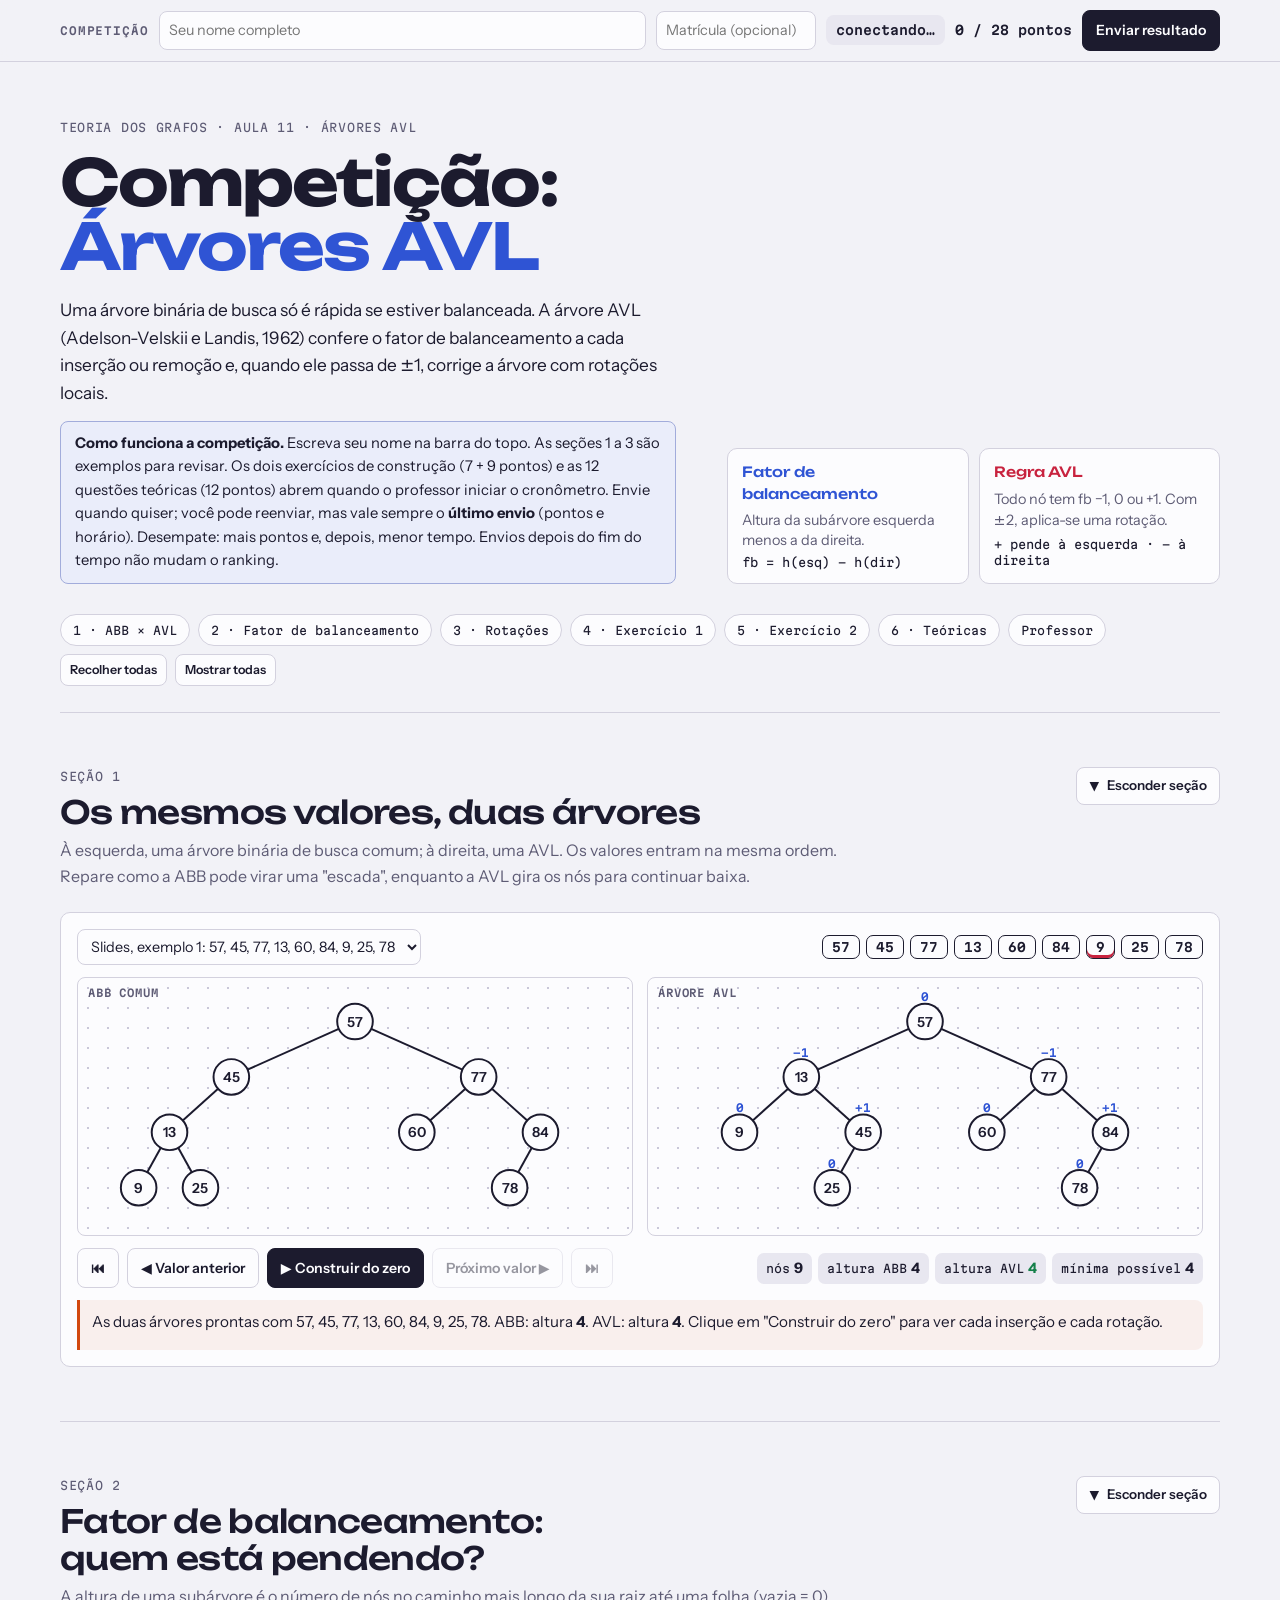
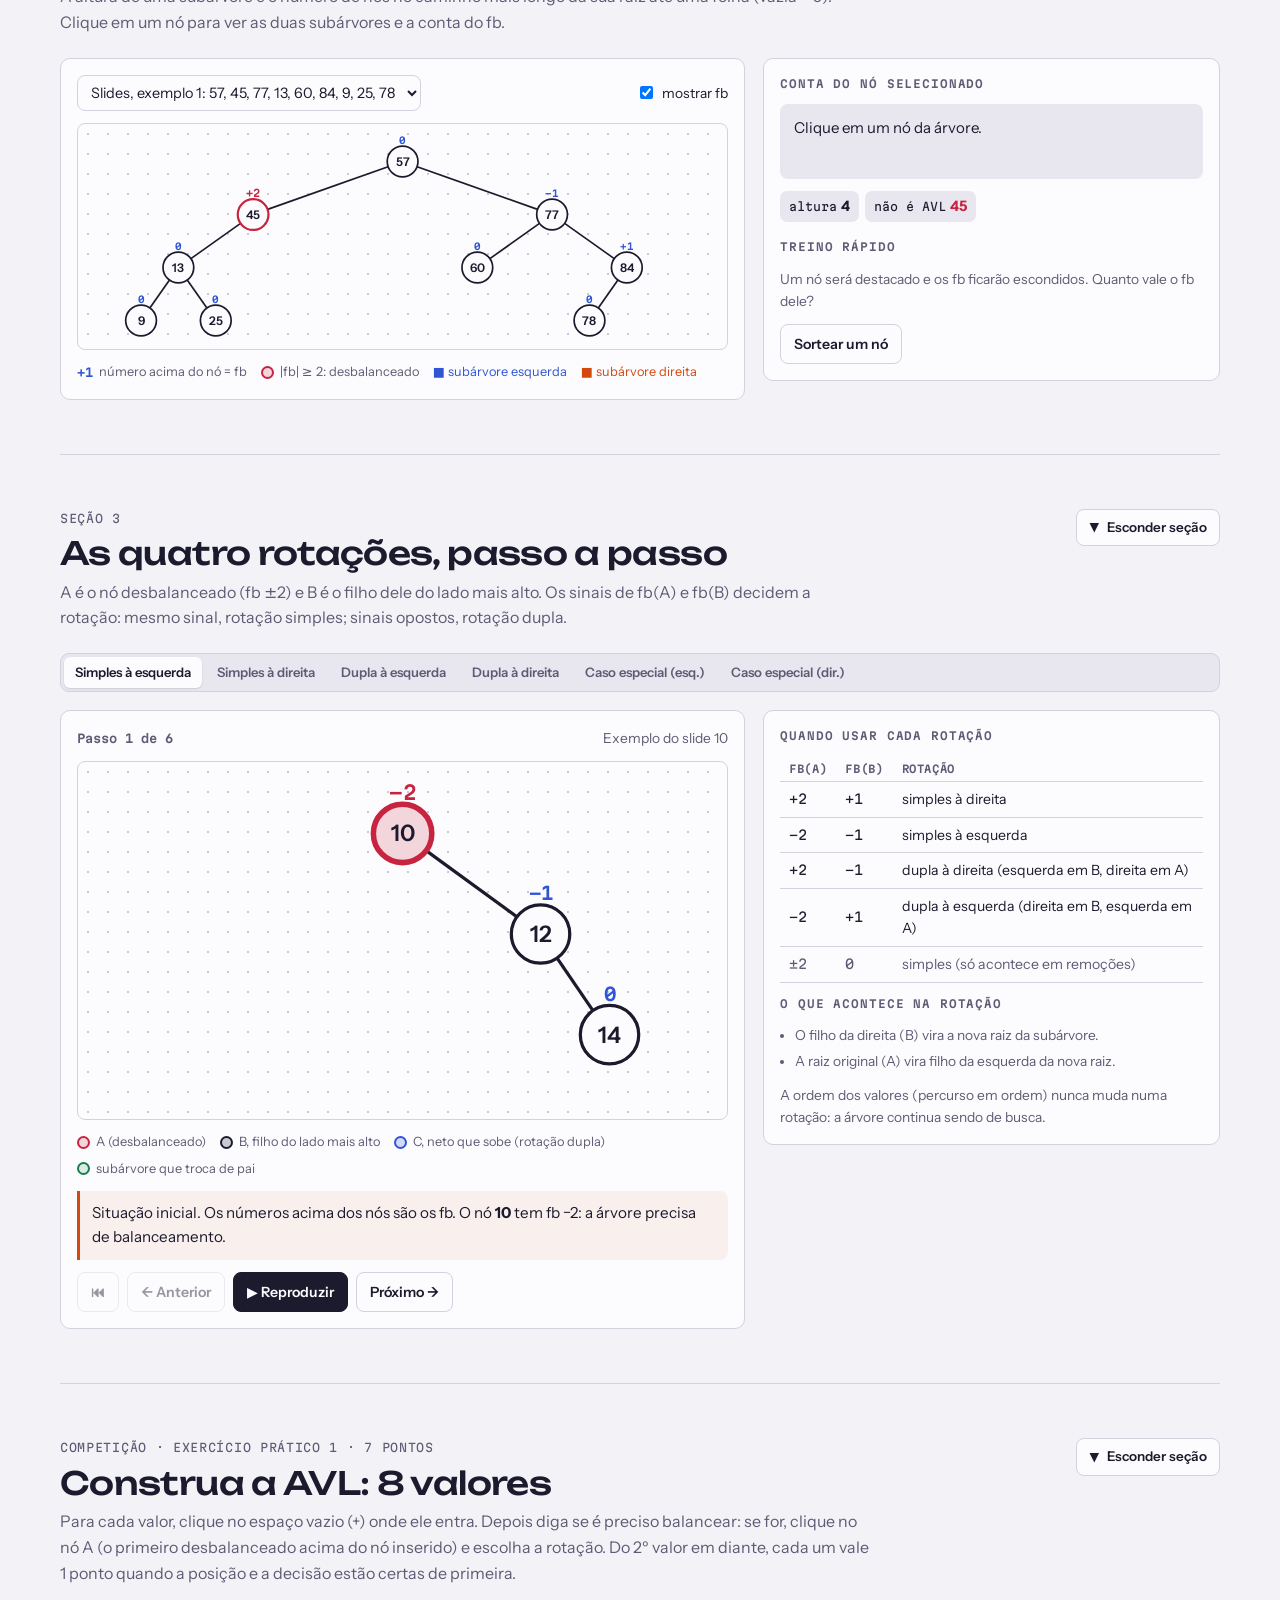
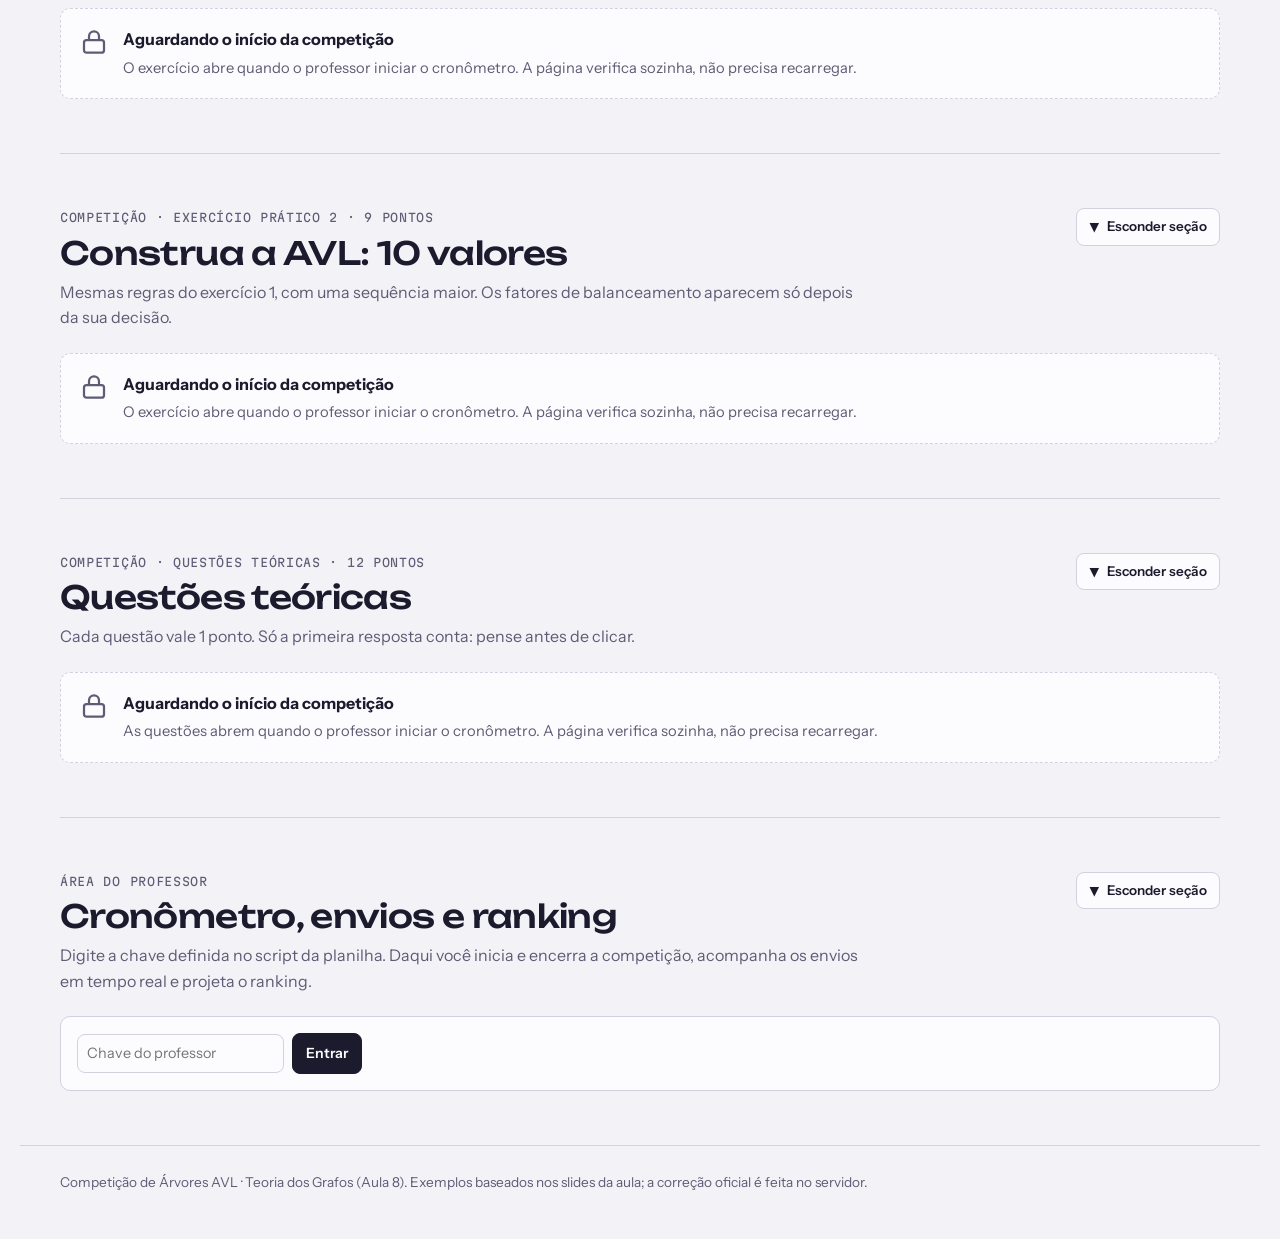
==== commit 7fb5a618: "fix: minor footer fix in aula 08" ====
--- a/aula-08/index.html
+++ b/aula-08/index.html
@@ -1991,7 +1991,7 @@
     </div>
 
     <footer class="wrap">
-      Competição de Árvores AVL · Teoria dos Grafos (Aula 11). Exemplos baseados
+      Competição de Árvores AVL · Teoria dos Grafos (Aula 8). Exemplos baseados
       nos slides da aula; a correção oficial é feita no servidor.
     </footer>
 
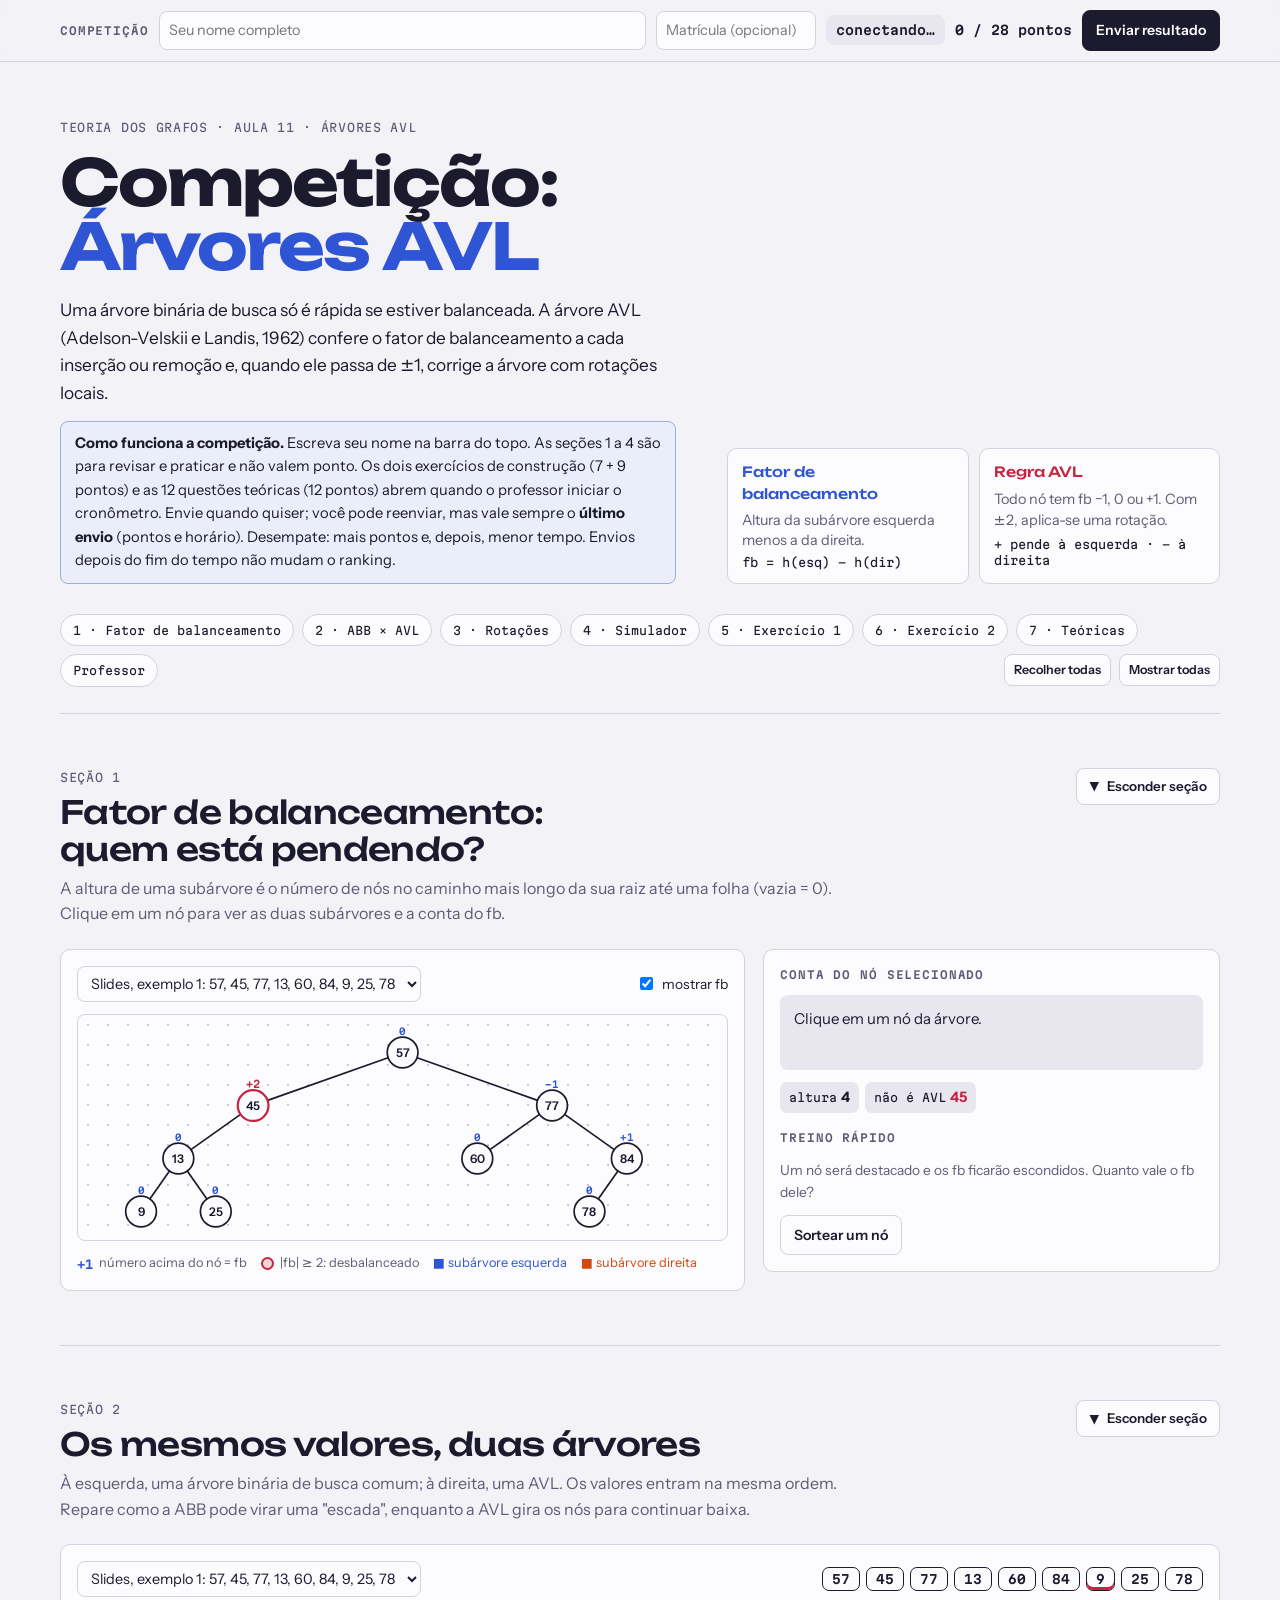
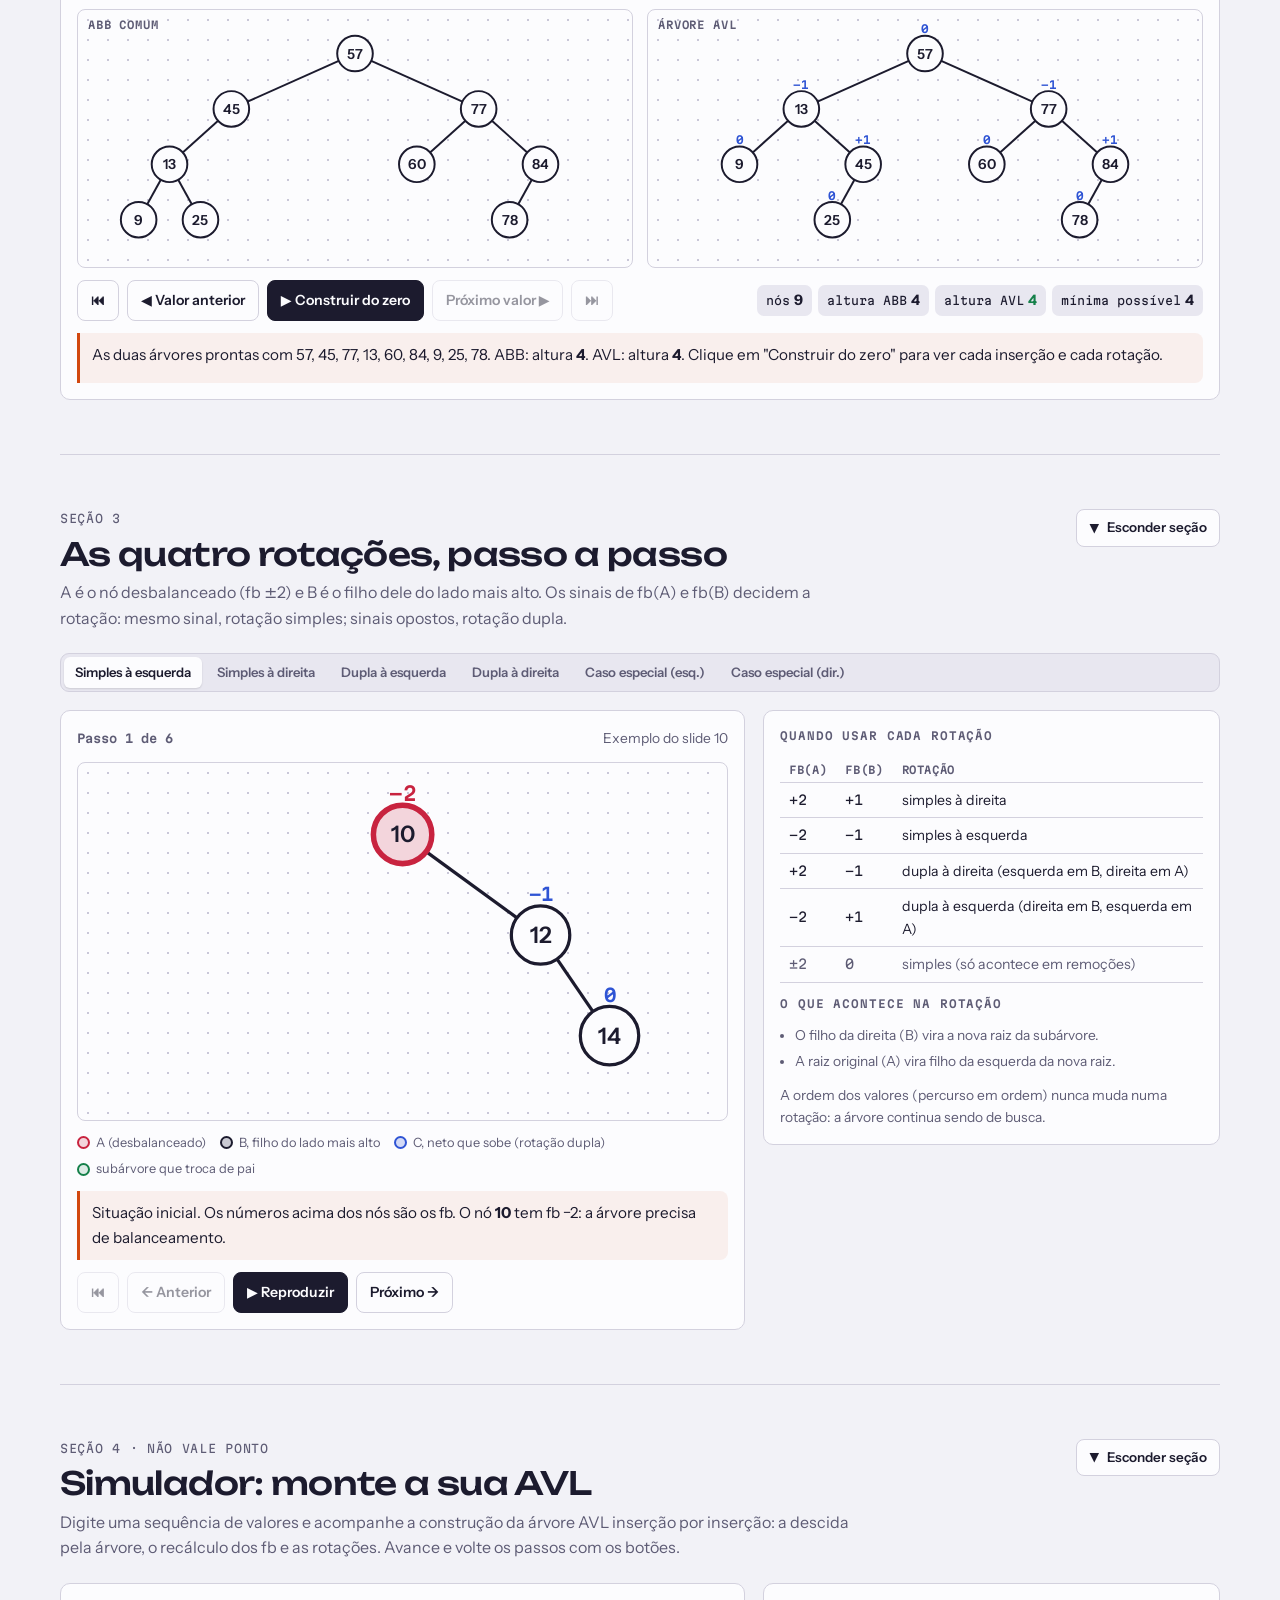
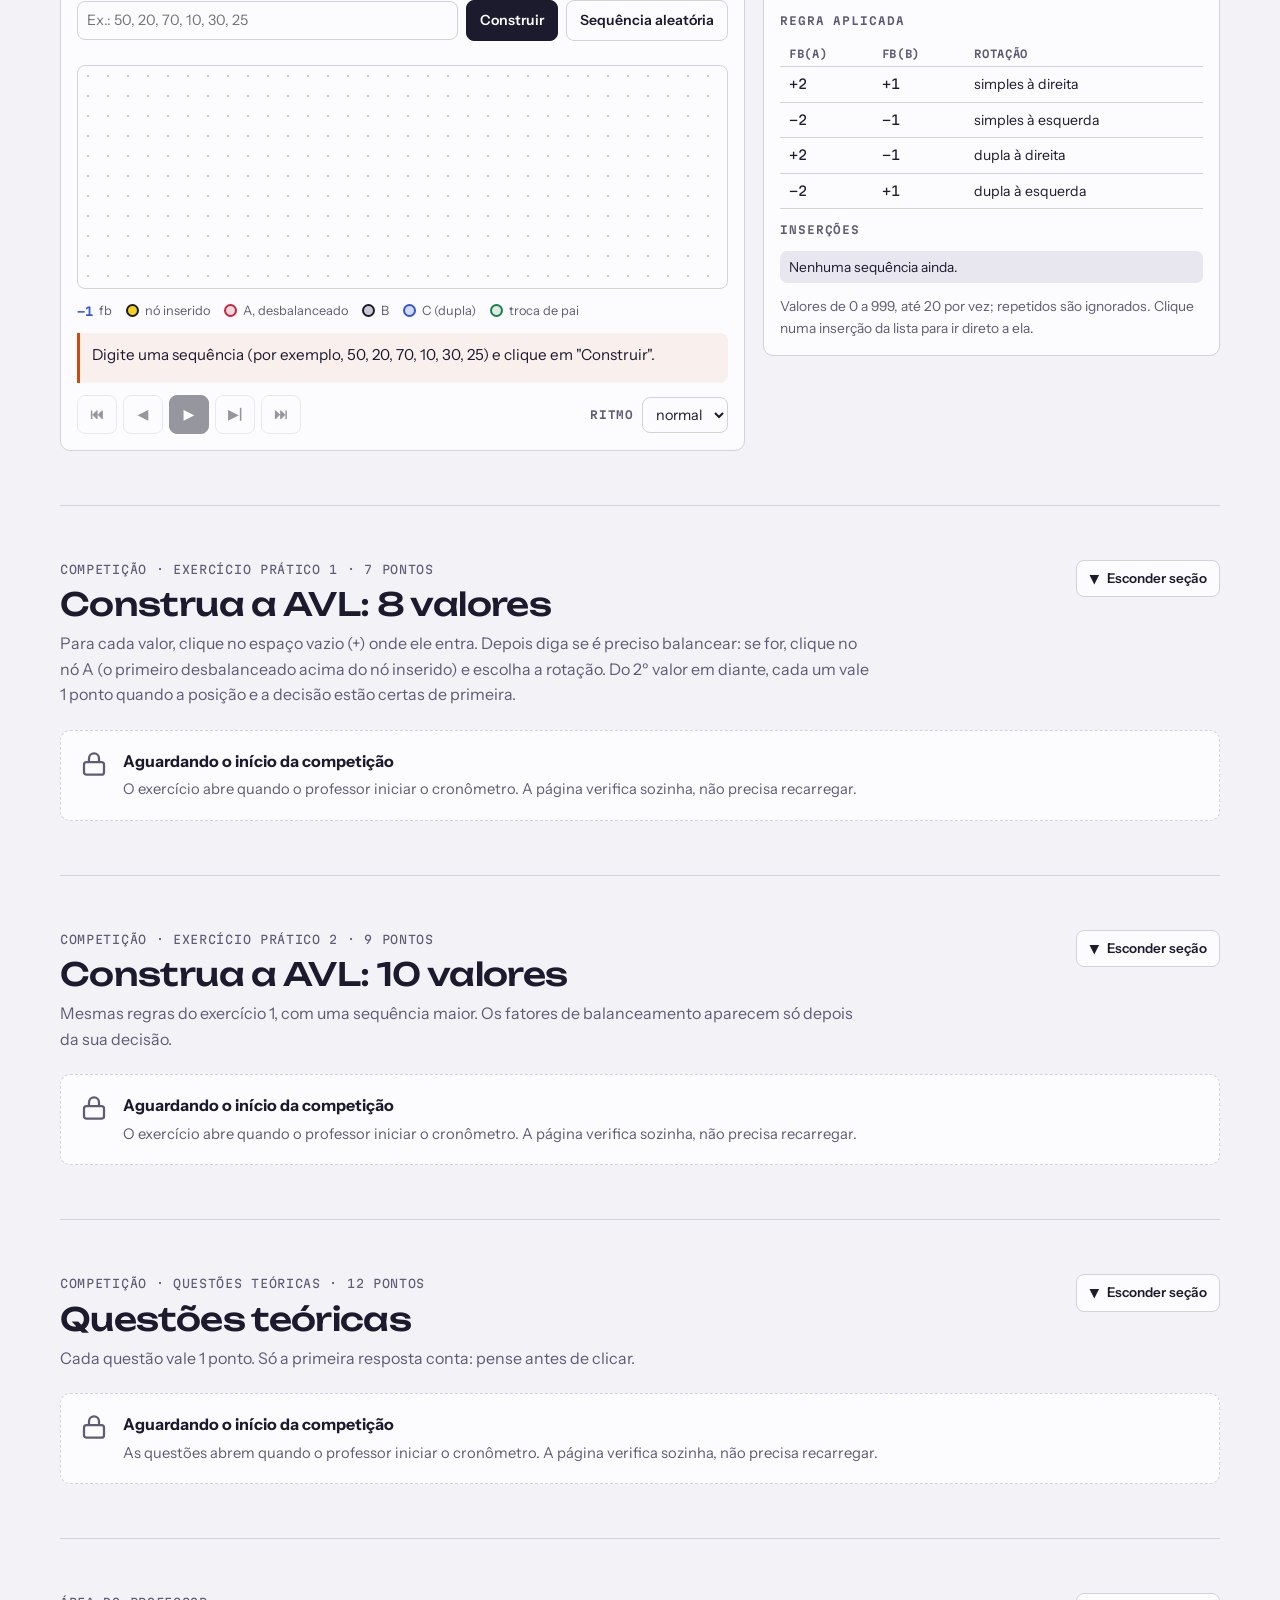
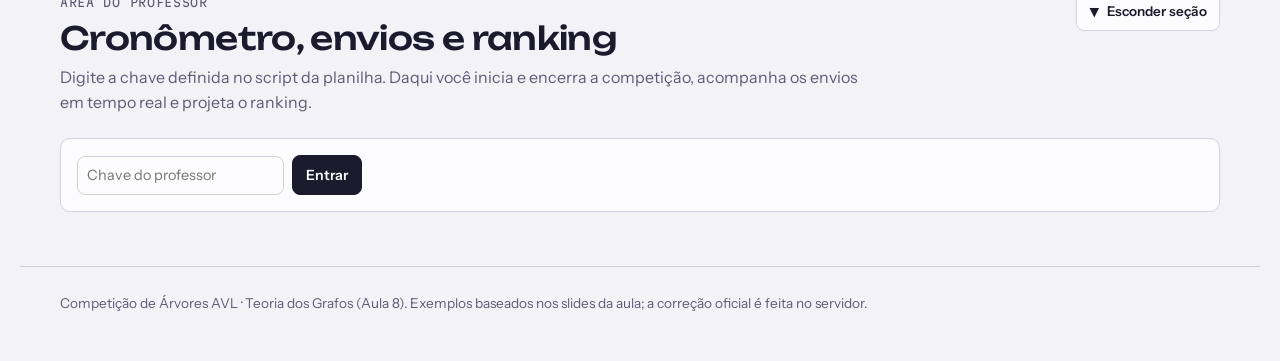
==== commit 43e6e061: "fix: update section order for aula 08" ====
--- a/aula-08/index.html
+++ b/aula-08/index.html
@@ -738,6 +738,15 @@
       .log li b {
         font-family: var(--f-mono);
         font-size: 0.78rem;
+      }
+      .log li[data-f] {
+        cursor: pointer;
+      }
+      .log li[data-f]:hover {
+        outline: 1px solid var(--line);
+      }
+      .log li.cur {
+        box-shadow: inset 3px 0 0 var(--edge);
       }
       .log li.rot {
         background: color-mix(in srgb, var(--in) 10%, var(--sunk));
@@ -1437,7 +1446,7 @@
         </p>
         <p class="ptinfo" style="margin-top: 14px">
           <b>Como funciona a competição.</b> Escreva seu nome na barra do topo.
-          As seções 1 a 3 são exemplos para revisar. Os dois exercícios de
+          As seções 1 a 4 são para revisar e praticar e não valem ponto. Os dois exercícios de
           construção (7 + 9 pontos) e as 12 questões teóricas (12 pontos) abrem
           quando o professor iniciar o cronômetro. Envie quando quiser; você
           pode reenviar, mas vale sempre o <b>último envio</b> (pontos e
@@ -1461,12 +1470,13 @@
     </header>
     <div class="wrap">
       <nav class="toc" aria-label="Seções">
-        <a href="#demo">1 · ABB × AVL</a>
-        <a href="#fator">2 · Fator de balanceamento</a>
+        <a href="#fator">1 · Fator de balanceamento</a>
+        <a href="#demo">2 · ABB × AVL</a>
         <a href="#rotacoes">3 · Rotações</a>
-        <a href="#p1">4 · Exercício 1</a>
-        <a href="#p2">5 · Exercício 2</a>
-        <a href="#teoricos">6 · Teóricas</a>
+        <a href="#sim">4 · Simulador</a>
+        <a href="#p1">5 · Exercício 1</a>
+        <a href="#p2">6 · Exercício 2</a>
+        <a href="#teoricos">7 · Teóricas</a>
         <a href="#prof">Professor</a>
         <span class="sp"></span>
         <button class="btn sm" id="all-close" type="button">
@@ -1479,11 +1489,81 @@
     </div>
 
     <main class="wrap">
-      <!-- ============ 1. DEMONSTRAÇÃO ============ -->
+      <!-- ============ 1. FATOR DE BALANCEAMENTO ============ -->
+      <section id="fator" data-sec>
+        <div class="sec-top">
+          <div class="sec-head">
+            <span class="num">SEÇÃO 1</span>
+            <h2>Fator de balanceamento: quem está pendendo?</h2>
+            <p>
+              A altura de uma subárvore é o número de nós no caminho mais longo
+              da sua raiz até uma folha (vazia = 0). Clique em um nó para ver as
+              duas subárvores e a conta do fb.
+            </p>
+          </div>
+          <button class="collapse" type="button" aria-expanded="true">
+            <span class="chev">▼</span><span class="ct">Esconder seção</span>
+          </button>
+        </div>
+        <div class="sec-body">
+          <div class="two">
+            <div class="card">
+              <div class="row spread">
+                <select id="f-tree" aria-label="Árvore">
+                  <option value="ex1">
+                    Slides, exemplo 1: 57, 45, 77, 13, 60, 84, 9, 25, 78
+                  </option>
+                  <option value="ex2">
+                    Slides, exemplo 2: 57, 45, 13, 9, 25, 60
+                  </option>
+                  <option value="avl">AVL do exemplo de inserção</option>
+                  <option value="rnd">ABB aleatória</option>
+                </select>
+                <label class="chk"
+                  ><input type="checkbox" id="f-show" checked /> mostrar
+                  fb</label
+                >
+              </div>
+              <div class="canvas">
+                <svg
+                  id="f-svg"
+                  viewBox="0 0 760 300"
+                  aria-label="Árvore com fatores de balanceamento"
+                ></svg>
+              </div>
+              <div class="legend">
+                <span><b>+1</b> número acima do nó = fb</span
+                ><span><i class="bad"></i>|fb| ≥ 2: desbalanceado</span
+                ><span style="color: var(--vtx)">■ subárvore esquerda</span
+                ><span style="color: var(--edge)">■ subárvore direita</span>
+              </div>
+            </div>
+            <div class="card">
+              <span class="lbl">Conta do nó selecionado</span>
+              <div class="info" id="f-info">Clique em um nó da árvore.</div>
+              <div class="stats" id="f-verdict"></div>
+              <span class="lbl" style="margin-top: 4px">Treino rápido</span>
+              <p class="hint">
+                Um nó será destacado e os fb ficarão escondidos. Quanto vale o
+                fb dele?
+              </p>
+              <div class="row">
+                <button class="btn" id="f-train" type="button">
+                  Sortear um nó</button
+                ><span class="score" id="f-score"></span>
+              </div>
+              <div class="choices" id="f-opts" hidden></div>
+              <div class="fb" id="f-fb" hidden></div>
+            </div>
+          </div>
+        </div>
+      </section>
+
+      <!-- ============ 2. DEMONSTRAÇÃO ============ -->
       <section id="demo" data-sec>
         <div class="sec-top">
           <div class="sec-head">
-            <span class="num">SEÇÃO 1</span>
+            <span class="num">SEÇÃO 2</span>
             <h2>Os mesmos valores, duas árvores</h2>
             <p>
               À esquerda, uma árvore binária de busca comum; à direita, uma AVL.
@@ -1565,76 +1645,6 @@
               <div class="stats" id="d-stats"></div>
             </div>
             <div class="caption" id="d-cap" aria-live="polite"></div>
-          </div>
-        </div>
-      </section>
-
-      <!-- ============ 2. FATOR DE BALANCEAMENTO ============ -->
-      <section id="fator" data-sec>
-        <div class="sec-top">
-          <div class="sec-head">
-            <span class="num">SEÇÃO 2</span>
-            <h2>Fator de balanceamento: quem está pendendo?</h2>
-            <p>
-              A altura de uma subárvore é o número de nós no caminho mais longo
-              da sua raiz até uma folha (vazia = 0). Clique em um nó para ver as
-              duas subárvores e a conta do fb.
-            </p>
-          </div>
-          <button class="collapse" type="button" aria-expanded="true">
-            <span class="chev">▼</span><span class="ct">Esconder seção</span>
-          </button>
-        </div>
-        <div class="sec-body">
-          <div class="two">
-            <div class="card">
-              <div class="row spread">
-                <select id="f-tree" aria-label="Árvore">
-                  <option value="ex1">
-                    Slides, exemplo 1: 57, 45, 77, 13, 60, 84, 9, 25, 78
-                  </option>
-                  <option value="ex2">
-                    Slides, exemplo 2: 57, 45, 13, 9, 25, 60
-                  </option>
-                  <option value="avl">AVL do exemplo de inserção</option>
-                  <option value="rnd">ABB aleatória</option>
-                </select>
-                <label class="chk"
-                  ><input type="checkbox" id="f-show" checked /> mostrar
-                  fb</label
-                >
-              </div>
-              <div class="canvas">
-                <svg
-                  id="f-svg"
-                  viewBox="0 0 760 300"
-                  aria-label="Árvore com fatores de balanceamento"
-                ></svg>
-              </div>
-              <div class="legend">
-                <span><b>+1</b> número acima do nó = fb</span
-                ><span><i class="bad"></i>|fb| ≥ 2: desbalanceado</span
-                ><span style="color: var(--vtx)">■ subárvore esquerda</span
-                ><span style="color: var(--edge)">■ subárvore direita</span>
-              </div>
-            </div>
-            <div class="card">
-              <span class="lbl">Conta do nó selecionado</span>
-              <div class="info" id="f-info">Clique em um nó da árvore.</div>
-              <div class="stats" id="f-verdict"></div>
-              <span class="lbl" style="margin-top: 4px">Treino rápido</span>
-              <p class="hint">
-                Um nó será destacado e os fb ficarão escondidos. Quanto vale o
-                fb dele?
-              </p>
-              <div class="row">
-                <button class="btn" id="f-train" type="button">
-                  Sortear um nó</button
-                ><span class="score" id="f-score"></span>
-              </div>
-              <div class="choices" id="f-opts" hidden></div>
-              <div class="fb" id="f-fb" hidden></div>
-            </div>
           </div>
         </div>
       </section>
@@ -1759,7 +1769,64 @@
         </div>
       </section>
 
-      <!-- ============ 4 e 5. EXERCÍCIOS PRÁTICOS (VALEM PONTOS) ============ -->
+      <!-- ============ 4. SIMULADOR (NÃO VALE PONTO) ============ -->
+      <section id="sim" data-sec>
+        <div class="sec-top">
+          <div class="sec-head">
+            <span class="num">SEÇÃO 4 · NÃO VALE PONTO</span>
+            <h2>Simulador: monte a sua AVL</h2>
+            <p>
+              Digite uma sequência de valores e acompanhe a construção da árvore
+              AVL inserção por inserção: a descida pela árvore, o recálculo dos
+              fb e as rotações. Avance e volte os passos com os botões.
+            </p>
+          </div>
+          <button class="collapse" type="button" aria-expanded="true">
+            <span class="chev">▼</span><span class="ct">Esconder seção</span>
+          </button>
+        </div>
+        <div class="sec-body">
+          <div class="two">
+            <div class="card">
+              <div class="row">
+                <input type="text" id="s-seq" placeholder="Ex.: 50, 20, 70, 10, 30, 25" style="flex: 1; min-width: 200px" aria-label="Sequência de valores" />
+                <button class="btn btn-primary" id="s-go" type="button">Construir</button>
+                <button class="btn" id="s-rnd" type="button">Sequência aleatória</button>
+              </div>
+              <div class="chips" id="s-chips"></div>
+              <div class="canvas">
+                <svg id="s-svg" viewBox="0 0 760 300" aria-label="Construção da árvore AVL"></svg>
+              </div>
+              <div class="legend">
+                <span><b>−1</b> fb</span><span><i class="new"></i>nó inserido</span><span><i class="bad"></i>A, desbalanceado</span><span><i class="pivot"></i>B</span><span><i class="up"></i>C (dupla)</span><span><i class="move"></i>troca de pai</span>
+              </div>
+              <div class="caption" id="s-cap" aria-live="polite">Digite uma sequência (por exemplo, 50, 20, 70, 10, 30, 25) e clique em "Construir".</div>
+              <div class="pctrl">
+                <div class="pstrip" id="s-strip" data-strip></div>
+                <label class="row"><span class="lbl">Ritmo</span><select id="s-speed"><option value="1.6">calmo</option><option value="1" selected>normal</option><option value="0.55">rápido</option></select></label>
+              </div>
+            </div>
+            <div class="card">
+              <div class="stats" id="s-stats"></div>
+              <span class="lbl">Regra aplicada</span>
+              <table class="rules" id="s-rules">
+                <thead><tr><th>fb(A)</th><th>fb(B)</th><th>Rotação</th></tr></thead>
+                <tbody>
+                  <tr data-r="p2p1"><td>+2</td><td>+1</td><td>simples à direita</td></tr>
+                  <tr data-r="m2m1"><td>−2</td><td>−1</td><td>simples à esquerda</td></tr>
+                  <tr data-r="p2m1"><td>+2</td><td>−1</td><td>dupla à direita</td></tr>
+                  <tr data-r="m2p1"><td>−2</td><td>+1</td><td>dupla à esquerda</td></tr>
+                </tbody>
+              </table>
+              <span class="lbl">Inserções</span>
+              <ul class="log" id="s-log"><li>Nenhuma sequência ainda.</li></ul>
+              <p class="hint">Valores de 0 a 999, até 20 por vez; repetidos são ignorados. Clique numa inserção da lista para ir direto a ela.</p>
+            </div>
+          </div>
+        </div>
+      </section>
+
+      <!-- ============ 5 e 6. EXERCÍCIOS PRÁTICOS (VALEM PONTOS) ============ -->
       <section id="p1" data-sec>
         <div class="sec-top">
           <div class="sec-head">
@@ -1796,7 +1863,7 @@
         <div class="sec-body" data-ex="p2"></div>
       </section>
 
-      <!-- ============ 6. TEÓRICOS (VALEM PONTOS) ============ -->
+      <!-- ============ 7. TEÓRICOS (VALEM PONTOS) ============ -->
       <section id="teoricos" data-sec>
         <div class="sec-top">
           <div class="sec-head">
@@ -3390,6 +3457,68 @@
           RT.timer = setTimeout(rTick, reduce ? 800 : 2000);
         });
 
+        /* ================= 4. Simulador (não vale ponto) ================= */
+        FramePlayer.prototype.goto = function (n) {
+          this.paused = true;
+          clearTimeout(this.timer);
+          this.timer = null;
+          if (this.q[n]) {
+            this.i = n + 1;
+            this.show(this.q[n]);
+          }
+          this.state();
+        };
+        const SIM = { seq: [], rot: [] };
+        const sTv = new TreeView($("#s-svg"), { W: 760 });
+        const sPlayer = new FramePlayer(sTv, {
+          W: 760,
+          H: 260,
+          onFrame: (F) => {
+            $("#s-cap").innerHTML = F.cap || "";
+            $$("#s-rules tr[data-r]").forEach((tr) => tr.classList.toggle("on", tr.dataset.r === F.rule));
+            simChips(F.k);
+            $$("#s-log li[data-f]").forEach((li) => li.classList.toggle("cur", +li.dataset.i === F.k));
+          },
+        });
+        sPlayer.attach($("#s-strip"));
+        function simChips(k) {
+          $("#s-chips").innerHTML = SIM.seq
+            .map((v, i) => `<span class="vchip ${k != null && i < k ? "done" : ""} ${i === k ? "cur" : ""} ${SIM.rot[i] && SIM.rot[i].length ? "rot" : ""}">${v}</span>`)
+            .join("");
+        }
+        function simBuild(raw) {
+          const vals = [...new Set(raw)].slice(0, 20);
+          if (!vals.length) {
+            $("#s-cap").textContent = "Digite pelo menos um valor (números de 0 a 999).";
+            return;
+          }
+          $("#s-seq").value = vals.join(", ");
+          SIM.seq = vals;
+          SIM.rot = [];
+          const T = { root: null }, starts = [];
+          const frames = [{ root: null, k: -1, ms: 900, cap: `Sequência: ${vals.join(", ")}. A árvore começa vazia.` }];
+          vals.forEach((v, i) => {
+            const R = new Rec(T);
+            const r = insertRec(T, R, v, true);
+            SIM.rot[i] = r.rots;
+            starts[i] = frames.length;
+            R.frames.forEach((F) => frames.push({ ...F, k: i, cap: `<b>Inserção ${i + 1} de ${vals.length}: ${v}</b> · ${F.cap || ""}` }));
+          });
+          const nrot = SIM.rot.filter((x) => x.length).length, n = vals.length;
+          frames.push({ root: clone(T.root), k: n, ms: 1200, cap: `Pronto: ${n} valores, altura <b>${h(T.root)}</b> (a mínima possível é ${Math.ceil(Math.log2(n + 1))}), com ${nrot} ${nrot === 1 ? "inserção que exigiu" : "inserções que exigiram"} rotação.` });
+          $("#s-stats").innerHTML = `<span class="stat">nós<b>${n}</b></span><span class="stat">altura<b>${h(T.root)}</b></span><span class="stat">mínima<b>${Math.ceil(Math.log2(n + 1))}</b></span><span class="stat">com rotação<b>${nrot}</b></span>`;
+          $("#s-log").innerHTML = vals
+            .map((v, i) => `<li data-f="${starts[i]}" data-i="${i}" class="${SIM.rot[i].length ? "rot" : ""}"><b>+ ${v}</b> ${SIM.rot[i].length ? "→ " + SIM.rot[i].map((r) => `${RNAME[r.type]} (A = ${r.a}, B = ${r.b})`).join("; ") : "sem rotação"}</li>`)
+            .join("");
+          sPlayer.reset();
+          sPlayer.push(frames);
+        }
+        $("#s-go").addEventListener("click", () => simBuild(parseSeq($("#s-seq").value)));
+        $("#s-seq").addEventListener("keydown", (e) => { if (e.key === "Enter") simBuild(parseSeq($("#s-seq").value)); });
+        $("#s-rnd").addEventListener("click", () => simBuild(randomVals(9, 10, 99)));
+        $("#s-speed").addEventListener("change", (e) => { sPlayer.speed = +e.target.value; });
+        $("#s-log").addEventListener("click", (e) => { const li = e.target.closest("li[data-f]"); if (li) sPlayer.goto(+li.dataset.f); });
+
         /* ================= Questões teóricas (texto) ================= */
         const Q = [
           {
@@ -3731,7 +3860,7 @@
         /* ================= CONFIGURAÇÃO DA TURMA ================= */
         // 1) Cole aqui a URL do App da Web do Google Apps Script (termina em /exec):
         const SCRIPT_URL =
-          "https://script.google.com/macros/s/AKfycbyXt5IvH-qktVyJFW_IR75nermu7Xm3JrcGP-bSdPcl6WLwPF4FZ1lQUobcM1IA-MwNSw/exec";
+          "https://script.google.com/macros/s/AKfycbwWa5fRltx5kNm68sHDr7Hu7517Kr_WBs2oI1yRvP2AFqd146Ta83D8TMleDyc5fjSM/exec";
         // 2) Identificação da turma, gravada junto com cada envio:
         const TURMA = "GRAFOS";
         /* ========================================================== */
@@ -4785,6 +4914,7 @@
         dReset(true);
         fLoad();
         rLoad("rse");
+        drawFrame(sTv, { root: null }, { W: 760, H: 260 });
         renderQuiz();
         updPts();
         clockTick();
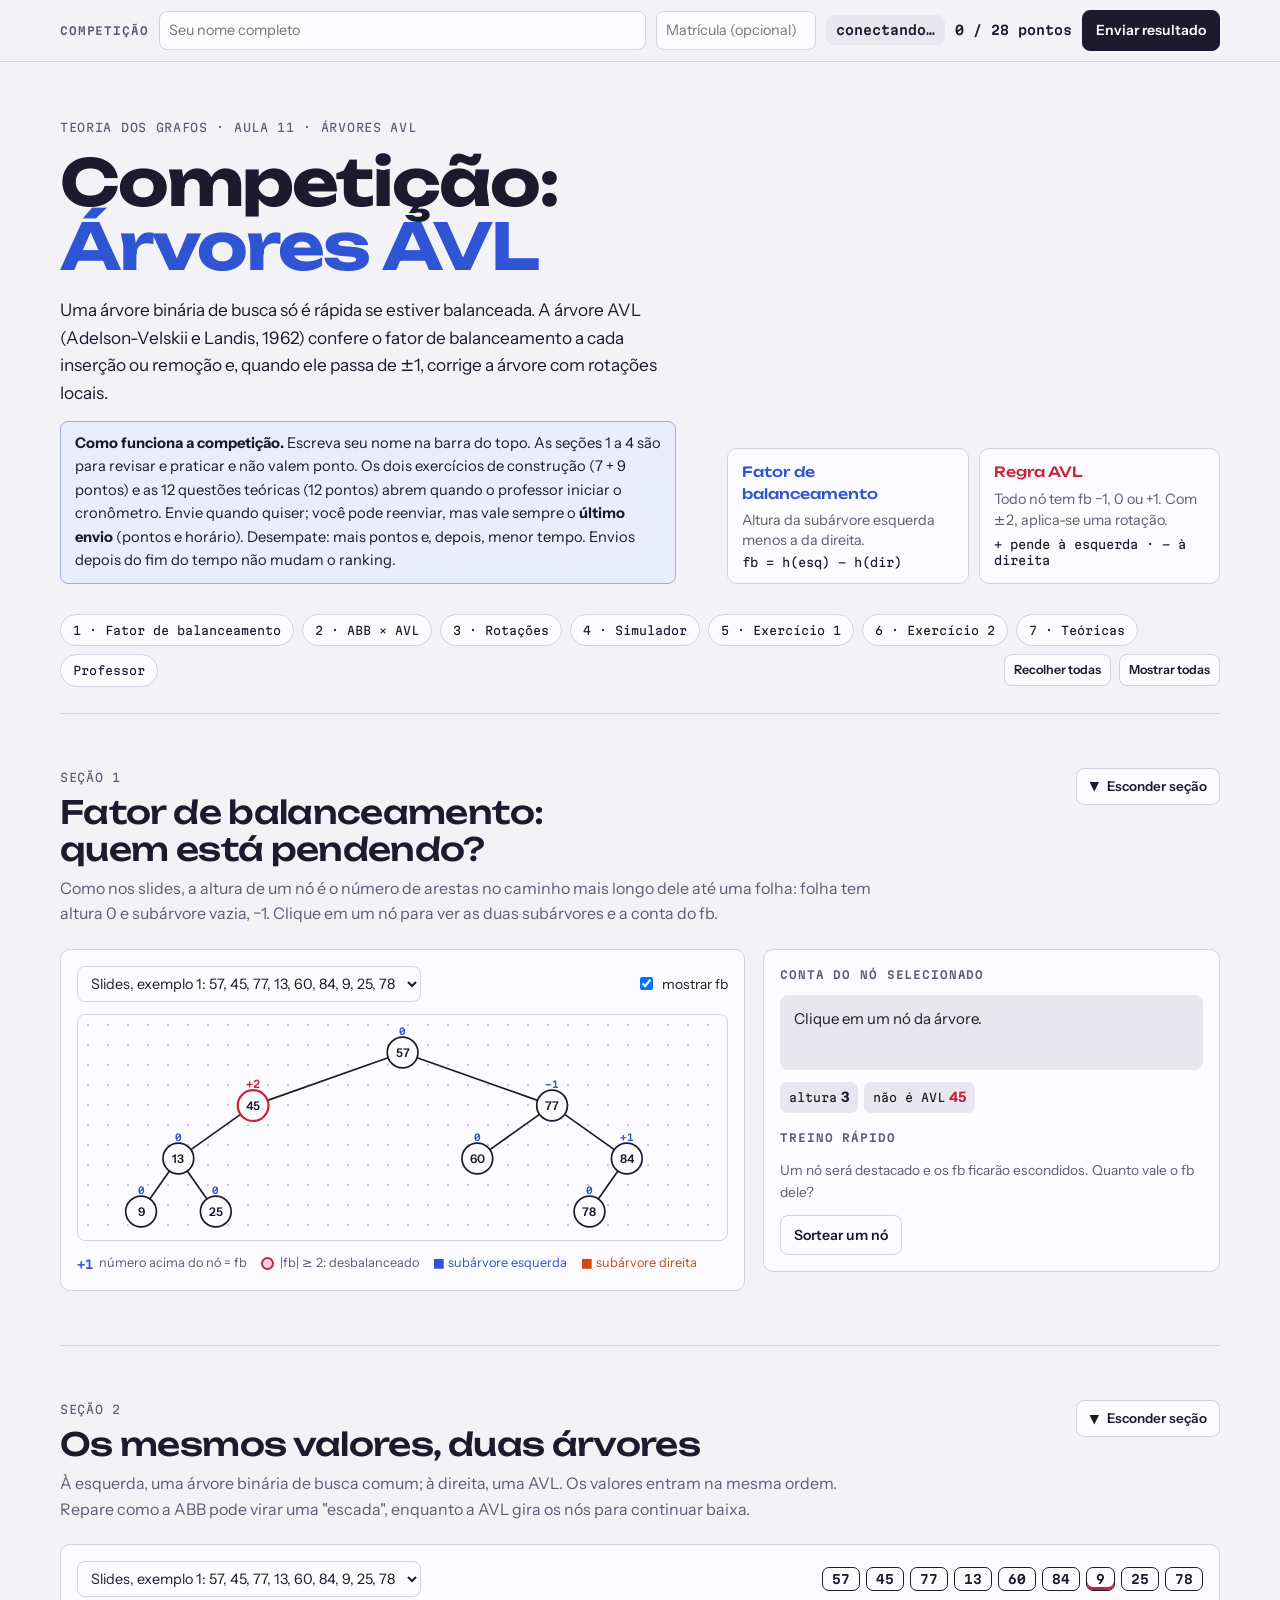
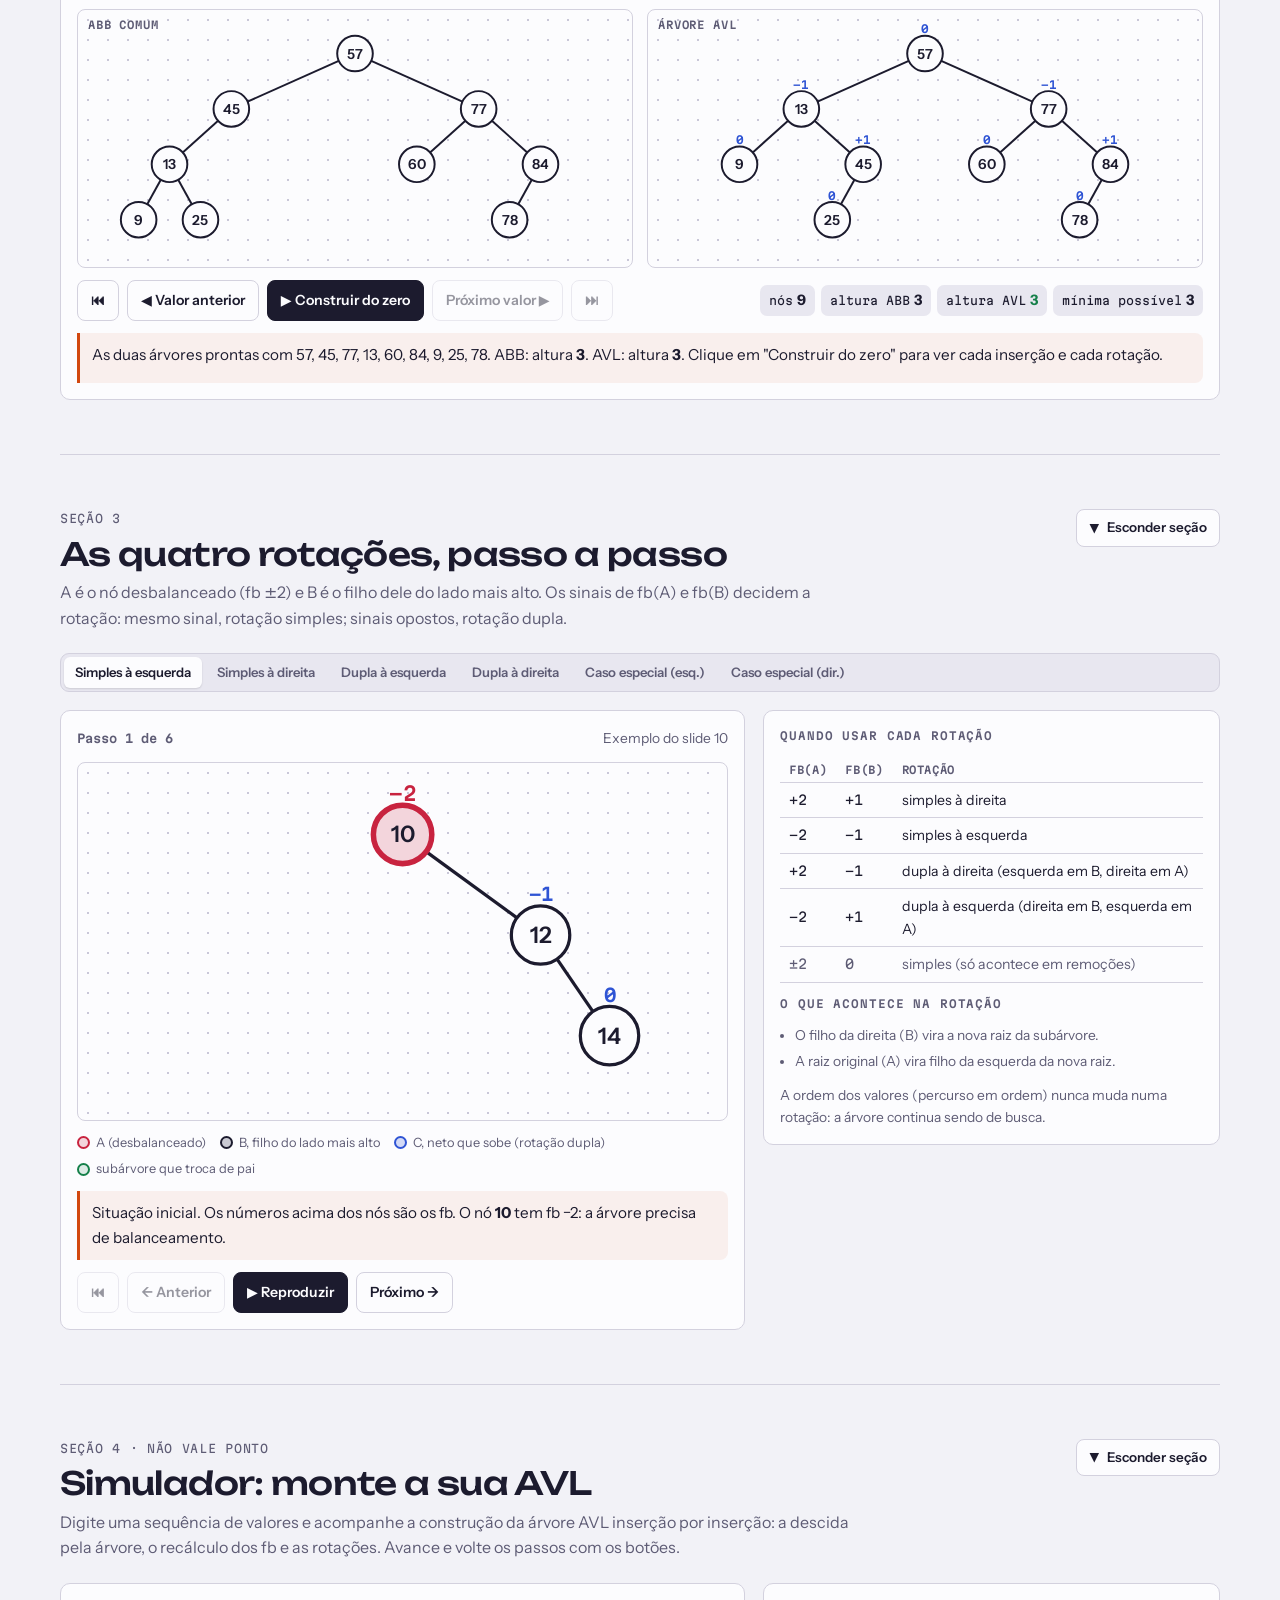
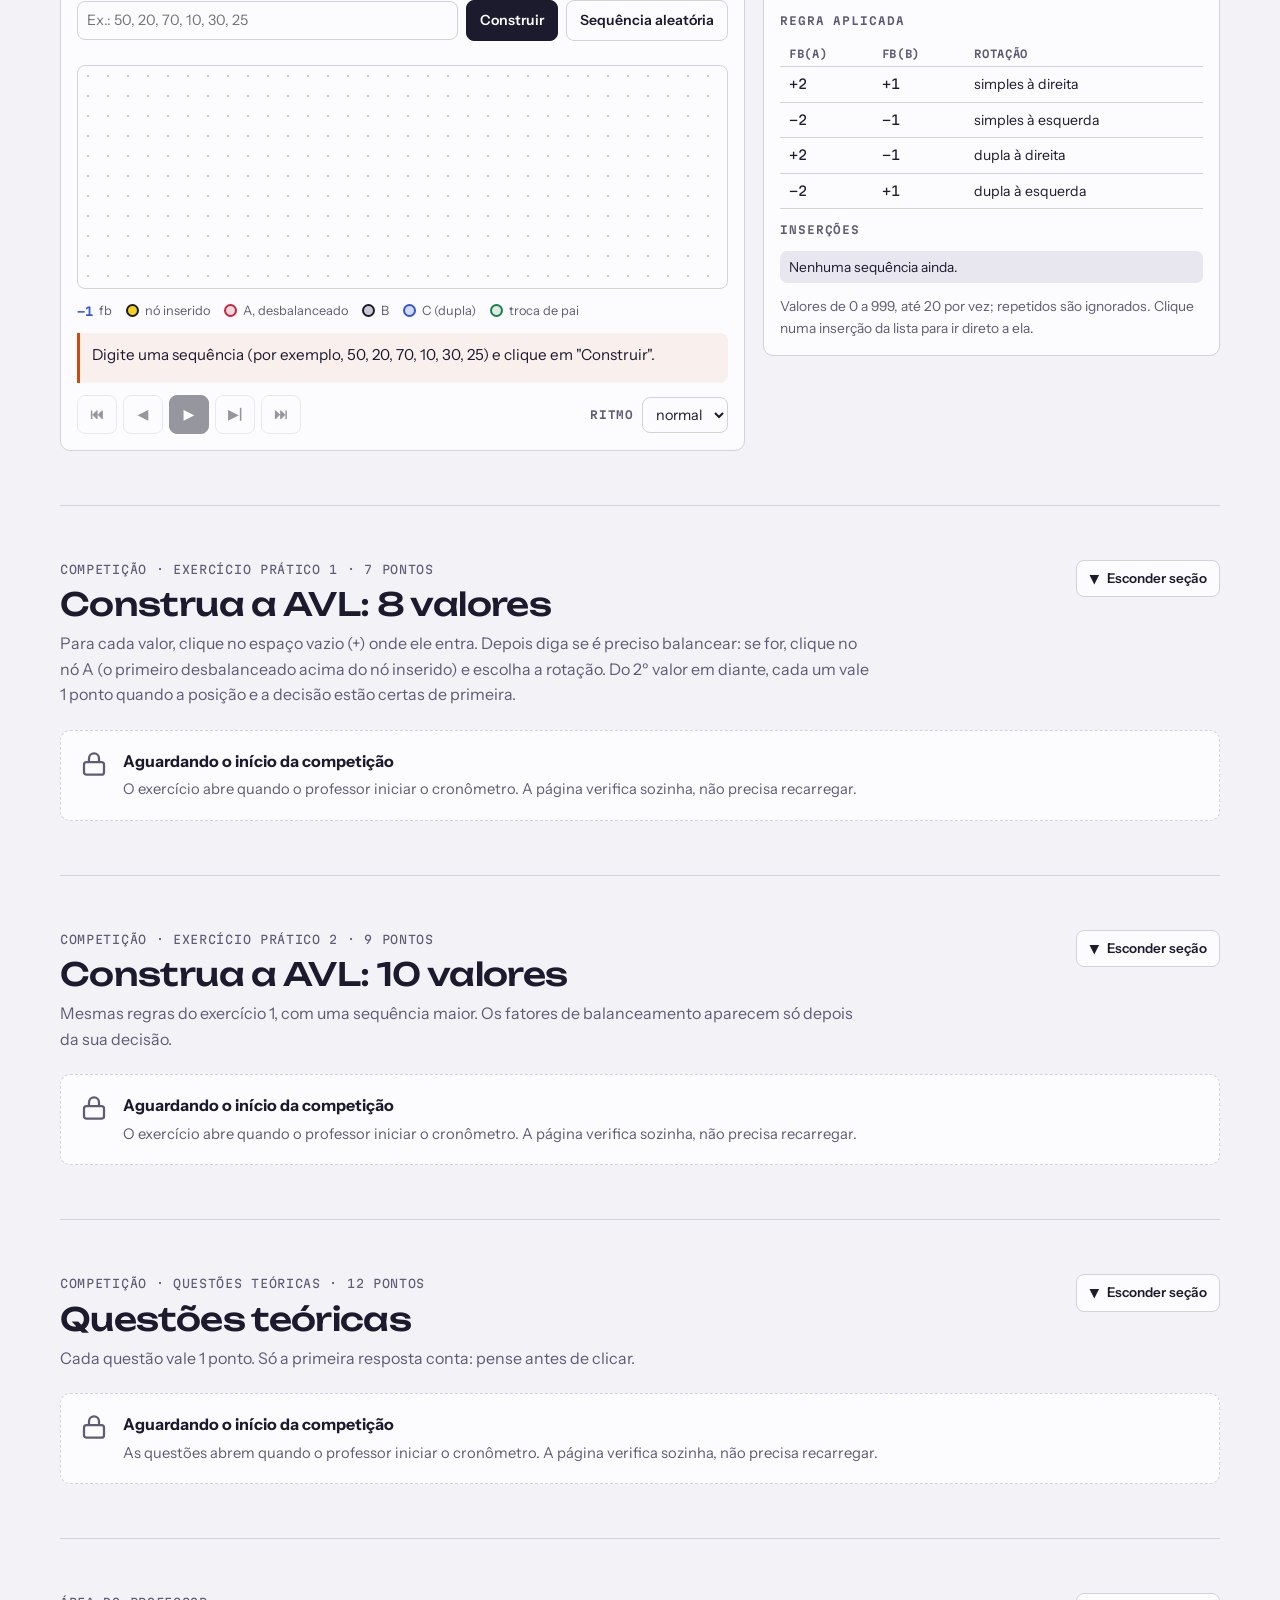
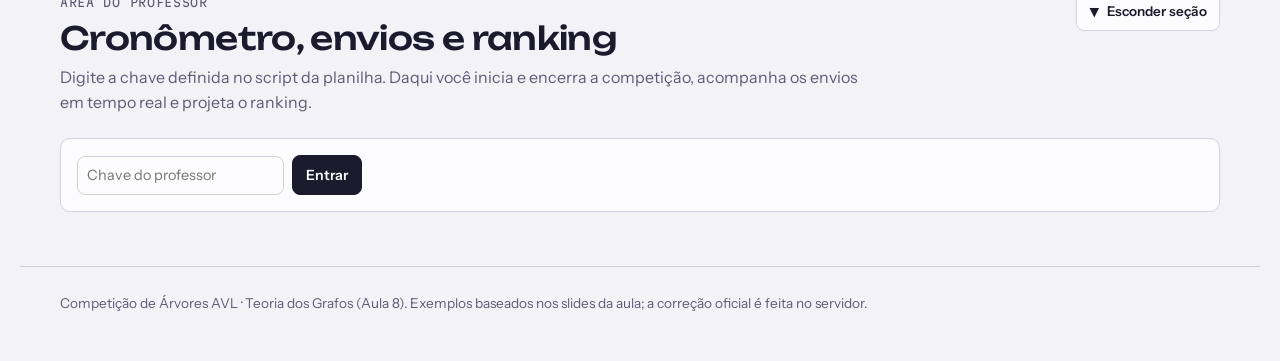
==== commit b059c84c: "fix: update fb logic for aula 08" ====
--- a/aula-08/index.html
+++ b/aula-08/index.html
@@ -1496,8 +1496,8 @@
             <span class="num">SEÇÃO 1</span>
             <h2>Fator de balanceamento: quem está pendendo?</h2>
             <p>
-              A altura de uma subárvore é o número de nós no caminho mais longo
-              da sua raiz até uma folha (vazia = 0). Clique em um nó para ver as
+              Como nos slides, a altura de um nó é o número de arestas no caminho mais longo
+              dele até uma folha: folha tem altura 0 e subárvore vazia, −1. Clique em um nó para ver as
               duas subárvores e a conta do fb.
             </p>
           </div>
@@ -2301,6 +2301,11 @@
         const newNode = (v) => ({ id: "n" + ++NID, v, l: null, r: null });
         const h = (n) => (n ? 1 + Math.max(h(n.l), h(n.r)) : 0);
         const fbOf = (n) => h(n.l) - h(n.r);
+// altura como nos slides: folha = 0, subárvore vazia = −1 (o fb não muda)
+const ht = (n) => h(n) - 1;
+const hmin = (n) => (n ? Math.ceil(Math.log2(n + 1)) - 1 : -1);
+const hn = (x) => (x < 0 ? '−' + -x : String(x));
+const hp = (x) => (x < 0 ? '(−' + -x + ')' : String(x));
         const clone = (n) =>
           n ? { id: n.id, v: n.v, l: clone(n.l), r: clone(n.r) } : null;
         const inorder = (n) => (n ? [...inorder(n.l), n, ...inorder(n.r)] : []);
@@ -2586,7 +2591,7 @@
                 [a.id]: Math.abs(f) >= 2 ? "bad" : "check",
               },
               ms: Math.abs(f) >= 2 ? 1300 : 750,
-              cap: `fb(${a.v}) = h(esq) − h(dir) = ${h(a.l)} − ${h(a.r)} = <b>${sg(f)}</b>${Math.abs(f) >= 2 ? ": desbalanceado! Realizar balanceamento? Sim." : "."}`,
+              cap: `fb(${a.v}) = h(esq) − h(dir) = ${hn(ht(a.l))} − ${hp(ht(a.r))} = <b>${sg(f)}</b>${Math.abs(f) >= 2 ? ": desbalanceado! Realizar balanceamento? Sim." : "."}`,
             });
             if (Math.abs(f) >= 2) {
               res.rots.push(fixNode(T, R, a));
@@ -2724,7 +2729,7 @@
             R.snap({
               cls: { [a.id]: Math.abs(f) >= 2 ? "bad" : "check" },
               ms: Math.abs(f) >= 2 ? 1300 : 700,
-              cap: `fb(${a.v}) = ${h(a.l)} − ${h(a.r)} = <b>${sg(f)}</b>${Math.abs(f) >= 2 ? ": desbalanceado! Realizar balanceamento? Sim." : "."}`,
+              cap: `fb(${a.v}) = ${hn(ht(a.l))} − ${hp(ht(a.r))} = <b>${sg(f)}</b>${Math.abs(f) >= 2 ? ": desbalanceado! Realizar balanceamento? Sim." : "."}`,
             });
             if (Math.abs(f) >= 2) res.rots.push(fixNode(T, R, a));
           }
@@ -3089,11 +3094,11 @@
                 `<span class="vchip ${i < D.idx ? "done" : ""} ${i === D.idx - 1 && dPlayer.busy ? "cur" : ""} ${D.rots.has(i) ? "rot" : ""}">${v}</span>`,
             )
             .join("");
-          const hb = h(D.bst.root),
-            ha = h(D.avl.root),
+          const hb = ht(D.bst.root),
+            ha = ht(D.avl.root),
             n = count(D.avl.root);
           $("#d-stats").innerHTML =
-            `<span class="stat">nós<b>${n}</b></span><span class="stat ${hb > ha ? "badv" : ""}">altura ABB<b>${hb}</b></span><span class="stat good">altura AVL<b>${ha}</b></span><span class="stat">mínima possível<b>${n ? Math.ceil(Math.log2(n + 1)) : 0}</b></span>`;
+            `<span class="stat">nós<b>${n}</b></span><span class="stat ${hb > ha ? "badv" : ""}">altura ABB<b>${hn(hb)}</b></span><span class="stat good">altura AVL<b>${hn(ha)}</b></span><span class="stat">mínima possível<b>${hn(hmin(n))}</b></span>`;
           $("#d-step").disabled = D.idx >= D.seq.length;
           $("#d-back").disabled = $("#d-first").disabled = D.idx === 0;
           $("#d-full").disabled = D.idx >= D.seq.length;
@@ -3152,7 +3157,7 @@
           dUi();
           if (D.idx >= D.seq.length)
             $("#d-cap").innerHTML =
-              `Fim: com ${D.seq.length} valores, a ABB comum ficou com altura <b>${h(D.bst.root)}</b> e a AVL com altura <b>${h(D.avl.root)}</b>. Buscar um valor custa no máximo essa quantidade de comparações. Os valores sublinhados em vermelho provocaram rotações.`;
+              `Fim: com ${D.seq.length} valores, a ABB comum ficou com altura <b>${hn(ht(D.bst.root))}</b> e a AVL com altura <b>${hn(ht(D.avl.root))}</b>. Buscar um valor custa no máximo altura + 1 comparações. Os valores sublinhados em vermelho provocaram rotações.`;
         }
         function dReset(full) {
           D.playing = false;
@@ -3169,7 +3174,7 @@
             });
             D.idx = D.seq.length;
             $("#d-cap").innerHTML =
-              `As duas árvores prontas com ${D.seq.join(", ")}. ABB: altura <b>${h(D.bst.root)}</b>. AVL: altura <b>${h(D.avl.root)}</b>. Clique em "Construir do zero" para ver cada inserção e cada rotação.`;
+              `As duas árvores prontas com ${D.seq.join(", ")}. ABB: altura <b>${hn(ht(D.bst.root))}</b>. AVL: altura <b>${hn(ht(D.avl.root))}</b>. Clique em "Construir do zero" para ver cada inserção e cada rotação.`;
           } else $("#d-cap").textContent = "As árvores começam vazias.";
           dDrawBst();
           drawFrame(
@@ -3251,7 +3256,7 @@
           );
           const bad = unbalanced(F2.T.root);
           $("#f-verdict").innerHTML =
-            `<span class="stat">altura<b>${h(F2.T.root)}</b></span>` +
+            `<span class="stat">altura<b>${hn(ht(F2.T.root))}</b></span>` +
             (bad.length
               ? `<span class="stat badv">não é AVL<b>${bad.map((n) => n.v).join(", ")}</b></span>`
               : `<span class="stat good">é AVL<b>✓</b></span>`);
@@ -3261,8 +3266,8 @@
           F2.sel = id;
           const n = inorder(F2.T.root).find((x) => x.id === id);
           if (!n) return;
-          const hl = h(n.l),
-            hr = h(n.r),
+          const hl = ht(n.l),
+            hr = ht(n.r),
             f = hl - hr;
           const desc =
             f === 0
@@ -3271,7 +3276,7 @@
                 ? `pende levemente para a ${f > 0 ? "esquerda" : "direita"} (permitido)`
                 : `<b class="ki">desbalanceado</b>, pendendo para a ${f > 0 ? "esquerda" : "direita"}`;
           $("#f-info").innerHTML =
-            `Nó <b>${n.v}</b><br><span class="kv">h(esq) = ${hl}</span>${n.l ? ` (subárvore de ${n.l.v})` : " (vazia)"} · <span class="ke">h(dir) = ${hr}</span>${n.r ? ` (subárvore de ${n.r.v})` : " (vazia)"}<br><span class="big">fb(${n.v}) = ${hl} − ${hr} = ${sg(f)}</span><br>${desc}.`;
+            `Nó <b>${n.v}</b><br><span class="kv">h(esq) = ${hn(hl)}</span>${n.l ? ` (subárvore de ${n.l.v})` : " (vazia)"} · <span class="ke">h(dir) = ${hn(hr)}</span>${n.r ? ` (subárvore de ${n.r.v})` : " (vazia)"}<br><span class="big">fb(${n.v}) = ${hn(hl)} − ${hp(hr)} = ${sg(f)}</span><br>${desc}.`;
           fDraw();
         }
         $("#f-tree").addEventListener("change", fLoad);
@@ -3305,7 +3310,7 @@
           if (x !== f) b.classList.add("wrong");
           $("#f-fb").className = "fb " + (x === f ? "ok" : "bad");
           $("#f-fb").innerHTML =
-            `<b>${x === f ? "Correto!" : "Não é esse."}</b> fb(${n.v}) = h(esq) − h(dir) = ${h(n.l)} − ${h(n.r)} = ${sg(f)}.`;
+            `<b>${x === f ? "Correto!" : "Não é esse."}</b> fb(${n.v}) = h(esq) − h(dir) = ${hn(ht(n.l))} − ${hp(ht(n.r))} = ${sg(f)}.`;
           $("#f-score").textContent = `${F2.ok} de ${F2.tot} certos`;
           F2.train = null;
           F2.sel = n.id;
@@ -3505,8 +3510,8 @@
             R.frames.forEach((F) => frames.push({ ...F, k: i, cap: `<b>Inserção ${i + 1} de ${vals.length}: ${v}</b> · ${F.cap || ""}` }));
           });
           const nrot = SIM.rot.filter((x) => x.length).length, n = vals.length;
-          frames.push({ root: clone(T.root), k: n, ms: 1200, cap: `Pronto: ${n} valores, altura <b>${h(T.root)}</b> (a mínima possível é ${Math.ceil(Math.log2(n + 1))}), com ${nrot} ${nrot === 1 ? "inserção que exigiu" : "inserções que exigiram"} rotação.` });
-          $("#s-stats").innerHTML = `<span class="stat">nós<b>${n}</b></span><span class="stat">altura<b>${h(T.root)}</b></span><span class="stat">mínima<b>${Math.ceil(Math.log2(n + 1))}</b></span><span class="stat">com rotação<b>${nrot}</b></span>`;
+          frames.push({ root: clone(T.root), k: n, ms: 1200, cap: `Pronto: ${n} valores, altura <b>${hn(ht(T.root))}</b> (a mínima possível é ${hn(hmin(n))}), com ${nrot} ${nrot === 1 ? "inserção que exigiu" : "inserções que exigiram"} rotação.` });
+          $("#s-stats").innerHTML = `<span class="stat">nós<b>${n}</b></span><span class="stat">altura<b>${hn(ht(T.root))}</b></span><span class="stat">mínima<b>${hn(hmin(n))}</b></span><span class="stat">com rotação<b>${nrot}</b></span>`;
           $("#s-log").innerHTML = vals
             .map((v, i) => `<li data-f="${starts[i]}" data-i="${i}" class="${SIM.rot[i].length ? "rot" : ""}"><b>+ ${v}</b> ${SIM.rot[i].length ? "→ " + SIM.rot[i].map((r) => `${RNAME[r.type]} (A = ${r.a}, B = ${r.b})`).join("; ") : "sem rotação"}</li>`)
             .join("");
@@ -3651,7 +3656,7 @@
               "Deixa a inserção sem custo",
             ],
             a: 0,
-            w: "Inserindo 1, 2, 3, …, n numa ABB comum, a altura é n. Numa AVL a altura fica abaixo de cerca de 1,44·log₂ n.",
+            w: "Inserindo 1, 2, 3, …, n numa ABB comum, a altura é n − 1 (uma “lista”). Numa AVL a altura fica abaixo de cerca de 1,44·log₂ n.",
           },
         ];
 
